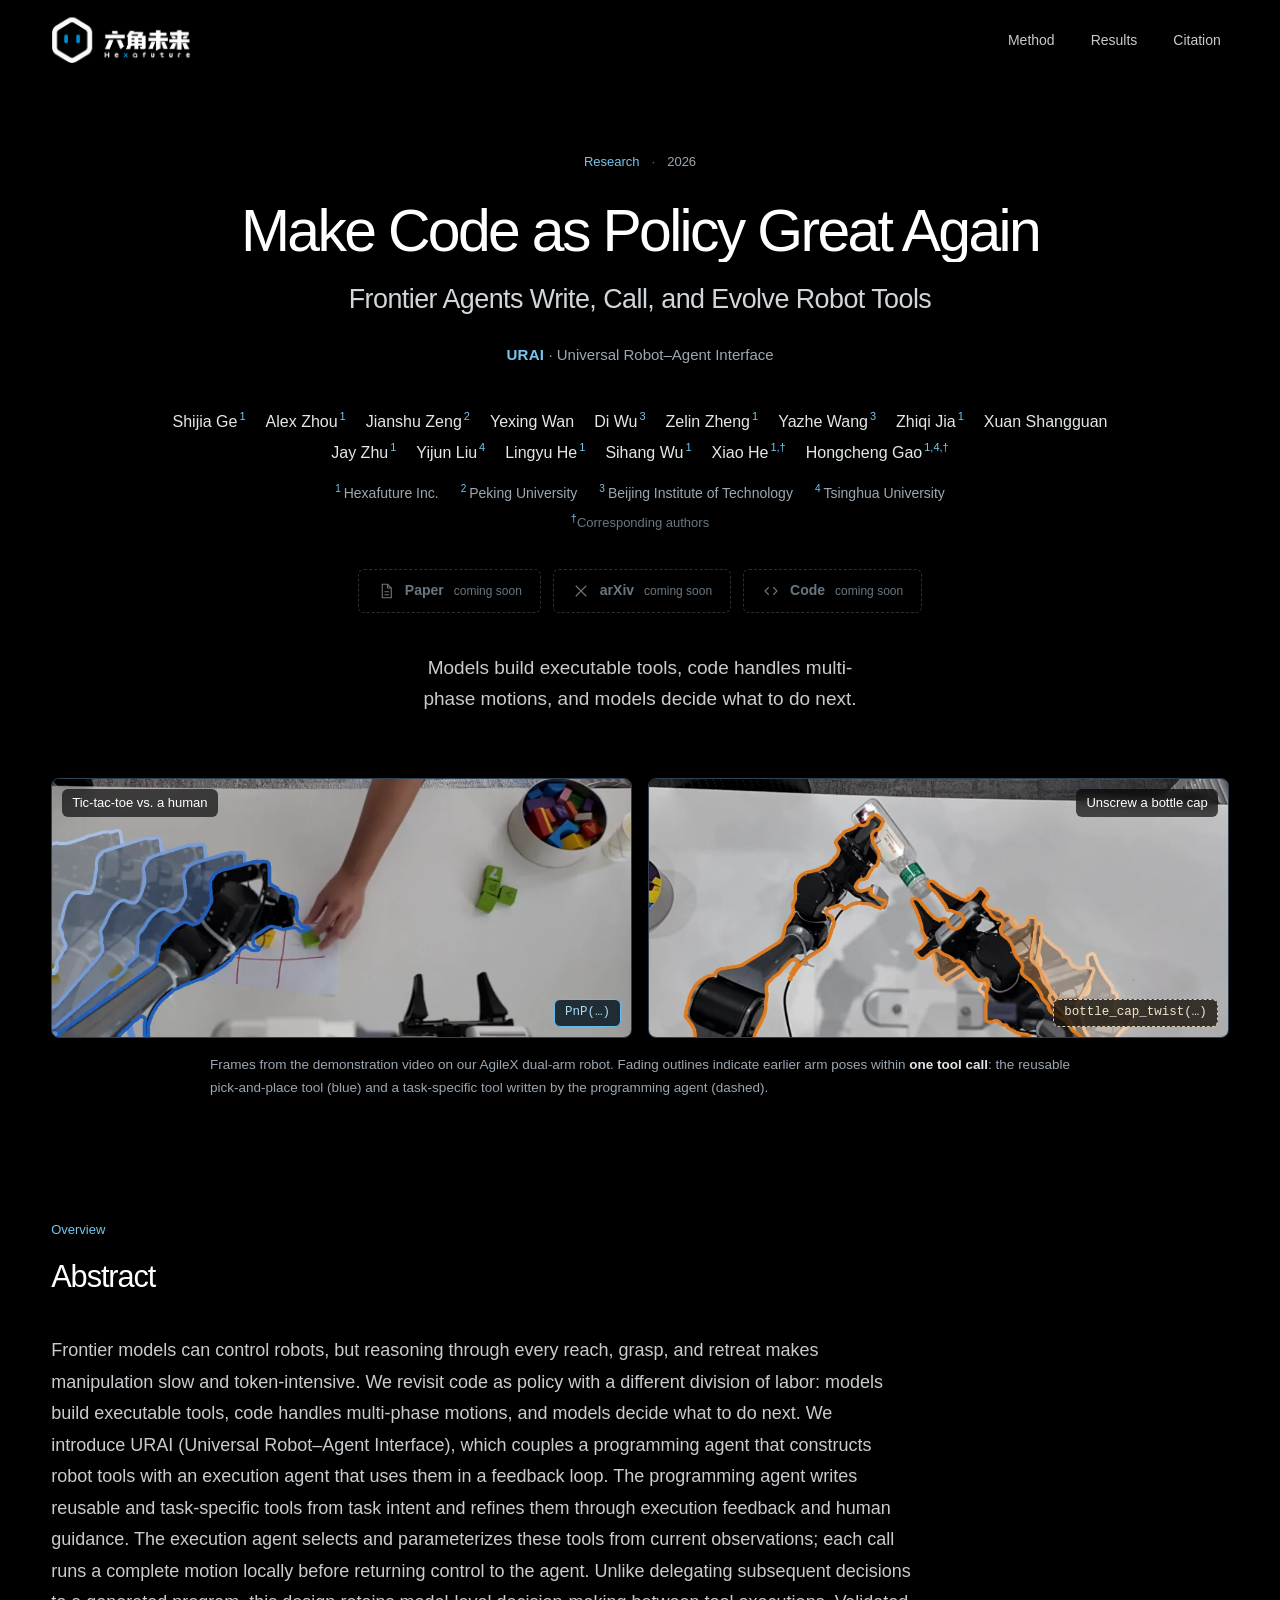
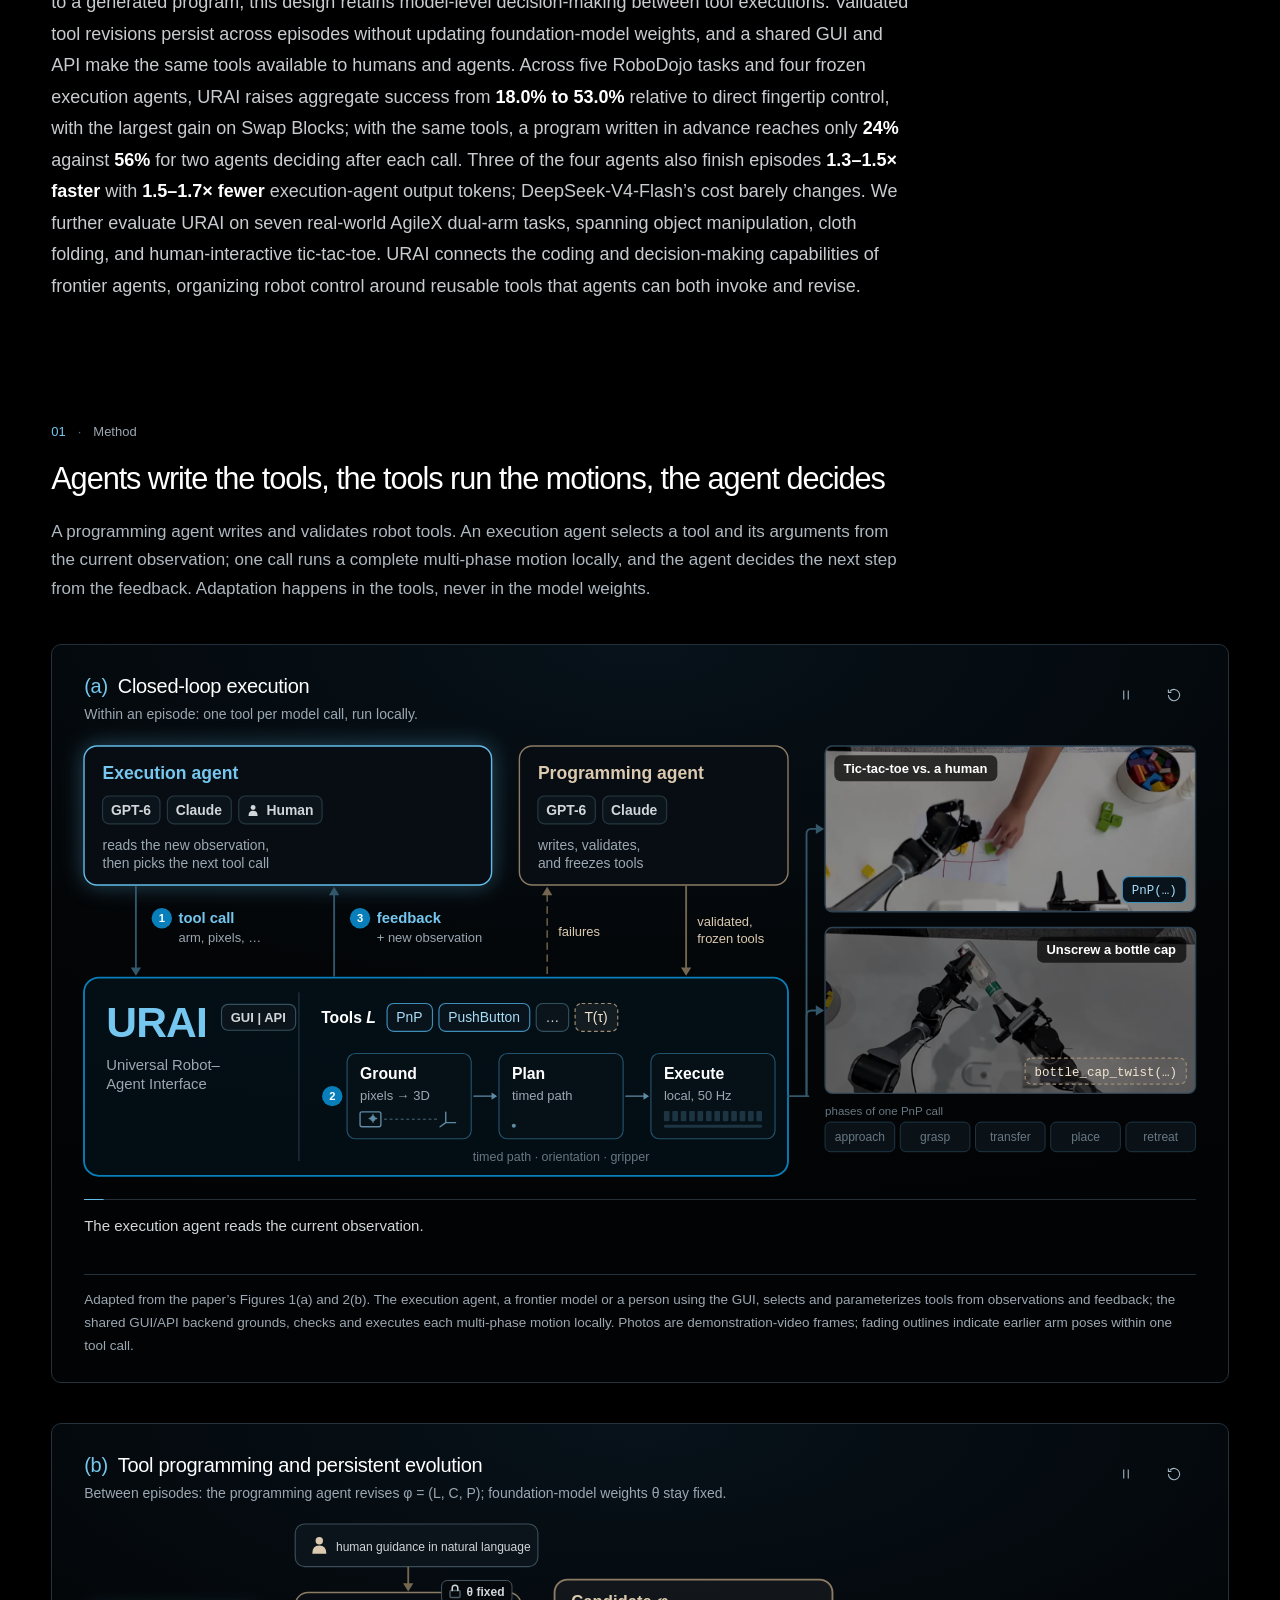
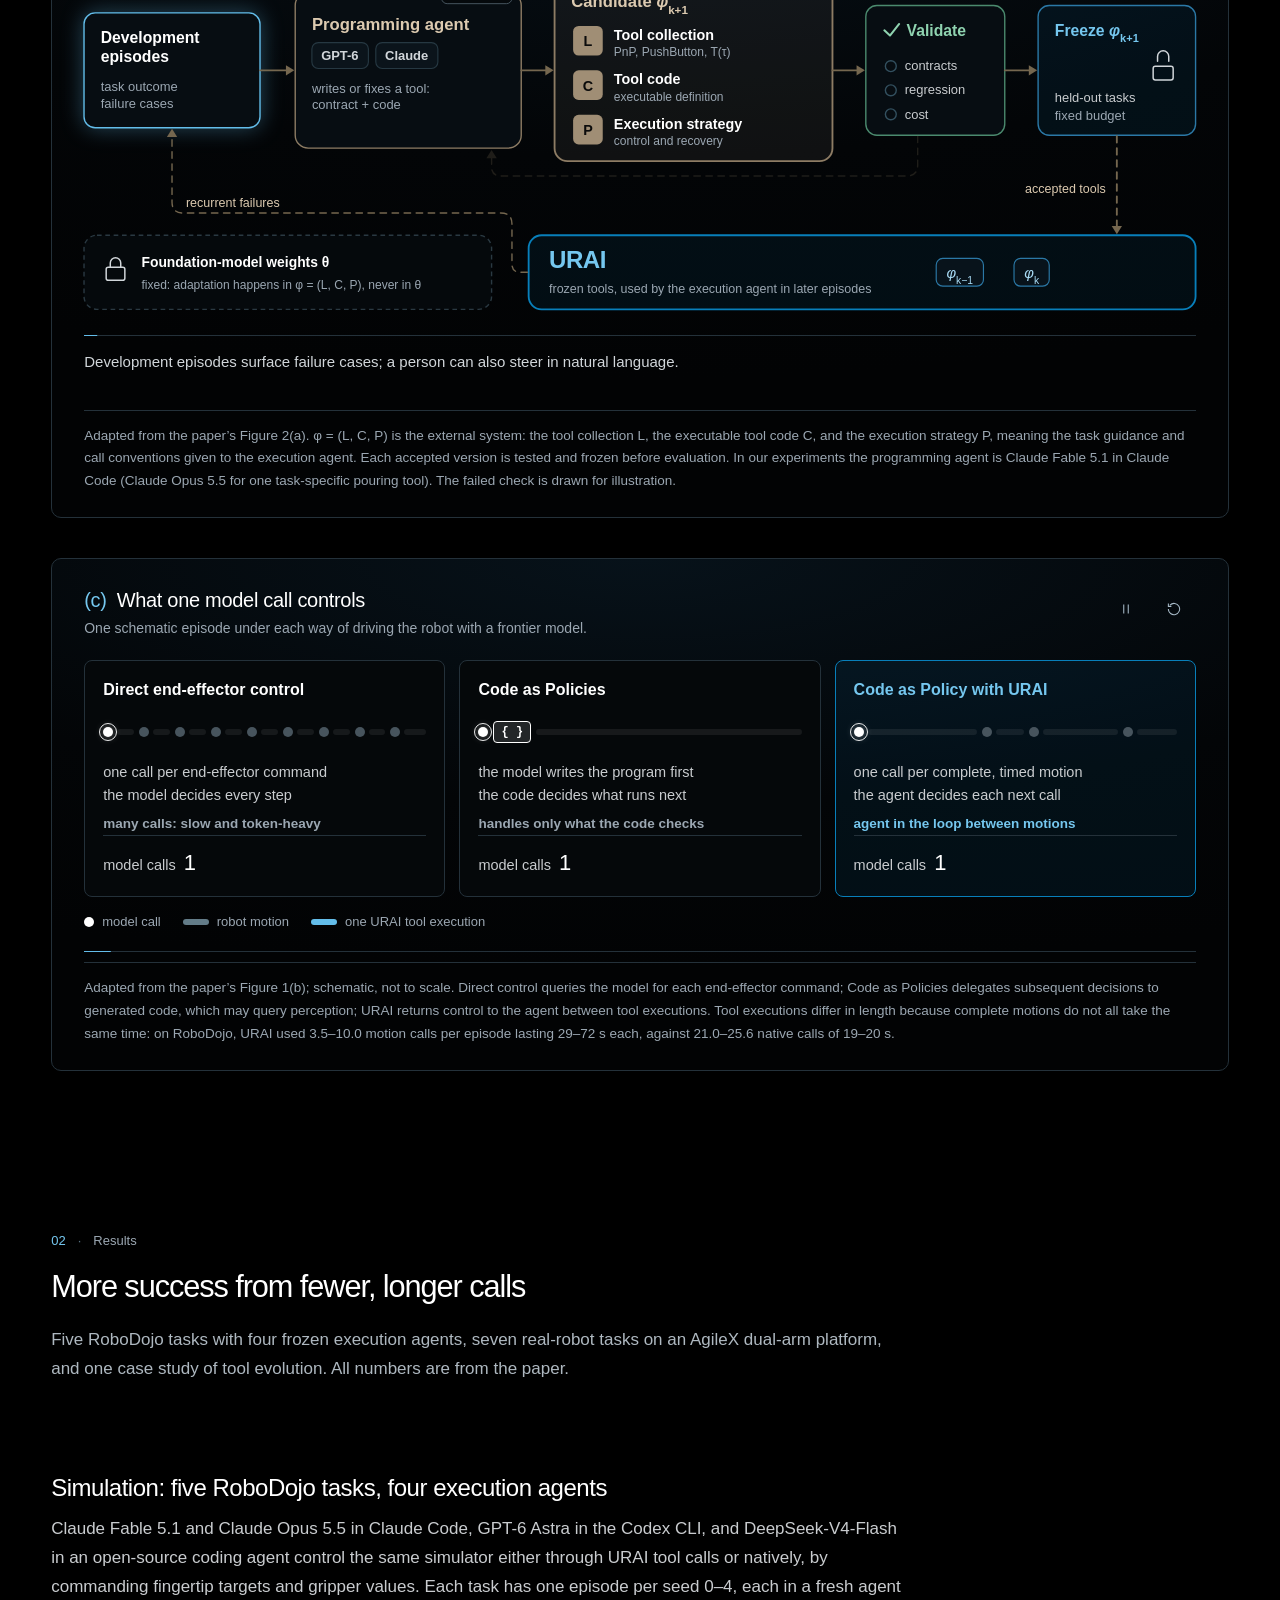
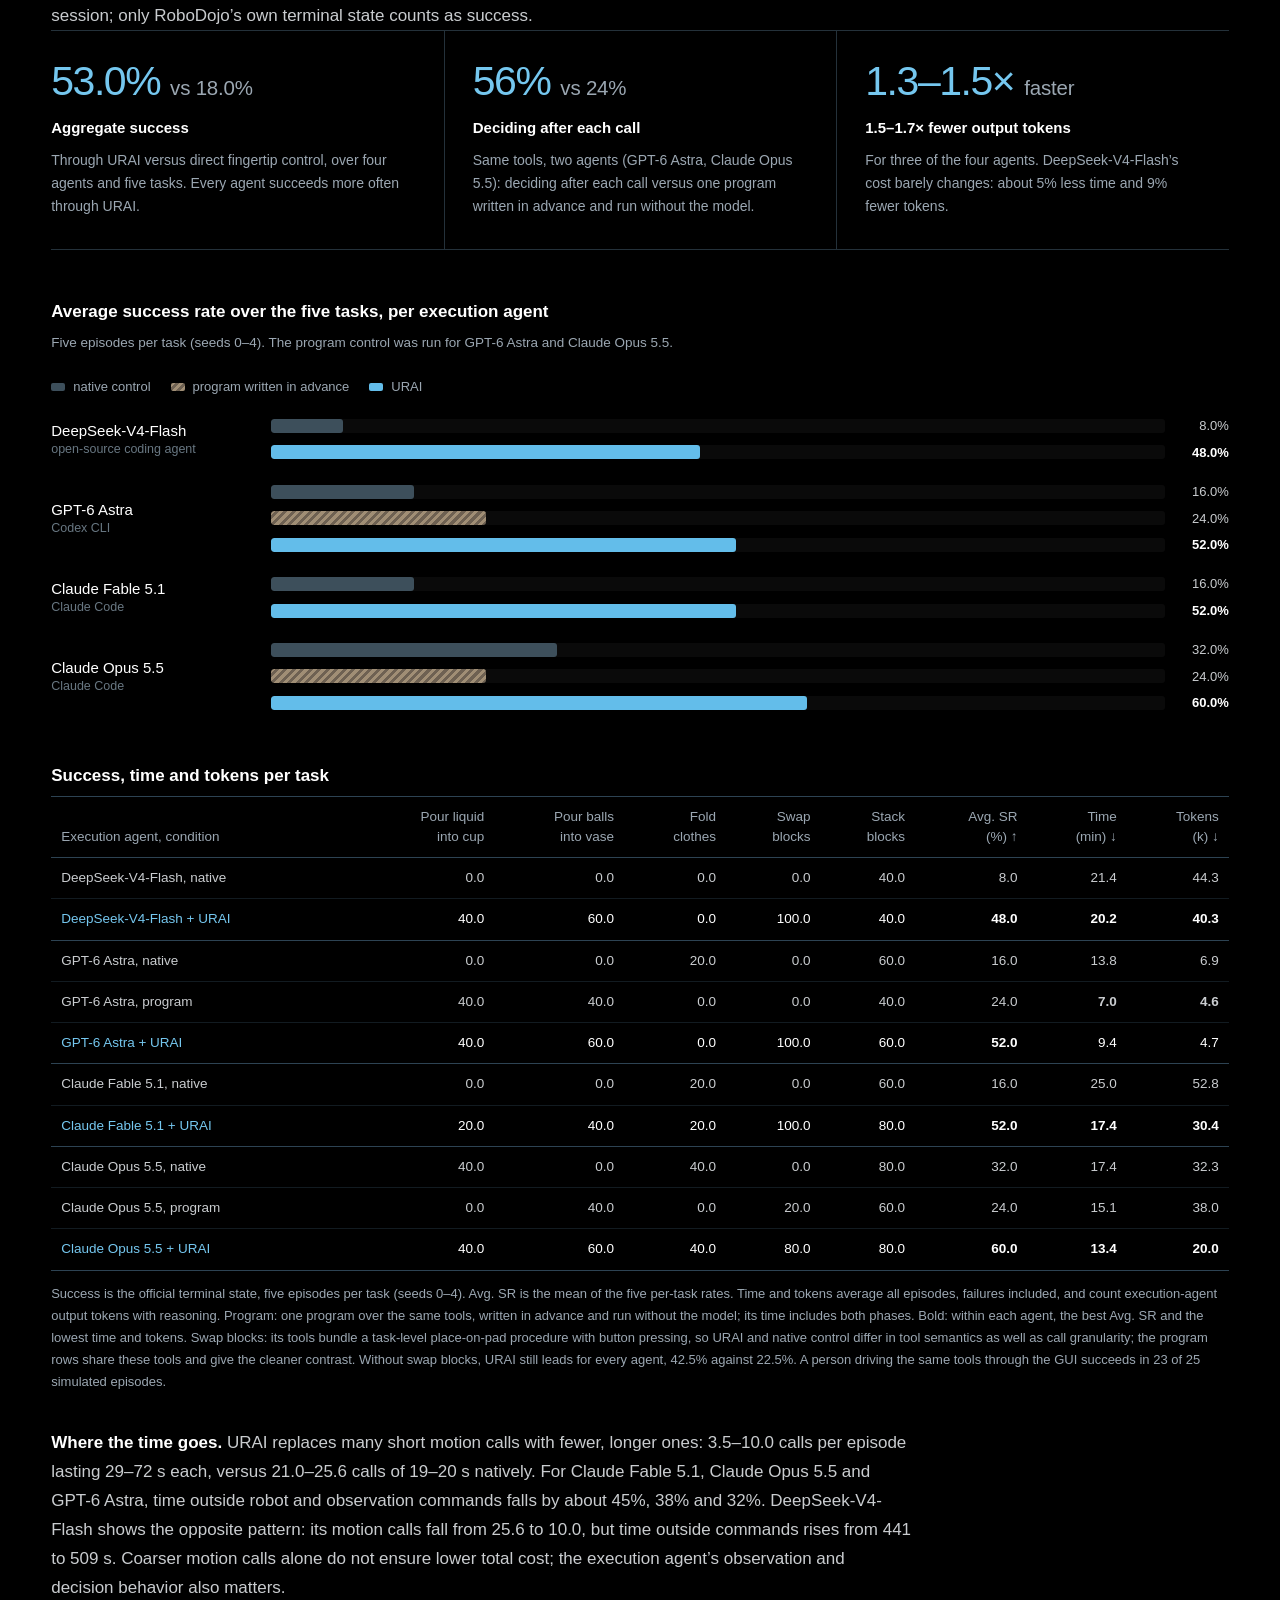
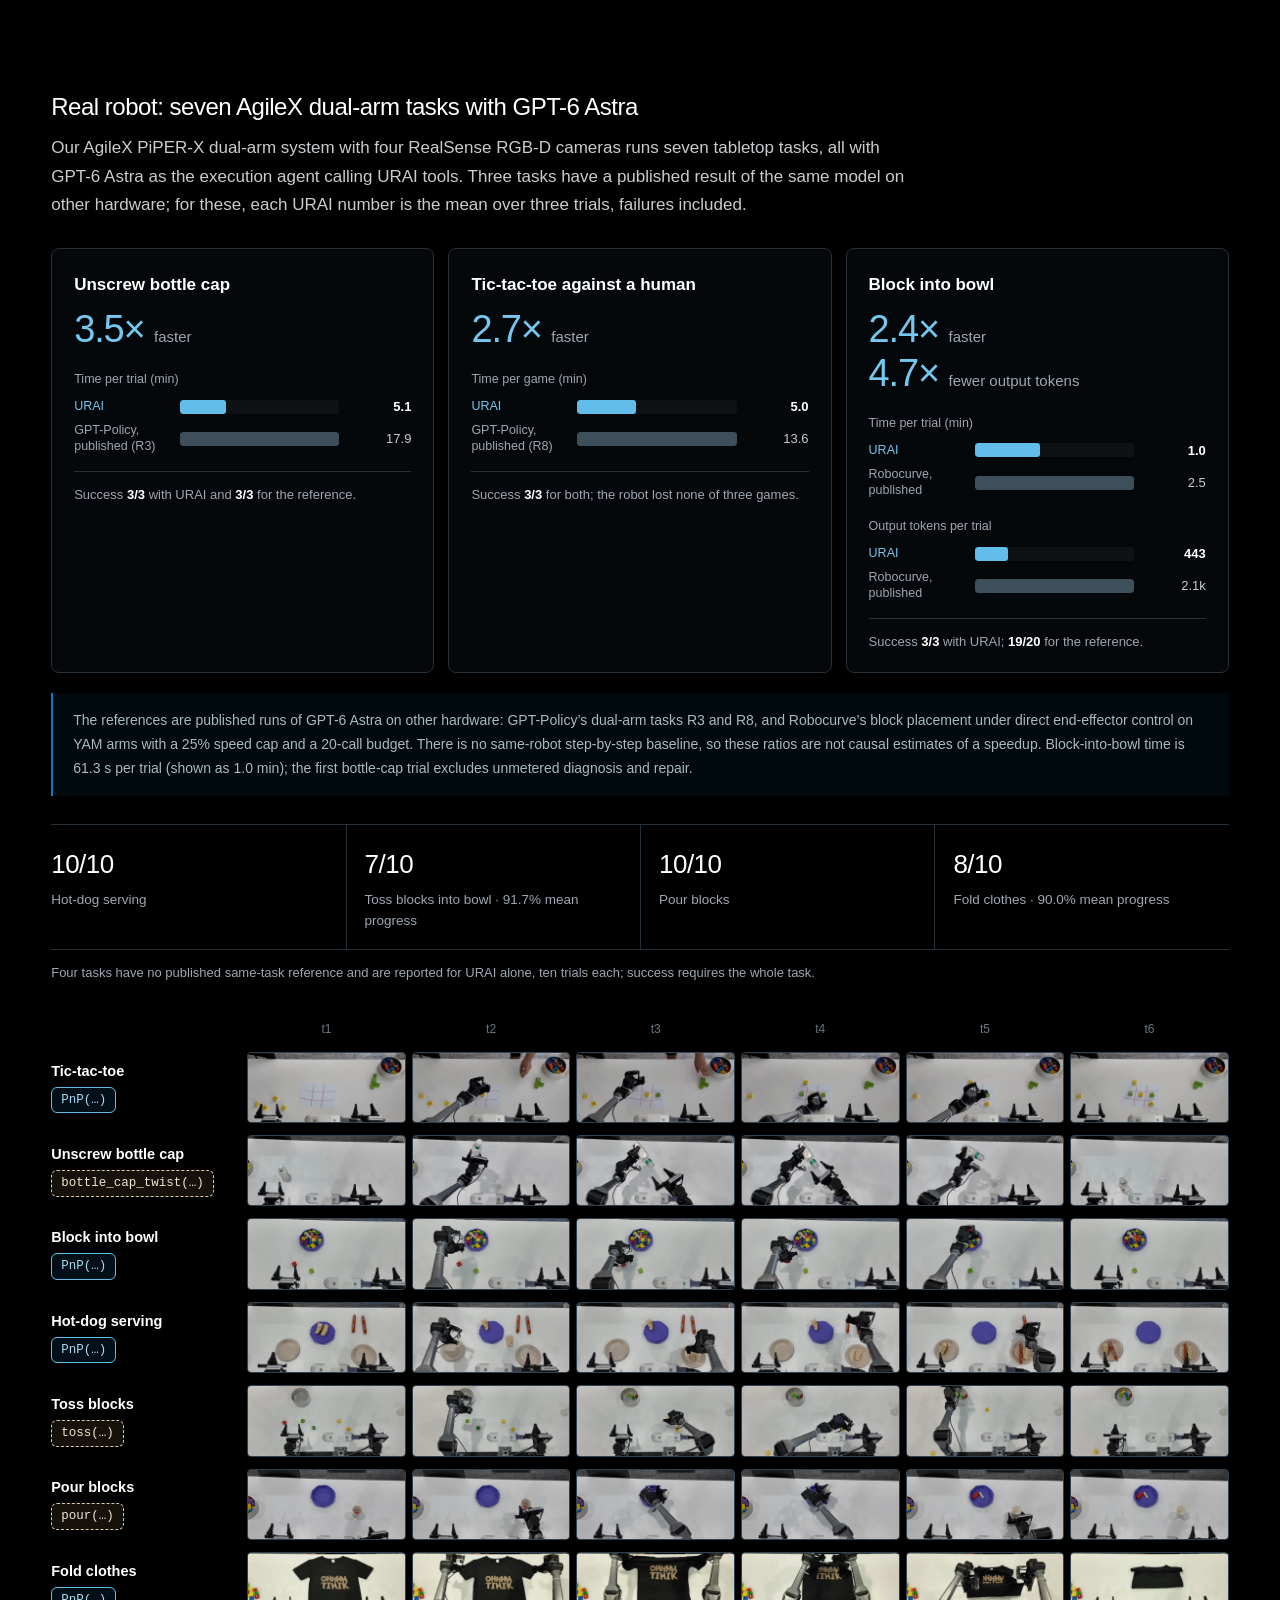
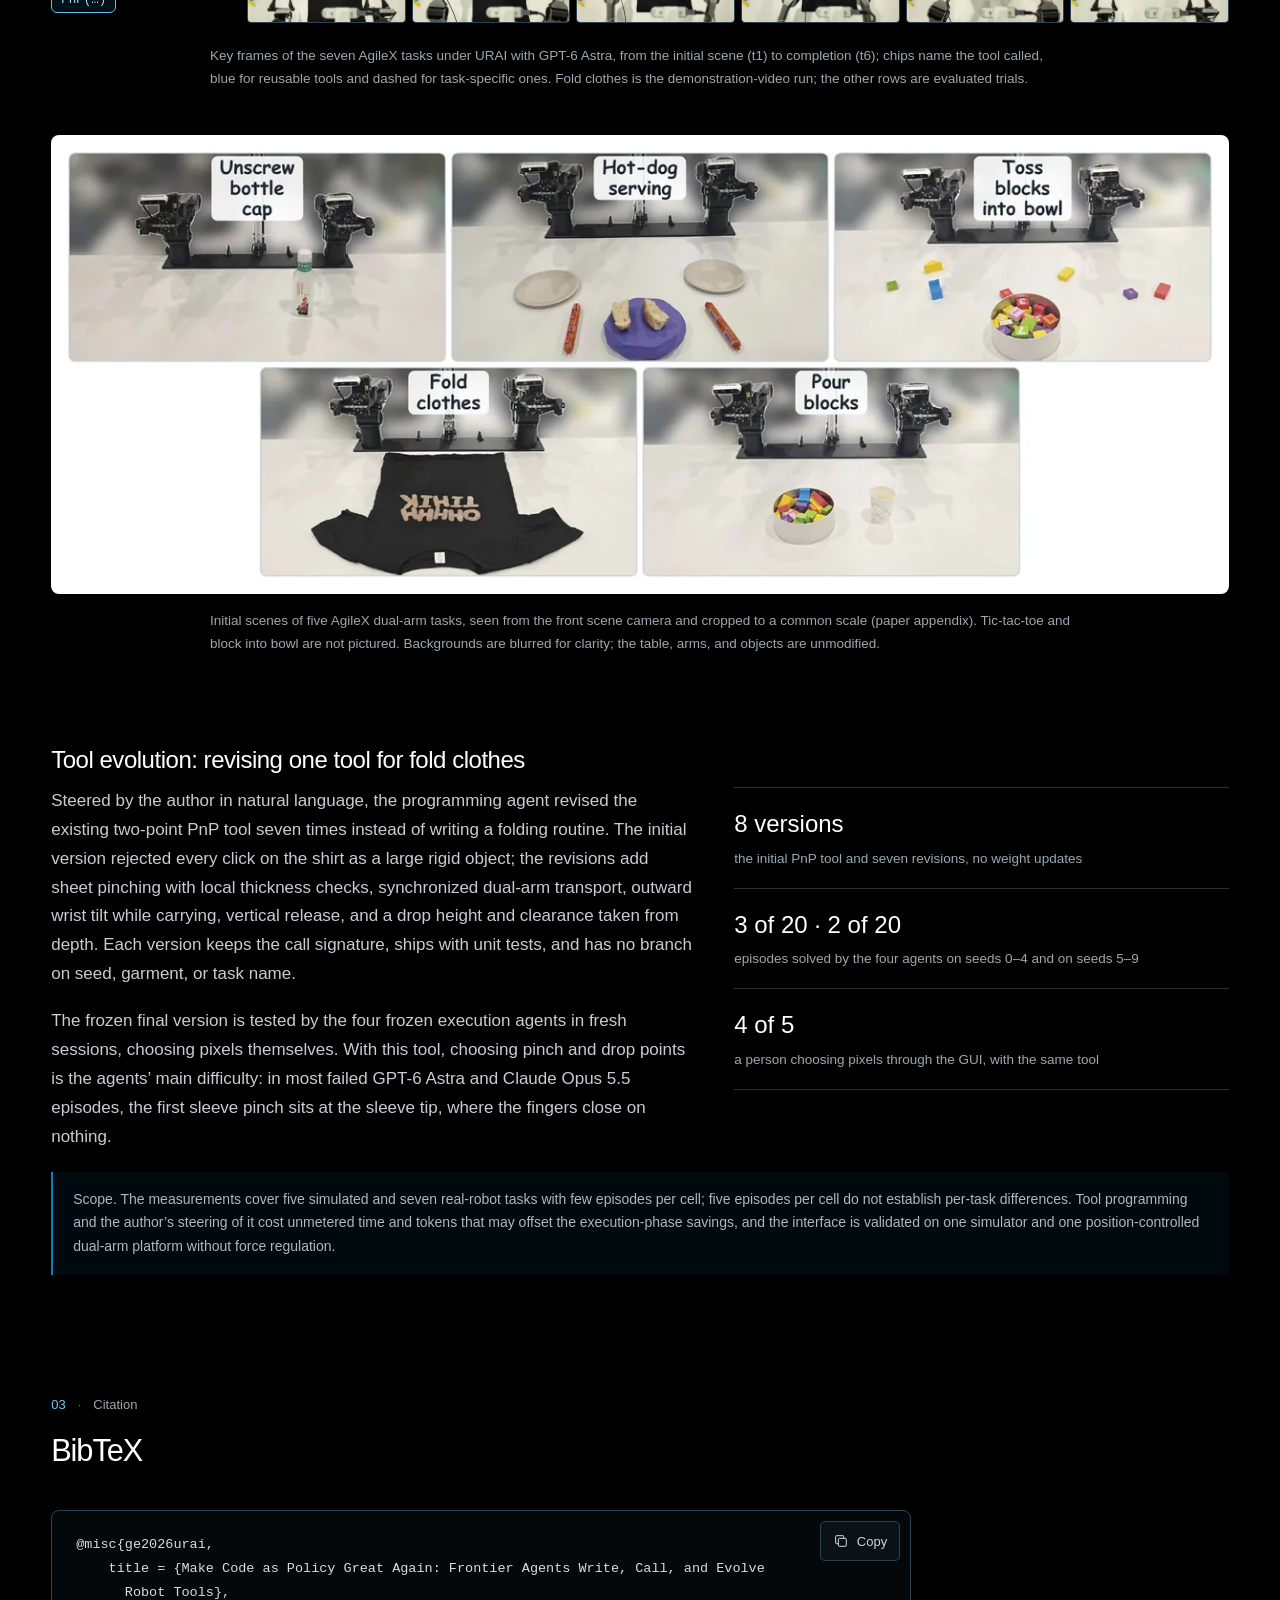
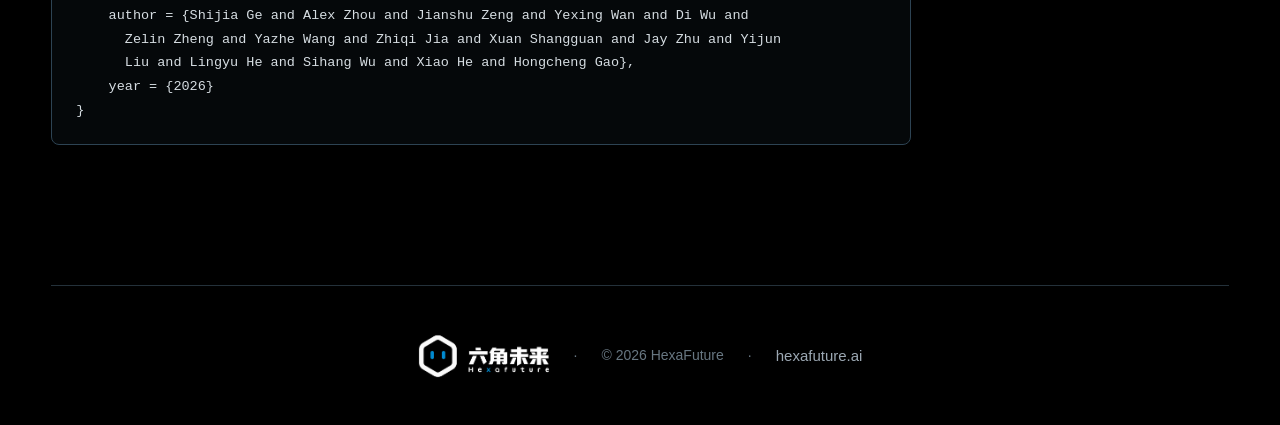
==== index.html @ f283b937 "Add the URAI project page Static page (HTML, CSS and ES modules, no build step) in the HexaFuture si" ====
<!doctype html>
<html lang="en">
<head>
  <meta charset="utf-8">
  <meta name="viewport" content="width=device-width, initial-scale=1, viewport-fit=cover">
  <meta name="theme-color" content="#000000">
  <title>URAI · Make Code as Policy Great Again</title>
  <meta name="description" content="URAI (Universal Robot–Agent Interface): frontier agents write, call, and evolve robot tools. Models build executable tools, code handles multi-phase motions, and models decide what to do next.">
  <meta property="og:type" content="website">
  <meta property="og:site_name" content="HexaFuture">
  <meta property="og:title" content="Make Code as Policy Great Again: Frontier Agents Write, Call, and Evolve Robot Tools">
  <meta property="og:description" content="URAI couples a programming agent that writes robot tools with an execution agent that calls them, one complete motion per call, and decides again from fresh observations.">
  <meta name="twitter:card" content="summary">
  <link rel="icon" type="image/svg+xml" href="favicon.svg">
  <link rel="stylesheet" href="assets/css/site.css">
  <link rel="stylesheet" href="assets/css/scenes.css">
  <script type="module" src="assets/js/main.js"></script>
</head>
<body>
  <a class="skip-link" href="#main">Skip to content</a>
  <header class="site-header">
    <div class="header-inner">
      <a class="brand" href="https://hexafuture.ai/home/" aria-label="HexaFuture home" translate="no">
        <img src="assets/img/hexa-lockup.svg" width="1192" height="402" alt="六角未来 · Hexafuture">
      </a>
      <nav class="site-nav" aria-label="Sections">
        <a href="#method"><span class="nav-label">Method</span></a>
        <a href="#results"><span class="nav-label">Results</span></a>
        <a href="#citation"><span class="nav-label">Citation</span></a>
      </nav>
    </div>
  </header>

  <main id="main" tabindex="-1">
    <section class="hero wrap" id="top" aria-labelledby="paper-title">
      <p class="eyebrow"><span>Research</span><span aria-hidden="true">·</span><span>2026</span></p>
      <h1 class="title" id="paper-title">
        <span class="title-main shine">Make Code as Policy Great Again</span>
        <span class="title-sub shine">Frontier Agents Write, Call, and Evolve Robot Tools</span>
      </h1>
      <p class="system-line"><b>URAI</b> · Universal Robot–Agent Interface</p>
      <ul class="authors" aria-label="Authors">
        <li>Shijia Ge<sup>1</sup></li>
        <li>Alex Zhou<sup>1</sup></li>
        <li>Jianshu Zeng<sup>2</sup></li>
        <li>Yexing Wan</li>
        <li>Di Wu<sup>3</sup></li>
        <li>Zelin Zheng<sup>1</sup></li>
        <li>Yazhe Wang<sup>3</sup></li>
        <li>Zhiqi Jia<sup>1</sup></li>
        <li>Xuan Shangguan</li>
        <li>Jay Zhu<sup>1</sup></li>
        <li>Yijun Liu<sup>4</sup></li>
        <li>Lingyu He<sup>1</sup></li>
        <li>Sihang Wu<sup>1</sup></li>
        <li>Xiao He<sup>1,†</sup></li>
        <li>Hongcheng Gao<sup>1,4,†</sup></li>
      </ul>
      <p class="affiliations">
        <span><sup>1</sup>Hexafuture Inc.</span>
        <span><sup>2</sup>Peking University</span>
        <span><sup>3</sup>Beijing Institute of Technology</span>
        <span><sup>4</sup>Tsinghua University</span>
      </p>
      <p class="corresponding"><sup>†</sup>Corresponding authors</p>
      <div class="actions">
        <span class="btn is-soon" role="link" aria-disabled="true">
          <svg viewBox="0 0 24 24" aria-hidden="true"><path d="M7 3h7l5 5v13H7z"/><path d="M14 3v5h5M10 13h6M10 17h6"/></svg>
          Paper <span class="soon">coming soon</span>
        </span>
        <span class="btn is-soon" role="link" aria-disabled="true">
          <svg viewBox="0 0 24 24" aria-hidden="true"><path d="M5 5l14 14M19 5L5 19"/></svg>
          arXiv <span class="soon">coming soon</span>
        </span>
        <span class="btn is-soon" role="link" aria-disabled="true">
          <svg viewBox="0 0 24 24" aria-hidden="true"><path d="M9 7l-5 5 5 5M15 7l5 5-5 5"/></svg>
          Code <span class="soon">coming soon</span>
        </span>
      </div>
      <p class="summary-line">Models build executable tools, code handles multi-phase motions, and models decide what to do next.</p>
    </section>

    <section class="teaser wrap" aria-label="Real-robot examples">
      <div class="teaser-grid">
        <figure class="photo">
          <img src="assets/img/teaser/tictactoe-ghost.webp" width="960" height="430" fetchpriority="high"
            alt="An AgileX robot arm places a block on a tic-tac-toe grid while a person places a green block; fading outlines trace the arm's earlier poses.">
          <span class="photo-label">Tic-tac-toe vs. a human</span>
          <code class="code-chip tool-reusable">PnP(…)</code>
        </figure>
        <figure class="photo">
          <img src="assets/img/teaser/bottlecap-ghost.webp" width="960" height="430"
            alt="Two AgileX robot arms: the left holds a bottle while the right grips its cap; fading outlines trace the right arm's approach.">
          <span class="photo-label right">Unscrew a bottle cap</span>
          <code class="code-chip tool-task">bottle_cap_twist(…)</code>
        </figure>
      </div>
      <p class="figure-caption">Frames from the demonstration video on our AgileX dual-arm robot. Fading outlines indicate earlier arm poses within <b>one tool call</b>: the reusable pick-and-place tool (blue) and a task-specific tool written by the programming agent (dashed).</p>
    </section>

    <section class="section wrap" id="abstract" aria-labelledby="abstract-title">
      <div class="reading">
        <div class="section-head">
          <p class="eyebrow"><span>Overview</span></p>
          <h2 class="section-title" id="abstract-title">Abstract</h2>
        </div>
        <div class="abstract">
          <p>Frontier models can control robots, but reasoning through every reach, grasp, and retreat makes manipulation slow and token-intensive. We revisit code as policy with a different division of labor: models build executable tools, code handles multi-phase motions, and models decide what to do next. We introduce URAI (Universal Robot–Agent Interface), which couples a programming agent that constructs robot tools with an execution agent that uses them in a feedback loop. The programming agent writes reusable and task-specific tools from task intent and refines them through execution feedback and human guidance. The execution agent selects and parameterizes these tools from current observations; each call runs a complete motion locally before returning control to the agent. Unlike delegating subsequent decisions to a generated program, this design retains model-level decision-making between tool executions. Validated tool revisions persist across episodes without updating foundation-model weights, and a shared GUI and API make the same tools available to humans and agents. Across five RoboDojo tasks and four frozen execution agents, URAI raises aggregate success from <strong>18.0% to 53.0%</strong> relative to direct fingertip control, with the largest gain on Swap Blocks; with the same tools, a program written in advance reaches only <strong>24%</strong> against <strong>56%</strong> for two agents deciding after each call. Three of the four agents also finish episodes <strong>1.3–1.5× faster</strong> with <strong>1.5–1.7× fewer</strong> execution-agent output tokens; DeepSeek-V4-Flash’s cost barely changes. We further evaluate URAI on seven real-world AgileX dual-arm tasks, spanning object manipulation, cloth folding, and human-interactive tic-tac-toe. URAI connects the coding and decision-making capabilities of frontier agents, organizing robot control around reusable tools that agents can both invoke and revise.</p>
        </div>
      </div>
    </section>

    <section class="section wrap" id="method" aria-labelledby="method-title">
      <div class="section-head">
        <p class="eyebrow"><span>01</span><span aria-hidden="true">·</span><span>Method</span></p>
        <h2 class="section-title" id="method-title">Agents write the tools, the tools run the motions, the agent decides</h2>
        <p class="section-lead">A programming agent writes and validates robot tools. An execution agent selects a tool and its arguments from the current observation; one call runs a complete multi-phase motion locally, and the agent decides the next step from the feedback. Adaptation happens in the tools, never in the model weights.</p>
      </div>

      <figure class="scene-figure" id="fig-loop" aria-labelledby="fig-loop-title">
        <div class="scene-head">
          <div>
            <h3 class="scene-title" id="fig-loop-title"><span class="panel">(a)</span>Closed-loop execution</h3>
            <p class="scene-sub">Within an episode: one tool per model call, run locally.</p>
          </div>
          <div class="scene-controls">
            <button class="scene-btn" type="button" data-scene-toggle aria-pressed="false" aria-label="Pause animation">
              <svg class="icon-pause" viewBox="0 0 24 24" aria-hidden="true"><path d="M9 6v12M15 6v12"/></svg>
              <svg class="icon-play" viewBox="0 0 24 24" aria-hidden="true"><path d="M8 5.5v13l10.5-6.5z"/></svg>
            </button>
            <button class="scene-btn" type="button" data-scene-replay aria-label="Replay animation">
              <svg viewBox="0 0 24 24" aria-hidden="true"><path d="M4.5 12a7.5 7.5 0 1 0 2.2-5.3"/><path d="M4.5 4.5v4h4"/></svg>
            </button>
          </div>
        </div>
        <div class="scene-stage" data-scene-stage>
          <noscript><img src="assets/img/figures/overview-1600.webp" width="1600" height="707" alt="Paper Figure 1: URAI overview."></noscript>
        </div>
        <div class="scene-progress" data-scene-progress aria-hidden="true"><span></span></div>
        <p class="scene-status" data-scene-status>Execution agent → tool call (arm, pixels, …) → URAI: Ground (pixels → 3D), Plan (timed path), Execute (local, 50 Hz) → feedback + new observation → next decision.</p>
        <figcaption class="figure-caption">Adapted from the paper’s Figures 1(a) and 2(b). The execution agent, a frontier model or a person using the GUI, selects and parameterizes tools from observations and feedback; the shared GUI/API backend grounds, checks and executes each multi-phase motion locally. Photos are demonstration-video frames; fading outlines indicate earlier arm poses within one tool call.</figcaption>
      </figure>

      <figure class="scene-figure" id="fig-evolution" aria-labelledby="fig-evolution-title">
        <div class="scene-head">
          <div>
            <h3 class="scene-title" id="fig-evolution-title"><span class="panel">(b)</span>Tool programming and persistent evolution</h3>
            <p class="scene-sub">Between episodes: the programming agent revises φ = (L, C, P); foundation-model weights θ stay fixed.</p>
          </div>
          <div class="scene-controls">
            <button class="scene-btn" type="button" data-scene-toggle aria-pressed="false" aria-label="Pause animation">
              <svg class="icon-pause" viewBox="0 0 24 24" aria-hidden="true"><path d="M9 6v12M15 6v12"/></svg>
              <svg class="icon-play" viewBox="0 0 24 24" aria-hidden="true"><path d="M8 5.5v13l10.5-6.5z"/></svg>
            </button>
            <button class="scene-btn" type="button" data-scene-replay aria-label="Replay animation">
              <svg viewBox="0 0 24 24" aria-hidden="true"><path d="M4.5 12a7.5 7.5 0 1 0 2.2-5.3"/><path d="M4.5 4.5v4h4"/></svg>
            </button>
          </div>
        </div>
        <div class="scene-stage" data-scene-stage>
          <noscript><img src="assets/img/figures/framework-1600.webp" width="1600" height="912" alt="Paper Figure 2: tool development and execution in URAI."></noscript>
        </div>
        <div class="scene-progress" data-scene-progress aria-hidden="true"><span></span></div>
        <p class="scene-status" data-scene-status>Failures and human guidance → programming agent → candidate φ = (L, C, P) → validate (contracts, regression, cost) → freeze → accepted tools in URAI for later episodes. Foundation-model weights θ stay fixed.</p>
        <figcaption class="figure-caption">Adapted from the paper’s Figure 2(a). φ = (L, C, P) is the external system: the tool collection L, the executable tool code C, and the execution strategy P, meaning the task guidance and call conventions given to the execution agent. Each accepted version is tested and frozen before evaluation. In our experiments the programming agent is Claude Fable 5.1 in Claude Code (Claude Opus 5.5 for one task-specific pouring tool). The failed check is drawn for illustration.</figcaption>
      </figure>

      <figure class="scene-figure" id="fig-modes" aria-labelledby="fig-modes-title">
        <div class="scene-head">
          <div>
            <h3 class="scene-title" id="fig-modes-title"><span class="panel">(c)</span>What one model call controls</h3>
            <p class="scene-sub">One schematic episode under each way of driving the robot with a frontier model.</p>
          </div>
          <div class="scene-controls">
            <button class="scene-btn" type="button" data-scene-toggle aria-pressed="false" aria-label="Pause animation">
              <svg class="icon-pause" viewBox="0 0 24 24" aria-hidden="true"><path d="M9 6v12M15 6v12"/></svg>
              <svg class="icon-play" viewBox="0 0 24 24" aria-hidden="true"><path d="M8 5.5v13l10.5-6.5z"/></svg>
            </button>
            <button class="scene-btn" type="button" data-scene-replay aria-label="Replay animation">
              <svg viewBox="0 0 24 24" aria-hidden="true"><path d="M4.5 12a7.5 7.5 0 1 0 2.2-5.3"/><path d="M4.5 4.5v4h4"/></svg>
            </button>
          </div>
        </div>
        <div class="modes" data-scene-stage>
          <div class="mode" data-mode="steps">
            <h4 class="mode-name">Direct end-effector control</h4>
            <div class="mode-track" data-track aria-hidden="true"></div>
            <p>one call per end-effector command<br>the model decides every step</p>
            <p class="mode-effect">many calls: slow and token-heavy</p>
            <p class="mode-count">model calls <output data-count>9</output></p>
          </div>
          <div class="mode" data-mode="program">
            <h4 class="mode-name">Code as Policies</h4>
            <div class="mode-track" data-track aria-hidden="true"></div>
            <p>the model writes the program first<br>the code decides what runs next</p>
            <p class="mode-effect">handles only what the code checks</p>
            <p class="mode-count">model calls <output data-count>1</output></p>
          </div>
          <div class="mode is-ours" data-mode="tools">
            <h4 class="mode-name">Code as Policy with URAI</h4>
            <div class="mode-track" data-track aria-hidden="true"></div>
            <p>one call per complete, timed motion<br>the agent decides each next call</p>
            <p class="mode-effect">agent in the loop between motions</p>
            <p class="mode-count">model calls <output data-count>4</output></p>
          </div>
        </div>
        <div class="modes-legend" aria-hidden="true">
          <span><i class="legend-dot"></i>model call</span>
          <span><i class="legend-bar"></i>robot motion</span>
          <span><i class="legend-bar ours"></i>one URAI tool execution</span>
        </div>
        <div class="scene-progress" data-scene-progress aria-hidden="true"><span></span></div>
        <figcaption class="figure-caption">Adapted from the paper’s Figure 1(b); schematic, not to scale. Direct control queries the model for each end-effector command; Code as Policies delegates subsequent decisions to generated code, which may query perception; URAI returns control to the agent between tool executions. Tool executions differ in length because complete motions do not all take the same time: on RoboDojo, URAI used 3.5–10.0 motion calls per episode lasting 29–72 s each, against 21.0–25.6 native calls of 19–20 s.</figcaption>
      </figure>
    </section>

    <section class="section wrap" id="results" aria-labelledby="results-title">
      <div class="section-head">
        <p class="eyebrow"><span>02</span><span aria-hidden="true">·</span><span>Results</span></p>
        <h2 class="section-title" id="results-title">More success from fewer, longer calls</h2>
        <p class="section-lead">Five RoboDojo tasks with four frozen execution agents, seven real-robot tasks on an AgileX dual-arm platform, and one case study of tool evolution. All numbers are from the paper.</p>
      </div>

      <div class="subsection" id="simulation">
        <h3 class="subsection-title">Simulation: five RoboDojo tasks, four execution agents</h3>
        <div class="prose reading">
          <p>Claude Fable 5.1 and Claude Opus 5.5 in Claude Code, GPT-6 Astra in the Codex CLI, and DeepSeek-V4-Flash in an open-source coding agent control the same simulator either through URAI tool calls or natively, by commanding fingertip targets and gripper values. Each task has one episode per seed 0–4, each in a fresh agent session; only RoboDojo’s own terminal state counts as success.</p>
        </div>
        <div class="stats">
          <div class="stat">
            <span class="stat-value"><span class="accent">53.0%</span> <small>vs 18.0%</small></span>
            <span class="stat-label">Aggregate success</span>
            <p>Through URAI versus direct fingertip control, over four agents and five tasks. Every agent succeeds more often through URAI.</p>
          </div>
          <div class="stat">
            <span class="stat-value"><span class="accent">56%</span> <small>vs 24%</small></span>
            <span class="stat-label">Deciding after each call</span>
            <p>Same tools, two agents (GPT-6 Astra, Claude Opus 5.5): deciding after each call versus one program written in advance and run without the model.</p>
          </div>
          <div class="stat">
            <span class="stat-value"><span class="accent">1.3–1.5×</span> <small>faster</small></span>
            <span class="stat-label">1.5–1.7× fewer output tokens</span>
            <p>For three of the four agents. DeepSeek-V4-Flash’s cost barely changes: about 5% less time and 9% fewer tokens.</p>
          </div>
        </div>

        <div class="chart reveal" aria-labelledby="chart-title">
          <p class="chart-title" id="chart-title">Average success rate over the five tasks, per execution agent</p>
          <p class="chart-note">Five episodes per task (seeds 0–4). The program control was run for GPT-6 Astra and Claude Opus 5.5.</p>
          <div class="chart-legend" aria-hidden="true">
            <span><i class="swatch native"></i>native control</span>
            <span><i class="swatch program"></i>program written in advance</span>
            <span><i class="swatch urai"></i>URAI</span>
          </div>
          <ul class="agent-rows">
            <li class="agent-row">
              <span class="agent-name">DeepSeek-V4-Flash<small>open-source coding agent</small></span>
              <div class="bars">
                <div class="bar-line native"><span class="bar-track"><span class="bar native" style="--v: 8%"></span></span><span class="bar-val">8.0%</span></div>
                <div class="bar-line urai"><span class="bar-track"><span class="bar urai" style="--v: 48%"></span></span><span class="bar-val">48.0%</span></div>
              </div>
            </li>
            <li class="agent-row">
              <span class="agent-name">GPT-6 Astra<small>Codex CLI</small></span>
              <div class="bars">
                <div class="bar-line native"><span class="bar-track"><span class="bar native" style="--v: 16%"></span></span><span class="bar-val">16.0%</span></div>
                <div class="bar-line program"><span class="bar-track"><span class="bar program" style="--v: 24%"></span></span><span class="bar-val">24.0%</span></div>
                <div class="bar-line urai"><span class="bar-track"><span class="bar urai" style="--v: 52%"></span></span><span class="bar-val">52.0%</span></div>
              </div>
            </li>
            <li class="agent-row">
              <span class="agent-name">Claude Fable 5.1<small>Claude Code</small></span>
              <div class="bars">
                <div class="bar-line native"><span class="bar-track"><span class="bar native" style="--v: 16%"></span></span><span class="bar-val">16.0%</span></div>
                <div class="bar-line urai"><span class="bar-track"><span class="bar urai" style="--v: 52%"></span></span><span class="bar-val">52.0%</span></div>
              </div>
            </li>
            <li class="agent-row">
              <span class="agent-name">Claude Opus 5.5<small>Claude Code</small></span>
              <div class="bars">
                <div class="bar-line native"><span class="bar-track"><span class="bar native" style="--v: 32%"></span></span><span class="bar-val">32.0%</span></div>
                <div class="bar-line program"><span class="bar-track"><span class="bar program" style="--v: 24%"></span></span><span class="bar-val">24.0%</span></div>
                <div class="bar-line urai"><span class="bar-track"><span class="bar urai" style="--v: 60%"></span></span><span class="bar-val">60.0%</span></div>
              </div>
            </li>
          </ul>
        </div>

        <div class="table-wrap">
          <p class="chart-title" id="table-title">Success, time and tokens per task</p>
          <div class="table-scroll" role="region" aria-labelledby="table-title" tabindex="0">
            <table>
              <thead>
                <tr>
                  <th scope="col">Execution agent, condition</th>
                  <th scope="col">Pour liquid<br>into cup</th>
                  <th scope="col">Pour balls<br>into vase</th>
                  <th scope="col">Fold<br>clothes</th>
                  <th scope="col">Swap<br>blocks</th>
                  <th scope="col">Stack<br>blocks</th>
                  <th scope="col">Avg. SR<br>(%) ↑</th>
                  <th scope="col">Time<br>(min) ↓</th>
                  <th scope="col">Tokens<br>(k) ↓</th>
                </tr>
              </thead>
              <tbody>
                <tr><td>DeepSeek-V4-Flash, native</td><td>0.0</td><td>0.0</td><td>0.0</td><td>0.0</td><td>40.0</td><td>8.0</td><td>21.4</td><td>44.3</td></tr>
                <tr class="is-urai group-end"><td>DeepSeek-V4-Flash + URAI</td><td>40.0</td><td>60.0</td><td>0.0</td><td>100.0</td><td>40.0</td><td class="best">48.0</td><td class="best">20.2</td><td class="best">40.3</td></tr>
                <tr><td>GPT-6 Astra, native</td><td>0.0</td><td>0.0</td><td>20.0</td><td>0.0</td><td>60.0</td><td>16.0</td><td>13.8</td><td>6.9</td></tr>
                <tr><td>GPT-6 Astra, program</td><td>40.0</td><td>40.0</td><td>0.0</td><td>0.0</td><td>40.0</td><td>24.0</td><td class="best">7.0</td><td class="best">4.6</td></tr>
                <tr class="is-urai group-end"><td>GPT-6 Astra + URAI</td><td>40.0</td><td>60.0</td><td>0.0</td><td>100.0</td><td>60.0</td><td class="best">52.0</td><td>9.4</td><td>4.7</td></tr>
                <tr><td>Claude Fable 5.1, native</td><td>0.0</td><td>0.0</td><td>20.0</td><td>0.0</td><td>60.0</td><td>16.0</td><td>25.0</td><td>52.8</td></tr>
                <tr class="is-urai group-end"><td>Claude Fable 5.1 + URAI</td><td>20.0</td><td>40.0</td><td>20.0</td><td>100.0</td><td>80.0</td><td class="best">52.0</td><td class="best">17.4</td><td class="best">30.4</td></tr>
                <tr><td>Claude Opus 5.5, native</td><td>40.0</td><td>0.0</td><td>40.0</td><td>0.0</td><td>80.0</td><td>32.0</td><td>17.4</td><td>32.3</td></tr>
                <tr><td>Claude Opus 5.5, program</td><td>0.0</td><td>40.0</td><td>0.0</td><td>20.0</td><td>60.0</td><td>24.0</td><td>15.1</td><td>38.0</td></tr>
                <tr class="is-urai"><td>Claude Opus 5.5 + URAI</td><td>40.0</td><td>60.0</td><td>40.0</td><td>80.0</td><td>80.0</td><td class="best">60.0</td><td class="best">13.4</td><td class="best">20.0</td></tr>
              </tbody>
            </table>
          </div>
          <p class="scroll-hint" aria-hidden="true">Scroll the table sideways to see every column.</p>
          <p class="table-note">Success is the official terminal state, five episodes per task (seeds 0–4). Avg. SR is the mean of the five per-task rates. Time and tokens average all episodes, failures included, and count execution-agent output tokens with reasoning. Program: one program over the same tools, written in advance and run without the model; its time includes both phases. Bold: within each agent, the best Avg. SR and the lowest time and tokens. Swap blocks: its tools bundle a task-level place-on-pad procedure with button pressing, so URAI and native control differ in tool semantics as well as call granularity; the program rows share these tools and give the cleaner contrast. Without swap blocks, URAI still leads for every agent, 42.5% against 22.5%. A person driving the same tools through the GUI succeeds in 23 of 25 simulated episodes.</p>
        </div>

        <div class="prose reading" style="margin-top: 36px">
          <p><strong>Where the time goes.</strong> URAI replaces many short motion calls with fewer, longer ones: 3.5–10.0 calls per episode lasting 29–72 s each, versus 21.0–25.6 calls of 19–20 s natively. For Claude Fable 5.1, Claude Opus 5.5 and GPT-6 Astra, time outside robot and observation commands falls by about 45%, 38% and 32%. DeepSeek-V4-Flash shows the opposite pattern: its motion calls fall from 25.6 to 10.0, but time outside commands rises from 441 to 509 s. Coarser motion calls alone do not ensure lower total cost; the execution agent’s observation and decision behavior also matters.</p>
        </div>
      </div>

      <div class="subsection" id="real-robot">
        <h3 class="subsection-title">Real robot: seven AgileX dual-arm tasks with GPT-6 Astra</h3>
        <div class="prose reading">
          <p>Our AgileX PiPER-X dual-arm system with four RealSense RGB-D cameras runs seven tabletop tasks, all with GPT-6 Astra as the execution agent calling URAI tools. Three tasks have a published result of the same model on other hardware; for these, each URAI number is the mean over three trials, failures included.</p>
        </div>
        <div class="compare">
          <article class="compare-card reveal">
            <h4>Unscrew bottle cap</h4>
            <p class="compare-ratio">3.5× <small>faster</small></p>
            <div class="compare-metric">
              <span>Time per trial (min)</span>
              <div class="compare-bars">
                <div class="bar-line urai"><span class="who">URAI</span><span class="bar-track"><span class="bar urai" style="--v: 28.5%"></span></span><span class="bar-val">5.1</span></div>
                <div class="bar-line native"><span class="who">GPT-Policy, published (R3)</span><span class="bar-track"><span class="bar native" style="--v: 100%"></span></span><span class="bar-val">17.9</span></div>
              </div>
            </div>
            <p class="compare-success">Success <b>3/3</b> with URAI and <b>3/3</b> for the reference.</p>
          </article>
          <article class="compare-card reveal">
            <h4>Tic-tac-toe against a human</h4>
            <p class="compare-ratio">2.7× <small>faster</small></p>
            <div class="compare-metric">
              <span>Time per game (min)</span>
              <div class="compare-bars">
                <div class="bar-line urai"><span class="who">URAI</span><span class="bar-track"><span class="bar urai" style="--v: 36.8%"></span></span><span class="bar-val">5.0</span></div>
                <div class="bar-line native"><span class="who">GPT-Policy, published (R8)</span><span class="bar-track"><span class="bar native" style="--v: 100%"></span></span><span class="bar-val">13.6</span></div>
              </div>
            </div>
            <p class="compare-success">Success <b>3/3</b> for both; the robot lost none of three games.</p>
          </article>
          <article class="compare-card reveal">
            <h4>Block into bowl</h4>
            <p class="compare-ratio">2.4× <small>faster</small></p>
            <p class="compare-ratio">4.7× <small>fewer output tokens</small></p>
            <div class="compare-metric">
              <span>Time per trial (min)</span>
              <div class="compare-bars">
                <div class="bar-line urai"><span class="who">URAI</span><span class="bar-track"><span class="bar urai" style="--v: 40.9%"></span></span><span class="bar-val">1.0</span></div>
                <div class="bar-line native"><span class="who">Robocurve, published</span><span class="bar-track"><span class="bar native" style="--v: 100%"></span></span><span class="bar-val">2.5</span></div>
              </div>
            </div>
            <div class="compare-metric">
              <span>Output tokens per trial</span>
              <div class="compare-bars">
                <div class="bar-line urai"><span class="who">URAI</span><span class="bar-track"><span class="bar urai" style="--v: 21.1%"></span></span><span class="bar-val">443</span></div>
                <div class="bar-line native"><span class="who">Robocurve, published</span><span class="bar-track"><span class="bar native" style="--v: 100%"></span></span><span class="bar-val">2.1k</span></div>
              </div>
            </div>
            <p class="compare-success">Success <b>3/3</b> with URAI; <b>19/20</b> for the reference.</p>
          </article>
        </div>
        <p class="callout">The references are published runs of GPT-6 Astra on other hardware: GPT-Policy’s dual-arm tasks R3 and R8, and Robocurve’s block placement under direct end-effector control on YAM arms with a 25% speed cap and a 20-call budget. There is no same-robot step-by-step baseline, so these ratios are not causal estimates of a speedup. Block-into-bowl time is 61.3 s per trial (shown as 1.0 min); the first bottle-cap trial excludes unmetered diagnosis and repair.</p>

        <div class="solo" aria-label="Tasks without a published reference, ten trials each">
          <div><b>10/10</b><span>Hot-dog serving</span></div>
          <div><b>7/10</b><span>Toss blocks into bowl · 91.7% mean progress</span></div>
          <div><b>10/10</b><span>Pour blocks</span></div>
          <div><b>8/10</b><span>Fold clothes · 90.0% mean progress</span></div>
        </div>
        <p class="table-note">Four tasks have no published same-task reference and are reported for URAI alone, ten trials each; success requires the whole task.</p>

        <figure class="strips" aria-labelledby="strips-caption">
          <div class="strip-head" aria-hidden="true"><span></span><span>t1</span><span>t2</span><span>t3</span><span>t4</span><span>t5</span><span>t6</span></div>
          <div class="strip-row">
            <div class="strip-label"><b>Tic-tac-toe</b><code class="code tool-reusable">PnP(…)</code></div>
            <div class="strip-frames">
              <img src="assets/img/strips/tictactoe/t1.webp" width="640" height="288" loading="lazy" decoding="async" alt="Tic-tac-toe, key frame 1 of 6">
              <img src="assets/img/strips/tictactoe/t2.webp" width="640" height="288" loading="lazy" decoding="async" alt="Tic-tac-toe, key frame 2 of 6">
              <img src="assets/img/strips/tictactoe/t3.webp" width="640" height="288" loading="lazy" decoding="async" alt="Tic-tac-toe, key frame 3 of 6">
              <img src="assets/img/strips/tictactoe/t4.webp" width="640" height="288" loading="lazy" decoding="async" alt="Tic-tac-toe, key frame 4 of 6">
              <img src="assets/img/strips/tictactoe/t5.webp" width="640" height="288" loading="lazy" decoding="async" alt="Tic-tac-toe, key frame 5 of 6">
              <img src="assets/img/strips/tictactoe/t6.webp" width="640" height="288" loading="lazy" decoding="async" alt="Tic-tac-toe, key frame 6 of 6">
            </div>
          </div>
          <div class="strip-row">
            <div class="strip-label"><b>Unscrew bottle cap</b><code class="code tool-task">bottle_cap_twist(…)</code></div>
            <div class="strip-frames">
              <img src="assets/img/strips/bottle_cap/t1.webp" width="640" height="288" loading="lazy" decoding="async" alt="Unscrew bottle cap, key frame 1 of 6">
              <img src="assets/img/strips/bottle_cap/t2.webp" width="640" height="288" loading="lazy" decoding="async" alt="Unscrew bottle cap, key frame 2 of 6">
              <img src="assets/img/strips/bottle_cap/t3.webp" width="640" height="288" loading="lazy" decoding="async" alt="Unscrew bottle cap, key frame 3 of 6">
              <img src="assets/img/strips/bottle_cap/t4.webp" width="640" height="288" loading="lazy" decoding="async" alt="Unscrew bottle cap, key frame 4 of 6">
              <img src="assets/img/strips/bottle_cap/t5.webp" width="640" height="288" loading="lazy" decoding="async" alt="Unscrew bottle cap, key frame 5 of 6">
              <img src="assets/img/strips/bottle_cap/t6.webp" width="640" height="288" loading="lazy" decoding="async" alt="Unscrew bottle cap, key frame 6 of 6">
            </div>
          </div>
          <div class="strip-row">
            <div class="strip-label"><b>Block into bowl</b><code class="code tool-reusable">PnP(…)</code></div>
            <div class="strip-frames">
              <img src="assets/img/strips/block_into_bowl/t1.webp" width="640" height="288" loading="lazy" decoding="async" alt="Block into bowl, key frame 1 of 6">
              <img src="assets/img/strips/block_into_bowl/t2.webp" width="640" height="288" loading="lazy" decoding="async" alt="Block into bowl, key frame 2 of 6">
              <img src="assets/img/strips/block_into_bowl/t3.webp" width="640" height="288" loading="lazy" decoding="async" alt="Block into bowl, key frame 3 of 6">
              <img src="assets/img/strips/block_into_bowl/t4.webp" width="640" height="288" loading="lazy" decoding="async" alt="Block into bowl, key frame 4 of 6">
              <img src="assets/img/strips/block_into_bowl/t5.webp" width="640" height="288" loading="lazy" decoding="async" alt="Block into bowl, key frame 5 of 6">
              <img src="assets/img/strips/block_into_bowl/t6.webp" width="640" height="288" loading="lazy" decoding="async" alt="Block into bowl, key frame 6 of 6">
            </div>
          </div>
          <div class="strip-row">
            <div class="strip-label"><b>Hot-dog serving</b><code class="code tool-reusable">PnP(…)</code></div>
            <div class="strip-frames">
              <img src="assets/img/strips/hotdog/t1.webp" width="640" height="288" loading="lazy" decoding="async" alt="Hot-dog serving, key frame 1 of 6">
              <img src="assets/img/strips/hotdog/t2.webp" width="640" height="288" loading="lazy" decoding="async" alt="Hot-dog serving, key frame 2 of 6">
              <img src="assets/img/strips/hotdog/t3.webp" width="640" height="288" loading="lazy" decoding="async" alt="Hot-dog serving, key frame 3 of 6">
              <img src="assets/img/strips/hotdog/t4.webp" width="640" height="288" loading="lazy" decoding="async" alt="Hot-dog serving, key frame 4 of 6">
              <img src="assets/img/strips/hotdog/t5.webp" width="640" height="288" loading="lazy" decoding="async" alt="Hot-dog serving, key frame 5 of 6">
              <img src="assets/img/strips/hotdog/t6.webp" width="640" height="288" loading="lazy" decoding="async" alt="Hot-dog serving, key frame 6 of 6">
            </div>
          </div>
          <div class="strip-row">
            <div class="strip-label"><b>Toss blocks</b><code class="code tool-task">toss(…)</code></div>
            <div class="strip-frames">
              <img src="assets/img/strips/toss_blocks/t1.webp" width="640" height="288" loading="lazy" decoding="async" alt="Toss blocks, key frame 1 of 6">
              <img src="assets/img/strips/toss_blocks/t2.webp" width="640" height="288" loading="lazy" decoding="async" alt="Toss blocks, key frame 2 of 6">
              <img src="assets/img/strips/toss_blocks/t3.webp" width="640" height="288" loading="lazy" decoding="async" alt="Toss blocks, key frame 3 of 6">
              <img src="assets/img/strips/toss_blocks/t4.webp" width="640" height="288" loading="lazy" decoding="async" alt="Toss blocks, key frame 4 of 6">
              <img src="assets/img/strips/toss_blocks/t5.webp" width="640" height="288" loading="lazy" decoding="async" alt="Toss blocks, key frame 5 of 6">
              <img src="assets/img/strips/toss_blocks/t6.webp" width="640" height="288" loading="lazy" decoding="async" alt="Toss blocks, key frame 6 of 6">
            </div>
          </div>
          <div class="strip-row">
            <div class="strip-label"><b>Pour blocks</b><code class="code tool-task">pour(…)</code></div>
            <div class="strip-frames">
              <img src="assets/img/strips/pour_blocks/t1.webp" width="640" height="288" loading="lazy" decoding="async" alt="Pour blocks, key frame 1 of 6">
              <img src="assets/img/strips/pour_blocks/t2.webp" width="640" height="288" loading="lazy" decoding="async" alt="Pour blocks, key frame 2 of 6">
              <img src="assets/img/strips/pour_blocks/t3.webp" width="640" height="288" loading="lazy" decoding="async" alt="Pour blocks, key frame 3 of 6">
              <img src="assets/img/strips/pour_blocks/t4.webp" width="640" height="288" loading="lazy" decoding="async" alt="Pour blocks, key frame 4 of 6">
              <img src="assets/img/strips/pour_blocks/t5.webp" width="640" height="288" loading="lazy" decoding="async" alt="Pour blocks, key frame 5 of 6">
              <img src="assets/img/strips/pour_blocks/t6.webp" width="640" height="288" loading="lazy" decoding="async" alt="Pour blocks, key frame 6 of 6">
            </div>
          </div>
          <div class="strip-row">
            <div class="strip-label"><b>Fold clothes</b><code class="code tool-reusable">PnP(…)</code></div>
            <div class="strip-frames">
              <img src="assets/img/strips/fold_clothes/t1.webp" width="640" height="288" loading="lazy" decoding="async" alt="Fold clothes, key frame 1 of 6">
              <img src="assets/img/strips/fold_clothes/t2.webp" width="640" height="288" loading="lazy" decoding="async" alt="Fold clothes, key frame 2 of 6">
              <img src="assets/img/strips/fold_clothes/t3.webp" width="640" height="288" loading="lazy" decoding="async" alt="Fold clothes, key frame 3 of 6">
              <img src="assets/img/strips/fold_clothes/t4.webp" width="640" height="288" loading="lazy" decoding="async" alt="Fold clothes, key frame 4 of 6">
              <img src="assets/img/strips/fold_clothes/t5.webp" width="640" height="288" loading="lazy" decoding="async" alt="Fold clothes, key frame 5 of 6">
              <img src="assets/img/strips/fold_clothes/t6.webp" width="640" height="288" loading="lazy" decoding="async" alt="Fold clothes, key frame 6 of 6">
            </div>
          </div>
          <figcaption class="figure-caption" id="strips-caption">Key frames of the seven AgileX tasks under URAI with GPT-6 Astra, from the initial scene (t1) to completion (t6); chips name the tool called, blue for reusable tools and dashed for task-specific ones. Fold clothes is the demonstration-video run; the other rows are evaluated trials.</figcaption>
        </figure>

        <figure class="paper-figure">
          <a class="figure-card" href="assets/img/figures/real-tasks-2400.webp" aria-label="Open the full-resolution figure of the initial scenes">
            <img src="assets/img/figures/real-tasks-1200.webp" srcset="assets/img/figures/real-tasks-1200.webp 1200w, assets/img/figures/real-tasks-2400.webp 2400w"
              sizes="(max-width: 1260px) calc(100vw - 80px), 1168px" width="2400" height="895" loading="lazy" decoding="async"
              alt="Initial scenes of five AgileX dual-arm tasks seen from the front camera: unscrew bottle cap, hot-dog serving, toss blocks into bowl, fold clothes, and pour blocks.">
          </a>
          <figcaption class="figure-caption">Initial scenes of five AgileX dual-arm tasks, seen from the front scene camera and cropped to a common scale (paper appendix). Tic-tac-toe and block into bowl are not pictured. Backgrounds are blurred for clarity; the table, arms, and objects are unmodified.</figcaption>
        </figure>
      </div>

      <div class="subsection" id="tool-evolution">
        <h3 class="subsection-title">Tool evolution: revising one tool for fold clothes</h3>
        <div class="evolution-case">
          <div class="prose">
            <p>Steered by the author in natural language, the programming agent revised the existing two-point PnP tool seven times instead of writing a folding routine. The initial version rejected every click on the shirt as a large rigid object; the revisions add sheet pinching with local thickness checks, synchronized dual-arm transport, outward wrist tilt while carrying, vertical release, and a drop height and clearance taken from depth. Each version keeps the call signature, ships with unit tests, and has no branch on seed, garment, or task name.</p>
            <p>The frozen final version is tested by the four frozen execution agents in fresh sessions, choosing pixels themselves. With this tool, choosing pinch and drop points is the agents’ main difficulty: in most failed GPT-6 Astra and Claude Opus 5.5 episodes, the first sleeve pinch sits at the sleeve tip, where the fingers close on nothing.</p>
          </div>
          <div class="case-numbers">
            <div><b>8 versions</b><span>the initial PnP tool and seven revisions, no weight updates</span></div>
            <div><b>3 of 20 · 2 of 20</b><span>episodes solved by the four agents on seeds 0–4 and on seeds 5–9</span></div>
            <div><b>4 of 5</b><span>a person choosing pixels through the GUI, with the same tool</span></div>
          </div>
        </div>
        <p class="callout">Scope. The measurements cover five simulated and seven real-robot tasks with few episodes per cell; five episodes per cell do not establish per-task differences. Tool programming and the author’s steering of it cost unmetered time and tokens that may offset the execution-phase savings, and the interface is validated on one simulator and one position-controlled dual-arm platform without force regulation.</p>
      </div>
    </section>

    <section class="section wrap" id="citation" aria-labelledby="citation-title">
      <div class="reading">
        <div class="section-head">
          <p class="eyebrow"><span>03</span><span aria-hidden="true">·</span><span>Citation</span></p>
          <h2 class="section-title" id="citation-title">BibTeX</h2>
        </div>
        <div class="bibtex">
          <button class="copy-btn" type="button" data-copy="bibtex-text" aria-label="Copy BibTeX">
            <svg viewBox="0 0 24 24" aria-hidden="true"><rect x="8" y="8" width="12" height="12" rx="2"/><path d="M16 8V5a1 1 0 0 0-1-1H5a1 1 0 0 0-1 1v10a1 1 0 0 0 1 1h3"/></svg>
            <span data-copy-label aria-live="polite">Copy</span>
          </button>
<pre id="bibtex-text"><span class="bib-line">@misc{ge2026urai,</span><span class="bib-line field">  title = {Make Code as Policy Great Again: Frontier Agents Write, Call, and Evolve Robot Tools},</span><span class="bib-line field">  author = {Shijia Ge and Alex Zhou and Jianshu Zeng and Yexing Wan and Di Wu and Zelin Zheng and Yazhe Wang and Zhiqi Jia and Xuan Shangguan and Jay Zhu and Yijun Liu and Lingyu He and Sihang Wu and Xiao He and Hongcheng Gao},</span><span class="bib-line field">  year = {2026}</span><span class="bib-line">}</span></pre>
        </div>
      </div>
    </section>
  </main>

  <footer class="site-footer">
    <div class="footer-inner">
      <a class="footer-brand" href="https://hexafuture.ai/home/" aria-label="HexaFuture home" translate="no">
        <img src="assets/img/hexa-lockup.svg" width="1192" height="402" alt="六角未来 · Hexafuture">
      </a>
      <span class="footer-sep" aria-hidden="true">·</span>
      <span class="footer-copy">© 2026 HexaFuture</span>
      <span class="footer-sep" aria-hidden="true">·</span>
      <a class="footer-link" href="https://hexafuture.ai/home/">hexafuture.ai</a>
    </div>
  </footer>
</body>
</html>
---- assets/css/site.css ----
/* URAI project page.
   Design variables follow the HexaFuture site (hexafuture.ai/home): black stage, system UI type,
   brand blues, 1440 px frame with a fluid gutter, a translucent fixed bar and a ruled footer. */
:root {
  color-scheme: dark;
  --black: #000;
  --white: #fff;
  --blue: #087fba;
  --blue-light: #63bdea;
  --blue-accent: #75c7ef;
  --blue-focus: #91d4fc;
  --blue-brand: #008ed6;
  --text-body: #c9cccf;
  --text-soft: #aeb8c0;
  --text-sub: #d1d6da;
  --text-muted: #9ba7b2;
  --text-dim: #687782;
  --line: #24313a;
  --line-strong: #2d4353;
  --line-hover: #4b7690;
  --surface: #05080a;
  --surface-2: #0a1117;
  --warm: #dccab0;
  --warm-light: #f1e4cf;
  --warm-shade: #a08e75;
  --steel: #637c88;
  --good: #8fd3b0;
  --bad: #e58a7a;
  --ease: cubic-bezier(.22, 1, .36, 1);
  --site-font: -apple-system, BlinkMacSystemFont, 'Segoe UI', Arial, sans-serif;
  --mono: ui-monospace, SFMono-Regular, Menlo, Consolas, 'Liberation Mono', monospace;
  --site-width: 1440px;
  --content-width: 1200px;
  --reading-width: 860px;
  --site-gutter: clamp(24px, 4vw, 80px);
  --site-header-height: 80px;
  --anchor-offset: 104px;
}

* { box-sizing: border-box; }
html { scroll-padding-top: var(--anchor-offset); -webkit-text-size-adjust: 100%; }
html, body { margin: 0; background: var(--black); color: var(--text-body); }
body {
  font: 400 17px/1.65 var(--site-font);
  -webkit-font-smoothing: antialiased;
  overflow-x: hidden;
}
img, svg { display: block; max-width: 100%; }
a { color: inherit; text-decoration: none; }
button { font: inherit; color: inherit; cursor: pointer; }
button, a { -webkit-tap-highlight-color: #087fba33; touch-action: manipulation; }
:focus-visible { outline: 2px solid var(--blue-focus); outline-offset: 4px; }
::selection { background: var(--blue); color: var(--white); }
strong { color: var(--white); font-weight: 600; }
sup { line-height: 0; }
[hidden] { display: none !important; }

.skip-link { position: fixed; left: 20px; top: -100px; z-index: 110; padding: 14px 20px; background: var(--white); color: var(--black); }
.skip-link:focus { top: 16px; }
.wrap { width: calc(100% - 2 * var(--site-gutter)); max-width: var(--content-width); margin-inline: auto; }
.reading { max-width: var(--reading-width); }

/* ---------------------------------------------------------------- header */
.site-header {
  position: fixed;
  z-index: 100;
  inset: 0 0 auto;
  height: calc(var(--site-header-height) + env(safe-area-inset-top, 0px));
  padding: env(safe-area-inset-top, 0px) env(safe-area-inset-right, 0px) 0 env(safe-area-inset-left, 0px);
  background: #050607;
  isolation: isolate;
}
.site-header::after {
  content: "";
  position: absolute;
  inset: auto 0 0;
  height: 1px;
  background: rgb(255 255 255 / 12%);
  opacity: 0;
  transition: opacity 220ms ease;
}
.site-header.is-scrolled::after { opacity: 1; }
@supports ((backdrop-filter: blur(22px)) or (-webkit-backdrop-filter: blur(22px))) {
  .site-header { background: transparent; }
  .site-header::before {
    content: "";
    position: absolute;
    z-index: -1;
    inset: 0 0 -20px;
    pointer-events: none;
    background: linear-gradient(180deg, rgb(0 0 0 / 88%), rgb(0 0 0 / 68%) 74%, rgb(0 0 0 / 28%));
    -webkit-backdrop-filter: blur(22px);
    backdrop-filter: blur(22px);
    -webkit-mask-image: linear-gradient(#000 0 72%, transparent 100%);
    mask-image: linear-gradient(#000 0 72%, transparent 100%);
    opacity: .72;
    transition: opacity 220ms ease;
  }
  .site-header.is-scrolled::before { opacity: 1; }
}
.header-inner {
  display: flex;
  align-items: center;
  justify-content: space-between;
  gap: 24px;
  width: calc(100% - 2 * var(--site-gutter));
  max-width: var(--site-width);
  height: 100%;
  margin: 0 auto;
}
.brand { display: flex; align-items: center; flex: none; width: 140px; min-height: 44px; }
.brand img { width: 100%; height: auto; aspect-ratio: 1192 / 402; }
.site-nav { display: flex; align-items: center; gap: 20px; }
.site-nav a {
  position: relative;
  display: inline-flex;
  align-items: center;
  justify-content: center;
  min-width: 44px;
  min-height: 44px;
  padding: 12px 8px;
  color: #c8cacc;
  font: 400 14px/20px var(--site-font);
  white-space: nowrap;
  transition: color 180ms ease;
}
.site-nav a::after {
  content: "";
  position: absolute;
  inset: auto 8px 6px;
  height: 1px;
  background: var(--blue-accent);
  opacity: .8;
  transform: scaleX(0);
  transform-origin: left center;
  transition: transform 260ms var(--ease);
}
.site-nav a[aria-current="true"] { color: var(--white); }
.site-nav a[aria-current="true"]::after { transform: scaleX(1); }
.nav-window { display: block; height: 20px; overflow: hidden; }
.nav-label { position: relative; display: block; transition: transform 320ms var(--ease); }
.nav-label::after { content: attr(data-label) / ""; position: absolute; inset: 100% 0 auto; color: var(--white); }
.site-nav a:focus-visible { color: var(--white); }
.site-nav a:focus-visible .nav-label { transform: translateY(-100%); }
.site-nav a:focus-visible::after { transform: scaleX(1); }
@media (hover: hover) and (pointer: fine) {
  .site-nav a:hover { color: var(--white); }
  .site-nav a:hover .nav-label { transform: translateY(-100%); }
  .site-nav a:hover::after { transform: scaleX(1); }
}

/* ---------------------------------------------------------------- hero */
.hero { padding-top: 152px; text-align: center; }
.eyebrow {
  display: flex;
  flex-wrap: wrap;
  justify-content: center;
  align-items: center;
  gap: 12px;
  margin: 0 0 28px;
  color: var(--text-muted);
  font-size: 13px;
  line-height: 1.5;
}
.eyebrow > span:first-child { color: var(--blue-accent); }
.eyebrow > span[aria-hidden] { color: #587180; }
.title { margin: 0 auto; max-width: 1120px; color: var(--white); font-weight: 450; text-wrap: balance; }
.title-main {
  display: block;
  font-size: clamp(44px, 4.6vw, 72px);
  line-height: 1.06;
  letter-spacing: -.045em;
}
.title-sub {
  display: block;
  margin-top: 20px;
  color: var(--text-sub);
  font-size: clamp(22px, 2.1vw, 32px);
  font-weight: 400;
  line-height: 1.3;
  letter-spacing: -.02em;
}
.system-line { margin: 26px auto 0; color: var(--text-muted); font-size: 15px; }
.system-line b { color: var(--blue-accent); font-weight: 600; letter-spacing: .02em; }
.authors {
  display: flex;
  flex-wrap: wrap;
  justify-content: center;
  gap: 4px 20px;
  max-width: 940px;
  margin: 40px auto 0;
  padding: 0;
  list-style: none;
  color: #e3e7ea;
  font-size: 16px;
  line-height: 1.7;
}
.authors li { white-space: nowrap; }
.authors sup { margin-left: 2px; color: var(--blue-accent); font-size: 11px; }
.affiliations {
  display: flex;
  flex-wrap: wrap;
  justify-content: center;
  gap: 2px 22px;
  margin: 16px auto 0;
  max-width: 900px;
  color: var(--text-muted);
  font-size: 14px;
  line-height: 1.7;
}
.affiliations sup { margin-right: 3px; color: var(--blue-accent); font-size: 10px; }
.corresponding { margin: 6px 0 0; color: var(--text-dim); font-size: 13px; }
.corresponding sup { color: var(--blue-accent); }
.actions { display: flex; flex-wrap: wrap; justify-content: center; gap: 12px; margin: 36px 0 0; }
.btn {
  display: inline-flex;
  align-items: center;
  gap: 10px;
  min-height: 44px;
  padding: 10px 18px;
  border: 1px solid var(--line-strong);
  border-radius: 6px;
  background: rgb(255 255 255 / 3%);
  color: var(--white);
  font: 600 14px/1.4 var(--site-font);
  transition: border-color 200ms var(--ease), background-color 200ms var(--ease);
}
.btn svg { width: 18px; height: 18px; flex: none; stroke: currentColor; stroke-width: 1.5; fill: none; }
.btn .btn-arrow { color: var(--blue-accent); transition: transform 200ms var(--ease); }
a.btn:hover, a.btn:focus-visible { border-color: var(--line-hover); background: var(--surface-2); }
a.btn:hover .btn-arrow, a.btn:focus-visible .btn-arrow { transform: translate(3px, -3px); }
.btn.is-soon { border-style: dashed; border-color: var(--line); background: none; color: var(--text-dim); cursor: not-allowed; }
.btn .soon { color: var(--text-dim); font-size: 12px; font-weight: 400; }
.summary-line {
  max-width: 820px;
  margin: 40px auto 0;
  color: var(--text-body);
  font-size: 19px;
  line-height: 1.6;
  text-wrap: balance;
}

/* A single light pass over the title, in the manner of the HexaFuture landing copy. */
@media (prefers-reduced-motion: no-preference) {
  @supports (background-clip: text) or (-webkit-background-clip: text) {
    .shine {
      --ink: var(--white);
      background-image: linear-gradient(110deg, var(--ink) 35%, #80cdf3 44%, #effaff 50%, #80cdf3 56%, var(--ink) 65%);
      background-repeat: no-repeat;
      background-size: 300% 100%;
      background-position: 100% 0;
      -webkit-background-clip: text;
      background-clip: text;
      -webkit-text-fill-color: transparent;
      animation: shine-pass 2600ms cubic-bezier(.25, .6, .35, 1) 120ms both;
    }
    .title-sub.shine { --ink: var(--text-sub); animation-delay: 320ms; }
    @keyframes shine-pass { from { background-position: 100% 0; } to { background-position: 0 0; } }
  }
}

/* ---------------------------------------------------------------- teaser */
.teaser { margin: 64px auto 0; }
.teaser-grid { display: grid; grid-template-columns: 1fr 1fr; gap: 16px; }
.photo {
  position: relative;
  margin: 0;
  overflow: hidden;
  border: 1px solid var(--line-strong);
  border-radius: 8px;
  background: var(--surface);
  aspect-ratio: 960 / 430;
}
.photo img { width: 100%; height: 100%; object-fit: cover; }
.photo-label, .code-chip {
  position: absolute;
  display: inline-flex;
  align-items: center;
  min-height: 28px;
  padding: 3px 10px;
  border-radius: 6px;
  font-size: 13px;
  line-height: 1.4;
}
.photo-label { top: 10px; left: 10px; background: rgb(0 0 0 / 66%); color: var(--white); -webkit-backdrop-filter: blur(6px); backdrop-filter: blur(6px); }
.photo-label.right { left: auto; right: 10px; }
.code-chip { right: 10px; bottom: 10px; }
.code, .code-chip { font-family: var(--mono); font-size: 12.5px; }
.code {
  display: inline-flex;
  align-items: center;
  min-height: 26px;
  padding: 2px 9px;
  border-radius: 6px;
  white-space: nowrap;
}
.tool-reusable { border: 1px solid var(--blue-light); background: rgb(5 20 30 / 82%); color: #a9dcf6; }
.tool-task { border: 1px dashed var(--warm); background: rgb(28 22 14 / 82%); color: var(--warm-light); }
.figure-caption { max-width: var(--reading-width); margin: 16px auto 0; color: var(--text-muted); font-size: 13.5px; line-height: 1.7; text-align: left; }
.figure-caption b { color: #dfe4e8; font-weight: 600; }

/* ---------------------------------------------------------------- sections */
.section { padding: 120px 0 0; }
.section-head { margin-bottom: 40px; }
.section-head .eyebrow { justify-content: flex-start; margin-bottom: 18px; }
.section-title {
  margin: 0;
  color: var(--white);
  font-size: clamp(28px, 2.4vw, 36px);
  font-weight: 450;
  line-height: 1.23;
  letter-spacing: -.035em;
  text-wrap: balance;
}
.section-lead { max-width: var(--reading-width); margin: 20px 0 0; color: var(--text-soft); font-size: 17px; line-height: 1.7; }
.subsection { margin-top: 88px; }
.subsection-title { margin: 0 0 12px; color: var(--white); font-size: 24px; font-weight: 450; line-height: 1.3; letter-spacing: -.02em; }
.abstract p { margin: 0; color: var(--text-body); font-size: 18px; line-height: 1.75; }
.prose p { margin: 0 0 18px; color: var(--text-body); font-size: 17px; line-height: 1.7; }
.prose p:last-child { margin-bottom: 0; }

/* ---------------------------------------------------------------- method figures */
.scene-figure {
  margin: 0 0 40px;
  padding: 28px 32px 24px;
  border: 1px solid var(--line);
  border-radius: 10px;
  background: radial-gradient(120% 80% at 50% 0%, #07121a 0%, #030507 60%, #020304 100%);
}
.scene-head { display: flex; align-items: flex-start; justify-content: space-between; gap: 16px; margin-bottom: 20px; }
.scene-title { margin: 0; color: var(--white); font-size: 20px; font-weight: 500; line-height: 1.35; letter-spacing: -.015em; }
.scene-title .panel { margin-right: 10px; color: var(--blue-accent); font-weight: 400; }
.scene-sub { margin: 4px 0 0; color: var(--text-muted); font-size: 14px; line-height: 1.55; }
.scene-controls { display: flex; flex: none; gap: 4px; }
.scene-btn {
  display: inline-flex;
  align-items: center;
  justify-content: center;
  gap: 8px;
  min-width: 44px;
  min-height: 44px;
  padding: 8px 10px;
  border: 1px solid transparent;
  border-radius: 4px;
  background: none;
  color: #a7bac8;
  font-size: 12px;
  transition: border-color 180ms ease, color 180ms ease;
}
.scene-btn:hover, .scene-btn:focus-visible { border-color: #354956; color: var(--white); }
.scene-btn svg { width: 18px; height: 18px; stroke: currentColor; stroke-width: 1.4; fill: none; }
.scene-btn .icon-play { display: none; }
.scene-btn[aria-pressed="true"] .icon-pause { display: none; }
.scene-btn[aria-pressed="true"] .icon-play { display: block; }
.scene-stage { position: relative; width: 100%; margin-inline: auto; }
.scene-figure[data-layout="tall"] .scene-stage { max-width: 460px; }
.scene-progress { height: 1px; margin-top: 18px; background: var(--line); overflow: hidden; }
.scene-progress span { display: block; height: 100%; background: var(--blue-light); transform: scaleX(0); transform-origin: left center; }
.scene-status { min-height: 3.3em; margin: 14px 0 0; color: var(--text-sub); font-size: 15px; line-height: 1.6; }
.scene-figure .figure-caption { max-width: none; margin-top: 10px; padding-top: 14px; border-top: 1px solid var(--line); }
.scene-figure.is-static .scene-controls, .scene-figure.is-static .scene-progress { display: none; }

/* (c) what one model call controls: HTML rows, SVG timelines */
.modes { display: grid; grid-template-columns: repeat(3, minmax(0, 1fr)); gap: 14px; }
.mode { min-width: 0; padding: 18px 18px 16px; border: 1px solid var(--line); border-radius: 8px; background: var(--surface); }
.mode.is-ours { border-color: var(--blue); background: rgb(8 127 186 / 9%); }
.mode-name { margin: 0; color: var(--white); font-size: 16px; font-weight: 600; line-height: 1.4; }
.mode.is-ours .mode-name { color: var(--blue-accent); }
.mode-track { position: relative; height: 34px; margin: 14px 0 12px; }
.mode p { margin: 0; color: var(--text-body); font-size: 14.5px; line-height: 1.55; }
.mode .mode-effect { margin-top: 8px; color: var(--text-muted); font-weight: 600; font-size: 13.5px; }
.mode.is-ours .mode-effect { color: var(--blue-accent); }
.mode-count { display: flex; align-items: baseline; gap: 8px; margin-top: 12px; padding-top: 10px; border-top: 1px solid var(--line); color: var(--text-muted); font-size: 13px; }
.mode-count output { color: var(--white); font-size: 22px; font-weight: 500; font-variant-numeric: tabular-nums; min-width: 1.4em; }
.tl-seg { position: absolute; top: 0; bottom: 0; }
.tl-dot { position: absolute; left: 0; top: 50%; width: 10px; height: 10px; margin-top: -5px; border-radius: 50%; background: #47545d; transition: background-color 200ms ease, box-shadow 200ms ease; }
.tl-dot.is-on { background: var(--white); box-shadow: 0 0 8px rgb(255 255 255 / 45%); }
.tl-ring { position: absolute; left: -4px; top: 50%; width: 18px; height: 18px; margin-top: -9px; border: 1.5px solid var(--white); border-radius: 50%; opacity: 0; }
.tl-code {
  position: absolute; left: 15px; top: 50%; display: flex; align-items: center; justify-content: center;
  width: 38px; height: 22px; margin-top: -11px; border: 1px solid #5f6f79; border-radius: 4px;
  background: #0b141b; color: var(--text-sub); font: 700 12px/1 var(--mono); transition: border-color 200ms ease, background-color 200ms ease;
}
.tl-code.is-on { border-color: var(--white); background: rgb(255 255 255 / 12%); color: var(--white); }
.tl-bar { position: absolute; top: 50%; height: 6px; margin-top: -3px; border-radius: 3px; background: rgb(255 255 255 / 7%); overflow: hidden; }
.tl-fill { position: absolute; inset: 0; border-radius: 3px; background: var(--steel); transform: scaleX(0); transform-origin: left center; }
.tl-bar.ours .tl-fill { background: var(--blue-light); }
.tl-head { position: absolute; top: -5px; bottom: -5px; width: 1px; background: rgb(255 255 255 / 55%); }
.modes-legend { display: flex; flex-wrap: wrap; gap: 6px 22px; margin-top: 14px; color: var(--text-muted); font-size: 13px; }
.modes-legend span { display: inline-flex; align-items: center; gap: 8px; }
.legend-dot { width: 10px; height: 10px; border-radius: 50%; background: var(--white); }
.legend-bar { width: 26px; height: 6px; border-radius: 3px; background: var(--steel); }
.legend-bar.ours { background: var(--blue-light); }

/* ---------------------------------------------------------------- results */
.stats { display: grid; grid-template-columns: repeat(3, minmax(0, 1fr)); gap: 0; border-block: 1px solid var(--line); }
.stat { padding: 28px 28px 30px 0; }
.stat + .stat { padding-left: 28px; border-left: 1px solid var(--line); }
.stat-value { display: block; color: var(--white); font-size: clamp(34px, 3.2vw, 46px); font-weight: 450; line-height: 1.1; letter-spacing: -.035em; font-variant-numeric: tabular-nums; }
.stat-value small { color: var(--text-muted); font-size: .5em; letter-spacing: -.01em; }
.stat-value .accent { color: var(--blue-accent); }
.stat-label { display: block; margin-top: 12px; color: var(--white); font-size: 15px; font-weight: 600; }
.stat p { margin: 8px 0 0; color: var(--text-muted); font-size: 14px; line-height: 1.65; }

.chart { margin-top: 48px; }
.chart-title { margin: 0 0 6px; color: var(--white); font-size: 17px; font-weight: 600; }
.chart-note { margin: 0 0 22px; color: var(--text-muted); font-size: 13.5px; }
.chart-legend { display: flex; flex-wrap: wrap; gap: 6px 20px; margin: 0 0 18px; color: var(--text-muted); font-size: 13px; }
.chart-legend span { display: inline-flex; align-items: center; gap: 8px; }
.swatch { width: 14px; height: 8px; border-radius: 2px; }
.swatch.native, .bar.native { background: #3d4f5b; }
.swatch.program, .bar.program { background: repeating-linear-gradient(135deg, var(--warm-shade) 0 3px, #6e6152 3px 6px); }
.swatch.urai, .bar.urai { background: var(--blue-light); }
.agent-rows { display: grid; gap: 18px; margin: 0; padding: 0; list-style: none; }
.agent-row { display: grid; grid-template-columns: 200px minmax(0, 1fr); gap: 20px; align-items: center; }
.agent-name { color: var(--white); font-size: 15px; line-height: 1.35; }
.agent-name small { display: block; color: var(--text-dim); font-size: 12.5px; }
.bars { display: grid; gap: 5px; }
.bar-line { display: grid; grid-template-columns: minmax(0, 1fr) 54px; gap: 10px; align-items: center; }
.bar-track { height: 14px; border-radius: 3px; background: rgb(255 255 255 / 4%); overflow: hidden; }
.bar { display: block; width: var(--v); height: 100%; border-radius: 3px; transform-origin: left center; }
.bar-val { color: var(--text-body); font-size: 13px; font-variant-numeric: tabular-nums; text-align: right; }
.bar-line.urai .bar-val { color: var(--white); font-weight: 600; }
.reveal .bar { transform: scaleX(0); transition: transform 1100ms var(--ease); }
.reveal.is-visible .bar { transform: scaleX(1); }
.reveal.is-visible .bar-line:nth-child(2) .bar { transition-delay: 120ms; }
.reveal.is-visible .bar-line:nth-child(3) .bar { transition-delay: 240ms; }

.table-wrap { margin-top: 48px; }
.table-scroll { max-width: 100%; overflow-x: auto; border-block: 1px solid var(--line-strong); -webkit-overflow-scrolling: touch; }
table { width: 100%; border-collapse: collapse; font-size: 13.5px; line-height: 1.5; font-variant-numeric: tabular-nums; }
th, td { padding: 10px 10px; text-align: right; white-space: nowrap; }
th:first-child, td:first-child { text-align: left; }
thead th { color: var(--text-muted); font-weight: 500; vertical-align: bottom; border-bottom: 1px solid var(--line-strong); }
tbody td { color: var(--text-body); border-bottom: 1px solid #121b21; }
tbody tr.group-end td { border-bottom-color: var(--line-strong); }
tbody tr:last-child td { border-bottom: 0; }
tbody tr.is-urai td { color: var(--white); }
tbody tr.is-urai td:first-child { color: var(--blue-accent); }
td.best { font-weight: 700; }
.table-note { margin: 12px 0 0; color: var(--text-muted); font-size: 13px; line-height: 1.7; }
.scroll-hint { display: none; margin: 8px 0 0; color: var(--text-dim); font-size: 12px; }

.compare { display: grid; grid-template-columns: repeat(3, minmax(0, 1fr)); gap: 14px; margin-top: 28px; }
.compare-card { min-width: 0; padding: 22px 22px 20px; border: 1px solid var(--line); border-radius: 8px; background: var(--surface); }
.compare-card h4 { margin: 0; color: var(--white); font-size: 17px; font-weight: 600; }
.compare-ratio { margin: 10px 0 2px; color: var(--blue-accent); font-size: 38px; font-weight: 450; line-height: 1.1; letter-spacing: -.03em; }
.compare-ratio small { color: var(--text-muted); font-size: 15px; letter-spacing: 0; }
.compare-ratio + .compare-ratio { margin-top: 2px; }
.compare-metric { margin-top: 18px; }
.compare-metric > span { display: block; margin-bottom: 6px; color: var(--text-muted); font-size: 12.5px; }
.compare-bars { display: grid; gap: 6px; }
.compare-bars .bar-line { grid-template-columns: 96px minmax(0, 1fr) 62px; }
.compare-bars .who { color: var(--text-muted); font-size: 12.5px; line-height: 1.25; }
.compare-bars .bar-line.urai .who { color: var(--blue-accent); }
.compare-success { margin: 16px 0 0; padding-top: 12px; border-top: 1px solid var(--line); color: var(--text-muted); font-size: 13px; }
.compare-success b { color: var(--white); font-weight: 600; }
.callout { margin: 20px 0 0; padding: 16px 20px; border-left: 2px solid var(--blue); background: rgb(8 127 186 / 7%); color: var(--text-soft); font-size: 14px; line-height: 1.7; }

.solo { display: grid; grid-template-columns: repeat(4, minmax(0, 1fr)); gap: 0; margin-top: 28px; border-block: 1px solid var(--line); }
.solo div { padding: 18px 18px 18px 0; }
.solo div + div { padding-left: 18px; border-left: 1px solid var(--line); }
.solo b { display: block; color: var(--white); font-size: 26px; font-weight: 450; letter-spacing: -.02em; font-variant-numeric: tabular-nums; }
.solo span { display: block; margin-top: 4px; color: var(--text-muted); font-size: 13.5px; line-height: 1.5; }

.strips { margin: 36px 0 0; }
.strip-head { display: grid; grid-template-columns: 190px repeat(6, minmax(0, 1fr)); gap: 6px; margin-bottom: 6px; color: var(--text-dim); font-size: 12px; text-align: center; }
.strip-row { display: grid; grid-template-columns: 190px minmax(0, 1fr); gap: 6px; align-items: center; padding: 6px 0; }
.strip-label { display: grid; justify-items: start; gap: 6px; padding-right: 10px; }
.strip-label b { color: var(--white); font-size: 14.5px; font-weight: 600; line-height: 1.3; }
.strip-frames { display: grid; grid-template-columns: repeat(6, minmax(0, 1fr)); gap: 6px; }
.strip-frames img { width: 100%; height: auto; aspect-ratio: 640 / 288; border: 1px solid var(--line-strong); border-radius: 4px; background: var(--surface-2); }
.paper-figure { margin: 44px 0 0; }
.paper-figure .figure-card { display: block; padding: 16px; border-radius: 8px; background: #fff; cursor: zoom-in; }
.paper-figure img { width: 100%; height: auto; }

.evolution-case { display: grid; grid-template-columns: minmax(0, 1.3fr) minmax(0, 1fr); gap: 40px; align-items: start; }
.case-numbers { display: grid; gap: 0; border-block: 1px solid var(--line); }
.case-numbers div { padding: 16px 0; }
.case-numbers div + div { border-top: 1px solid var(--line); }
.case-numbers b { display: block; color: var(--white); font-size: 24px; font-weight: 450; font-variant-numeric: tabular-nums; }
.case-numbers span { color: var(--text-muted); font-size: 13.5px; }

/* ---------------------------------------------------------------- citation */
.bibtex { position: relative; margin: 0; border: 1px solid var(--line-strong); border-radius: 8px; background: var(--surface); }
.bibtex pre { margin: 0; padding: 22px 120px 22px 24px; color: #d6dde2; font: 13.5px/1.75 var(--mono); white-space: pre-wrap; overflow-wrap: anywhere; }
.bib-line { display: block; }
.bib-line.field { padding-left: 6ch; text-indent: -4ch; }
.copy-btn {
  position: absolute;
  top: 10px;
  right: 10px;
  display: inline-flex;
  align-items: center;
  gap: 8px;
  min-height: 40px;
  padding: 8px 12px;
  border: 1px solid var(--line-strong);
  border-radius: 5px;
  background: var(--surface-2);
  color: var(--text-sub);
  font-size: 13px;
  transition: border-color 180ms ease, color 180ms ease;
}
.copy-btn:hover, .copy-btn:focus-visible { border-color: var(--line-hover); color: var(--white); }
.copy-btn svg { width: 16px; height: 16px; stroke: currentColor; stroke-width: 1.5; fill: none; }
.copy-btn[data-state="done"] { border-color: var(--blue); color: var(--blue-accent); }

/* ---------------------------------------------------------------- footer */
.site-footer { margin-top: 140px; background: var(--black); color: var(--white); font: 400 14px/1.5 var(--site-font); }
.footer-inner {
  display: flex;
  align-items: center;
  justify-content: center;
  flex-wrap: wrap;
  gap: 14px 24px;
  width: calc(100% - 2 * var(--site-gutter));
  max-width: var(--site-width);
  min-height: 140px;
  margin: 0 auto;
  padding: 36px 0 max(36px, env(safe-area-inset-bottom, 0px));
  border-top: 1px solid var(--line);
}
.footer-brand { display: flex; align-items: center; width: 132px; min-height: 44px; }
.footer-brand img { width: 100%; height: auto; }
.footer-sep { color: var(--text-dim); }
.footer-link { display: inline-flex; align-items: center; min-height: 44px; color: var(--text-muted); font-size: 15px; transition: color 180ms ease; }
.footer-link:hover, .footer-link:focus-visible { color: var(--white); }
.footer-copy { color: var(--text-dim); font-size: 14px; }

/* ---------------------------------------------------------------- hexagon cursor (fine pointers only) */
.hex-cursor, .hex-ripple { display: none; }
@media (any-hover: hover) and (any-pointer: fine) and (forced-colors: none) {
  .hex-cursor, .hex-ripple {
    position: fixed;
    top: 0;
    left: 0;
    z-index: 2147483647;
    display: block;
    width: 40px;
    height: 40px;
    margin: -20px 0 0 -20px;
    pointer-events: none;
    will-change: transform;
  }
  .hex-cursor[hidden], .hex-ripple[hidden] { display: none; }
  html.hex-cursor-on, html.hex-cursor-on * { cursor: none !important; }
  html.hex-cursor-on :is(input, textarea, pre, pre *) { cursor: text !important; }
  .hex-cursor svg, .hex-ripple svg { width: 100%; height: 100%; overflow: visible; }
  .hex-cursor .shell { fill: #030c16d9; stroke: #e4e8dd; stroke-width: 2.3; stroke-linejoin: round; transition: stroke 180ms ease; }
  .hex-cursor .halo { fill: none; stroke: #31b7f2; stroke-width: 4; opacity: .38; filter: blur(4px); }
  .hex-cursor .eyes { fill: #31b7f2; }
  .hex-cursor .body { transform-origin: 24px 24px; transition: transform 180ms cubic-bezier(.2, .7, .3, 1); }
  .hex-cursor[data-state="hover"] .body { transform: scale(1.1); }
  .hex-cursor[data-state="hover"] .shell { stroke: #e9f7ff; }
  .hex-cursor[data-state="press"] .body { transform: scale(.94); }
  .hex-ripple path { fill: none; stroke: #31b7f2; stroke-width: 1.1; stroke-linejoin: round; opacity: 0; transform-origin: 24px 24px; }
}

/* ---------------------------------------------------------------- responsive */
@media (max-width: 1100px) {
  .modes, .compare { grid-template-columns: minmax(0, 1fr); }
  .compare { max-width: 640px; }
  .evolution-case { grid-template-columns: minmax(0, 1fr); gap: 28px; }
  .strip-head, .strip-row { grid-template-columns: 150px minmax(0, 1fr); }
  .strip-head { grid-template-columns: 150px repeat(6, minmax(0, 1fr)); }
}
@media (max-width: 820px) {
  .hero { padding-top: 140px; }
  .stats { grid-template-columns: minmax(0, 1fr); }
  .stat, .stat + .stat { padding: 22px 0; border-left: 0; }
  .stat + .stat { border-top: 1px solid var(--line); }
  .solo { grid-template-columns: repeat(2, minmax(0, 1fr)); }
  .solo div:nth-child(3) { padding-left: 0; border-left: 0; }
  .solo div:nth-child(n + 3) { border-top: 1px solid var(--line); }
  .agent-row { grid-template-columns: minmax(0, 1fr); gap: 8px; }
  .strip-head { display: none; }
  .strip-row { grid-template-columns: minmax(0, 1fr); padding: 14px 0; border-top: 1px solid var(--line); }
  .strip-label { grid-auto-flow: column; justify-content: start; align-items: center; gap: 10px; }
  .strip-frames { grid-template-columns: repeat(3, minmax(0, 1fr)); }
  .strip-frames { counter-reset: frame; }
  .scroll-hint { display: block; }
}
@media (max-width: 600px) {
  :root { --site-header-height: 72px; --anchor-offset: 88px; --site-gutter: 24px; }
  body { font-size: 16px; }
  .header-inner { gap: 12px; }
  .brand { width: 106px; }
  .site-nav { gap: 4px; }
  .site-nav a { padding-inline: 6px; }
  .site-nav a::after { right: 6px; left: 6px; }
  .hero { padding-top: 116px; }
  .eyebrow { margin-bottom: 22px; font-size: 12px; gap: 10px; }
  .title-main { font-size: clamp(32px, 8.8vw, 40px); line-height: 1.08; }
  .title-sub { margin-top: 14px; font-size: 20px; }
  .system-line { font-size: 14px; }
  .authors { gap: 0 14px; margin-top: 30px; font-size: 15px; }
  .affiliations { flex-direction: column; gap: 0; font-size: 13.5px; }
  .actions { gap: 8px; margin-top: 28px; }
  .btn { padding: 9px 14px; }
  .summary-line { margin-top: 30px; font-size: 17px; }
  .teaser { margin-top: 44px; }
  .teaser-grid { grid-template-columns: minmax(0, 1fr); gap: 12px; }
  .photo-label { font-size: 12px; }
  .section { padding-top: 80px; }
  .section-head { margin-bottom: 28px; }
  .subsection { margin-top: 64px; }
  .subsection-title { font-size: 21px; }
  .abstract p { font-size: 16.5px; line-height: 1.72; }
  .scene-figure { margin-bottom: 28px; padding: 18px 14px 16px; border-radius: 8px; }
  .scene-head { flex-direction: column; gap: 8px; margin-bottom: 14px; }
  .scene-controls { align-self: flex-end; margin-top: -6px; }
  .scene-title { font-size: 18px; }
  .scene-status { font-size: 14.5px; }
  .mode { padding: 16px 14px 14px; }
  .compare-card { padding: 18px 16px; }
  .compare-ratio { font-size: 32px; }
  .compare-bars .bar-line { grid-template-columns: 84px minmax(0, 1fr) 58px; gap: 8px; }
  .solo b { font-size: 22px; }
  .bibtex pre { padding: 56px 16px 18px; font-size: 12.5px; }
  .site-footer { margin-top: 96px; }
  .footer-inner { flex-direction: column; gap: 6px; min-height: 132px; padding-block: 28px max(28px, env(safe-area-inset-bottom, 0px)); }
  .footer-sep { display: none; }
}
@media (max-width: 360px) {
  :root { --site-gutter: 14px; }
  .site-nav a { padding-inline: 4px; font-size: 13px; }
}
@media (prefers-reduced-motion: reduce) {
  *, *::before, *::after { animation: none !important; transition: none !important; scroll-behavior: auto !important; }
  .reveal .bar { transform: none; }
  .hex-ripple { display: none !important; }
}
@media (forced-colors: active) {
  .shine { background: none; -webkit-text-fill-color: currentColor; }
}
@media print {
  .site-header, .scene-controls, .scene-progress, .copy-btn, .hex-cursor, .hex-ripple { display: none !important; }
  .site-footer { margin-top: 40px; }
}
---- assets/css/scenes.css ----
/* SVG vocabulary of the animated method figures. Blue: execution agent, URAI and robot control;
   warm cream (the HexaFuture factory palette): programming agent and tool evolution; green: validation. */
.scene-svg { width: 100%; height: auto; overflow: visible; font-family: var(--site-font); }
.scene-svg text { dominant-baseline: alphabetic; }
.scene-svg * { transition: fill 260ms ease, stroke 260ms ease, opacity 260ms ease; }
.scene-svg .no-fade, .scene-svg .no-fade * { transition: none; }

.s-card { fill: #070d12; stroke: var(--line-strong); stroke-width: 1.5; }
.s-card.exec { stroke: #2b78a6; }
.s-card.prog { stroke: #8d7c64; }
.s-card.cand { fill: rgb(220 202 176 / 6%); stroke: #8d7c64; stroke-width: 2; }
.s-card.valid { stroke: #4b8a6e; }
.s-card.freeze { fill: rgb(8 127 186 / 9%); stroke: #2b78a6; }
.s-card.urai { fill: rgb(8 127 186 / 8%); stroke: var(--blue); stroke-width: 2; }
.s-card.weights { fill: #05090c; stroke: #2a3942; stroke-dasharray: 5 4; }
.s-card.is-active { stroke: var(--blue-light); filter: drop-shadow(0 0 12px rgb(99 189 234 / 35%)); }
.s-card.prog.is-active, .s-card.cand.is-active { stroke: var(--warm); filter: drop-shadow(0 0 12px rgb(220 202 176 / 28%)); }
.s-card.valid.is-active { stroke: var(--good); filter: drop-shadow(0 0 12px rgb(143 211 176 / 25%)); }
.s-card.valid.is-rejected { stroke: var(--bad); filter: drop-shadow(0 0 12px rgb(229 138 122 / 25%)); }
.s-divider { stroke: var(--line-strong); stroke-width: 1; }

.t-title { fill: var(--white); font-weight: 600; }
.t-blue { fill: var(--blue-accent); }
.t-warm { fill: var(--warm); }
.t-good { fill: var(--good); }
.t-bad { fill: var(--bad); }
.t-body { fill: var(--text-body); }
.t-sub { fill: var(--text-sub); }
.t-muted { fill: var(--text-muted); }
.t-dim { fill: var(--text-dim); }
.t-bold { font-weight: 600; }
.t-mark { font-weight: 700; letter-spacing: -.02em; }
.t-mono { font-family: var(--mono); }
.t-italic { font-style: italic; }

.s-chip rect { fill: #08131b; stroke: #3f8db9; stroke-width: 1.25; }
.s-chip text { fill: #a9dcf6; }
.s-chip.task rect { fill: rgb(220 202 176 / 7%); stroke: var(--warm-shade); stroke-dasharray: 4 3; }
.s-chip.task text { fill: var(--warm-light); }
.s-chip.neutral rect { fill: #0b141b; stroke: #33505f; }
.s-chip.neutral text { fill: var(--text-sub); }
.s-chip.member rect { fill: #0b141b; stroke: #263842; }
.s-chip.member text { fill: var(--text-sub); }
.s-chip.version rect { fill: #08131b; stroke: #2b78a6; }
.s-chip.version text { fill: #a9dcf6; }
.s-chip.is-active rect { fill: rgb(99 189 234 / 26%); stroke: var(--blue-light); }
.s-chip.is-active text { fill: var(--white); }
.s-chip.task.is-active rect { fill: rgb(220 202 176 / 26%); stroke: var(--warm); }
.s-chip.task.is-active text { fill: var(--white); }

.s-arrow path { fill: none; stroke: #33576b; stroke-width: 2; stroke-linecap: round; stroke-linejoin: round; }
.s-arrow polygon { fill: #33576b; }
.s-arrow.warm path { stroke: #75674f; }
.s-arrow.warm polygon { fill: #75674f; }
.s-arrow.dashed path { stroke-dasharray: 7 6; }
.s-arrow.thin path { stroke-width: 1.5; }
.s-arrow.is-active path { stroke: var(--blue-light); }
.s-arrow.is-active polygon { fill: var(--blue-light); }
.s-arrow.warm.is-active path { stroke: var(--warm); }
.s-arrow.warm.is-active polygon { fill: var(--warm); }
.s-arrow.bad.is-active path { stroke: var(--bad); }
.s-arrow.bad.is-active polygon { fill: var(--bad); }

.s-packet { fill: var(--blue-light); filter: drop-shadow(0 0 6px rgb(99 189 234 / 90%)); transition: none; }
.s-packet.warm { fill: var(--warm); filter: drop-shadow(0 0 6px rgb(220 202 176 / 80%)); }
.s-packet.bad { fill: var(--bad); filter: drop-shadow(0 0 6px rgb(229 138 122 / 80%)); }

.s-num circle { fill: var(--blue); }
.s-num text { fill: var(--white); font-weight: 700; }

.s-stage { fill: #061017; stroke: #24526d; stroke-width: 1.25; }
.s-stage.is-active { fill: rgb(8 127 186 / 22%); stroke: var(--blue-light); filter: drop-shadow(0 0 10px rgb(99 189 234 / 35%)); }
.s-glyph { fill: none; stroke: #5f8aa3; stroke-width: 1.5; stroke-linecap: round; stroke-linejoin: round; }
.s-glyph.fill { fill: #5f8aa3; stroke: none; }
.s-stage-group.is-active .s-glyph { stroke: var(--blue-light); }
.s-stage-group.is-active .s-glyph.fill { fill: var(--blue-light); stroke: none; }

.s-photo-frame { fill: none; stroke: var(--line-strong); stroke-width: 1.5; }
.s-photo-frame.is-active { stroke: var(--blue-light); }
.s-photo-label rect { fill: rgb(0 0 0 / 68%); stroke: none; }
.s-photo-label text { fill: var(--white); }

.s-phase rect { fill: #0a1218; stroke: #20394a; stroke-width: 1; }
.s-phase text { fill: var(--text-dim); }
.s-phase.is-on rect { fill: rgb(99 189 234 / 20%); stroke: var(--blue-light); }
.s-phase.is-on text { fill: var(--white); }
.s-phase.task.is-on rect { fill: rgb(220 202 176 / 20%); stroke: var(--warm); }

.s-tick { fill: #1d3442; }
.s-tick.is-on { fill: var(--blue-light); }
.s-codeline { fill: #4b4236; }
.s-codeline.add { fill: #6f8f5d; }
.s-letter rect { fill: var(--warm-shade); }
.s-letter text { fill: #0b0b0b; font-weight: 700; }
.s-letter.is-active rect { fill: var(--warm); }
.s-row-hl { fill: rgb(220 202 176 / 0%); }
.s-row-hl.is-active { fill: rgb(220 202 176 / 13%); }
.s-badge rect { fill: #05090c; stroke: #4a5964; }
.s-badge text { fill: var(--text-sub); font-weight: 600; }
.s-icon { fill: none; stroke: currentColor; stroke-width: 1.6; stroke-linecap: round; stroke-linejoin: round; }
.s-check path { fill: none; stroke-width: 2.2; stroke-linecap: round; stroke-linejoin: round; }
.s-check.ok path { stroke: var(--good); }
.s-check.no path { stroke: var(--bad); }
.s-pending { fill: none; stroke: #33505f; stroke-width: 1.5; }
.s-bubble { fill: #0b141b; stroke: #3a4d58; stroke-width: 1.25; }
.s-bubble.is-active { stroke: var(--warm); }
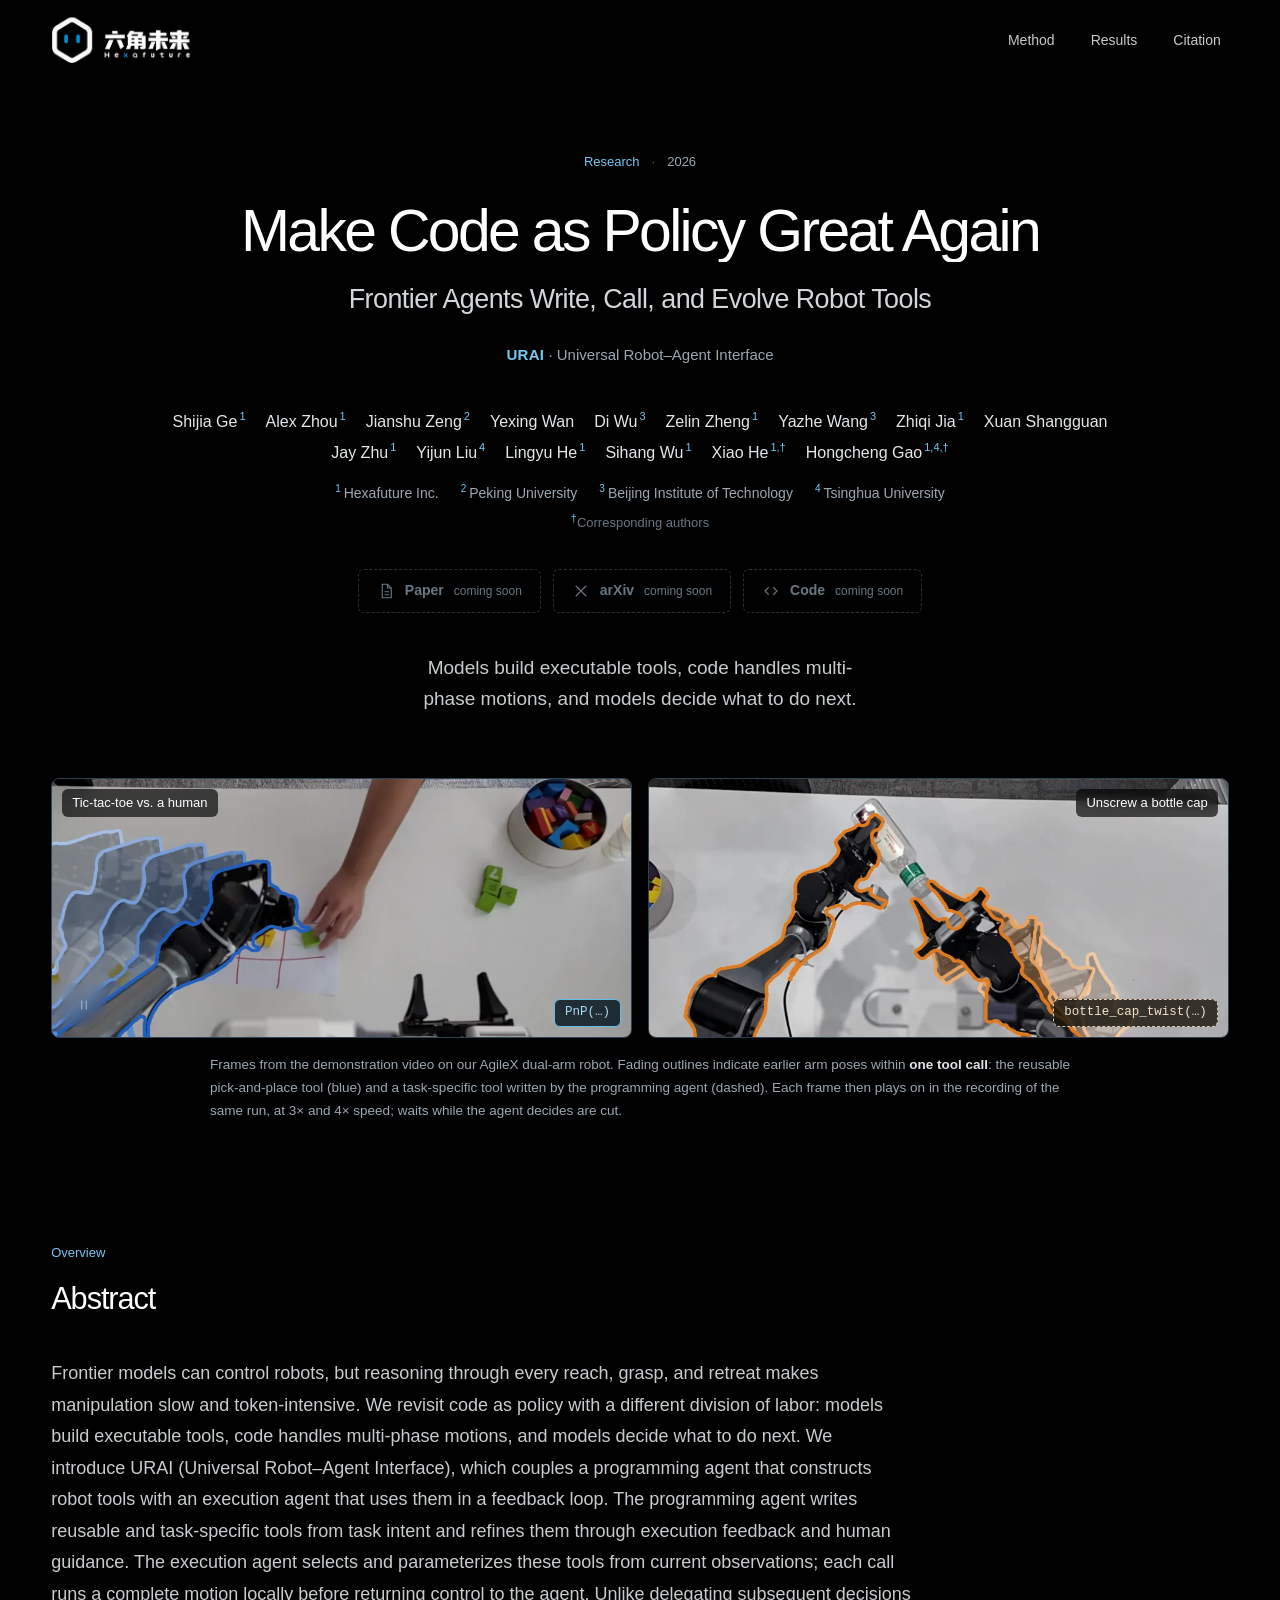
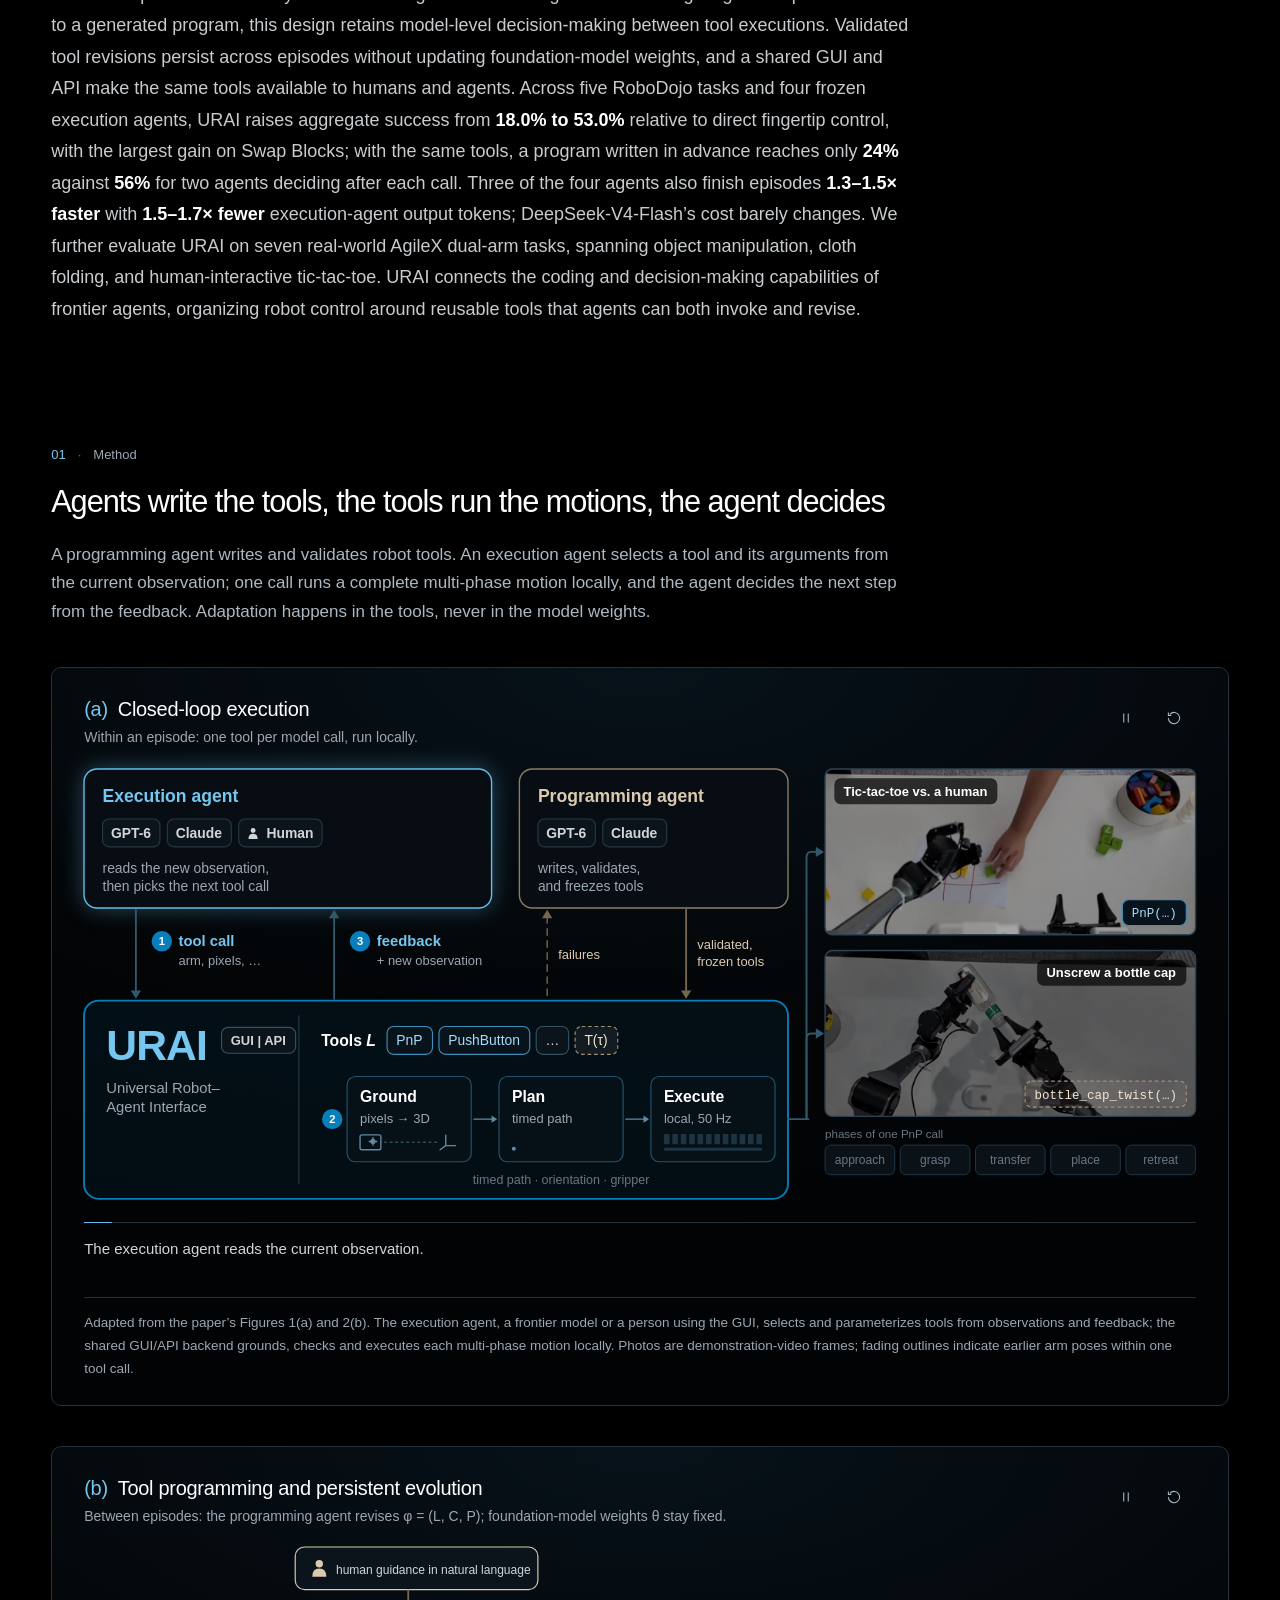
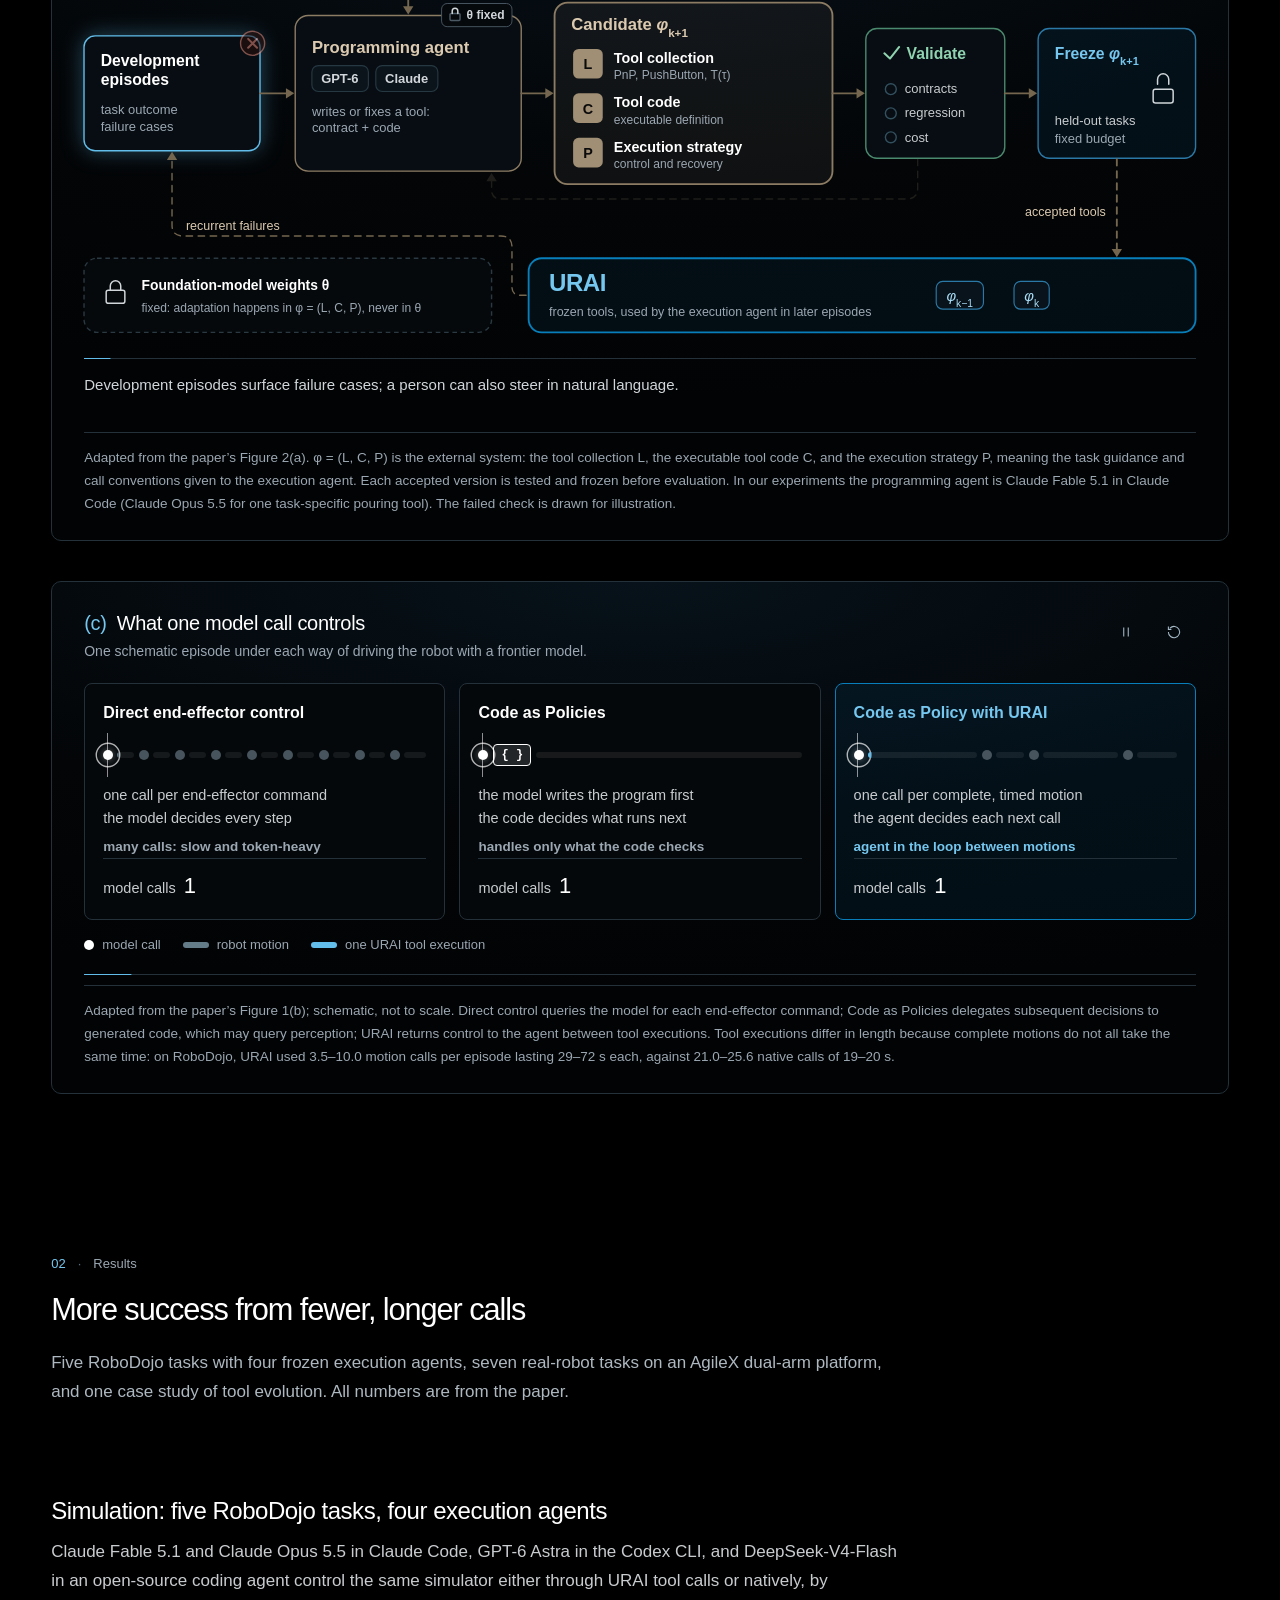
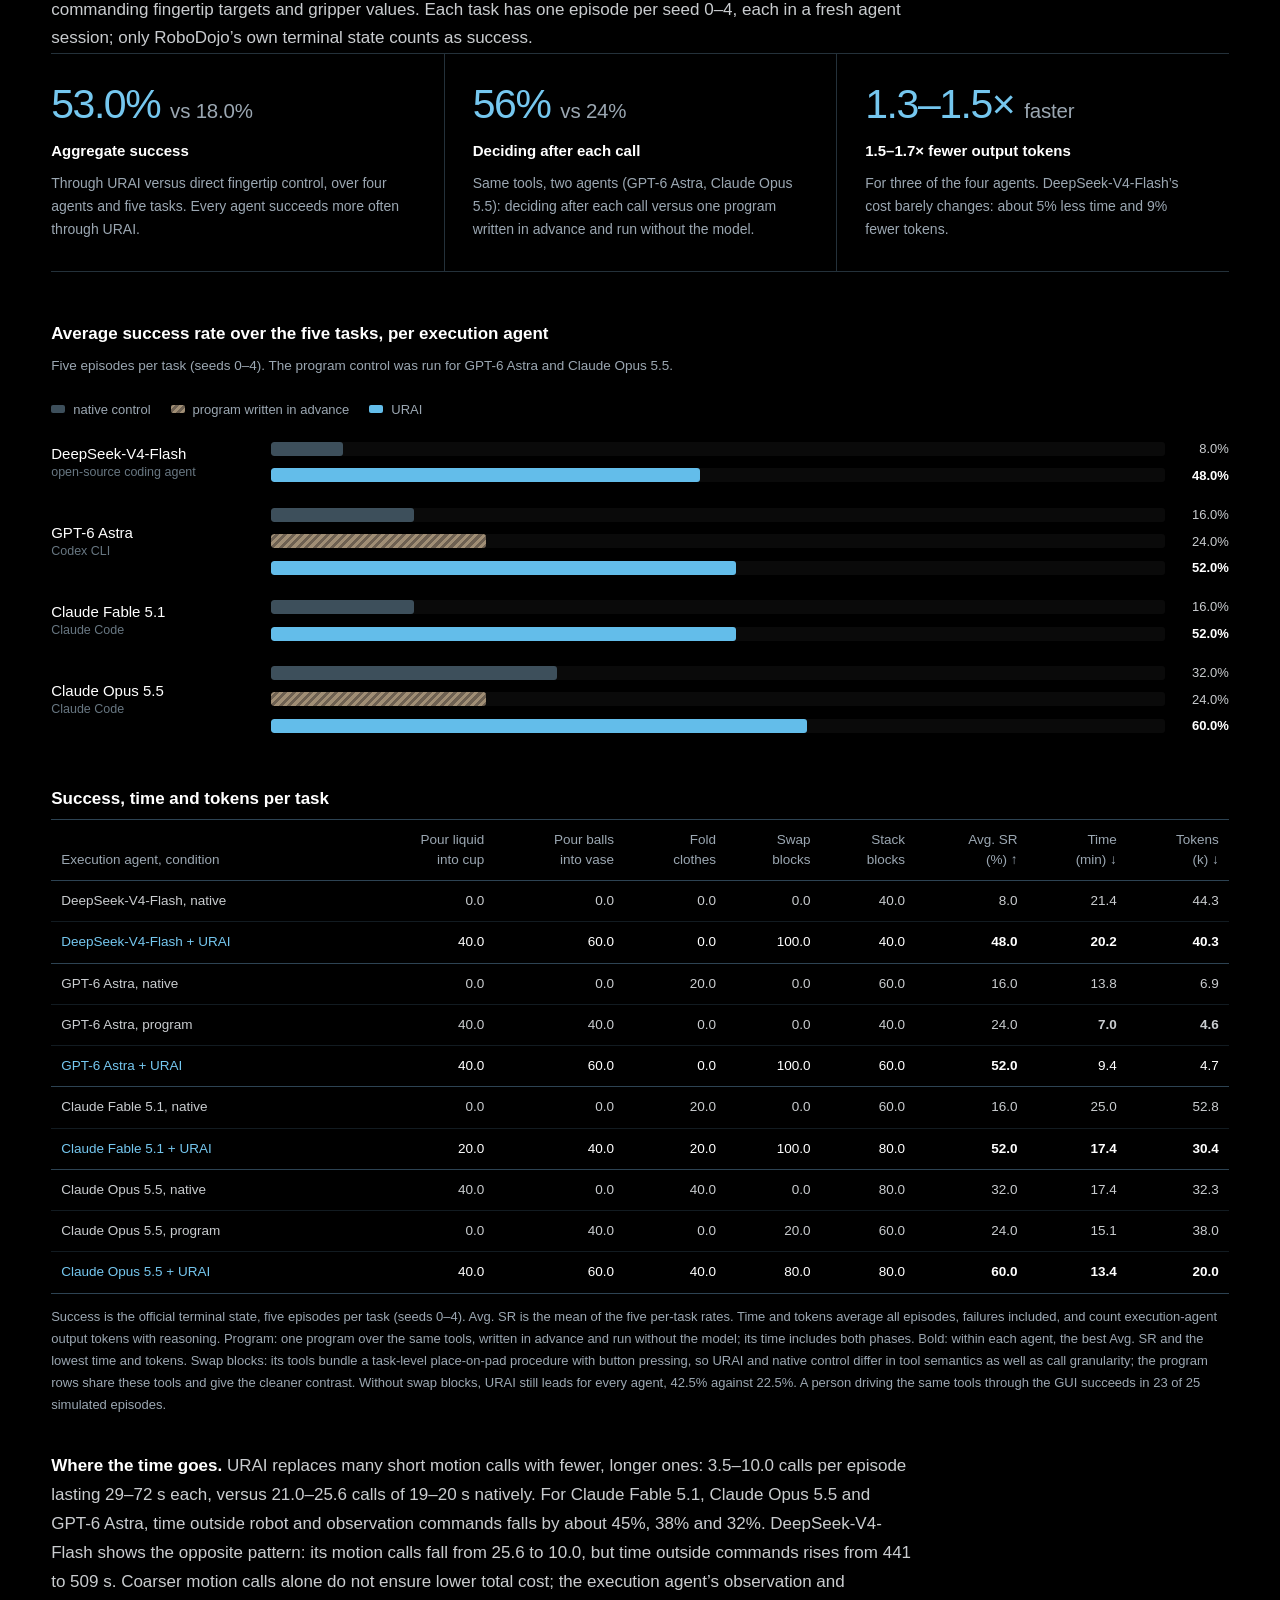
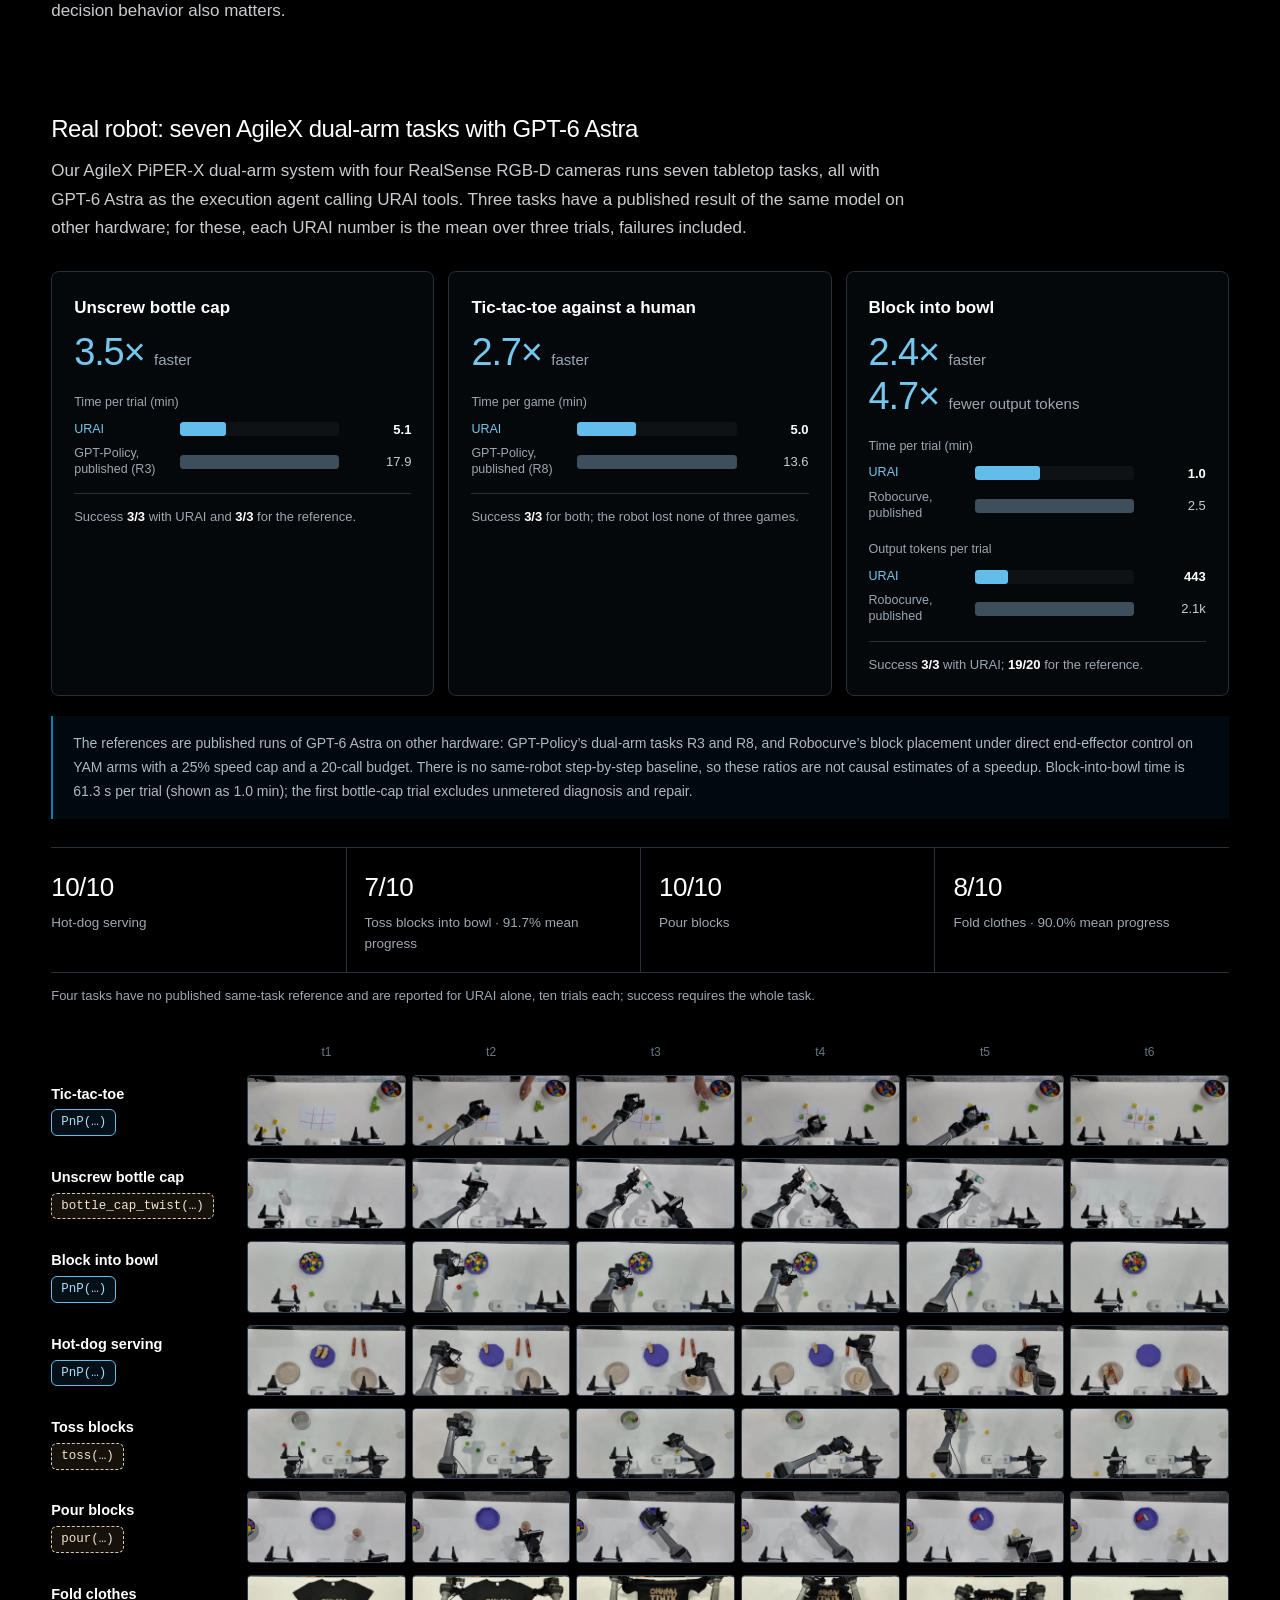
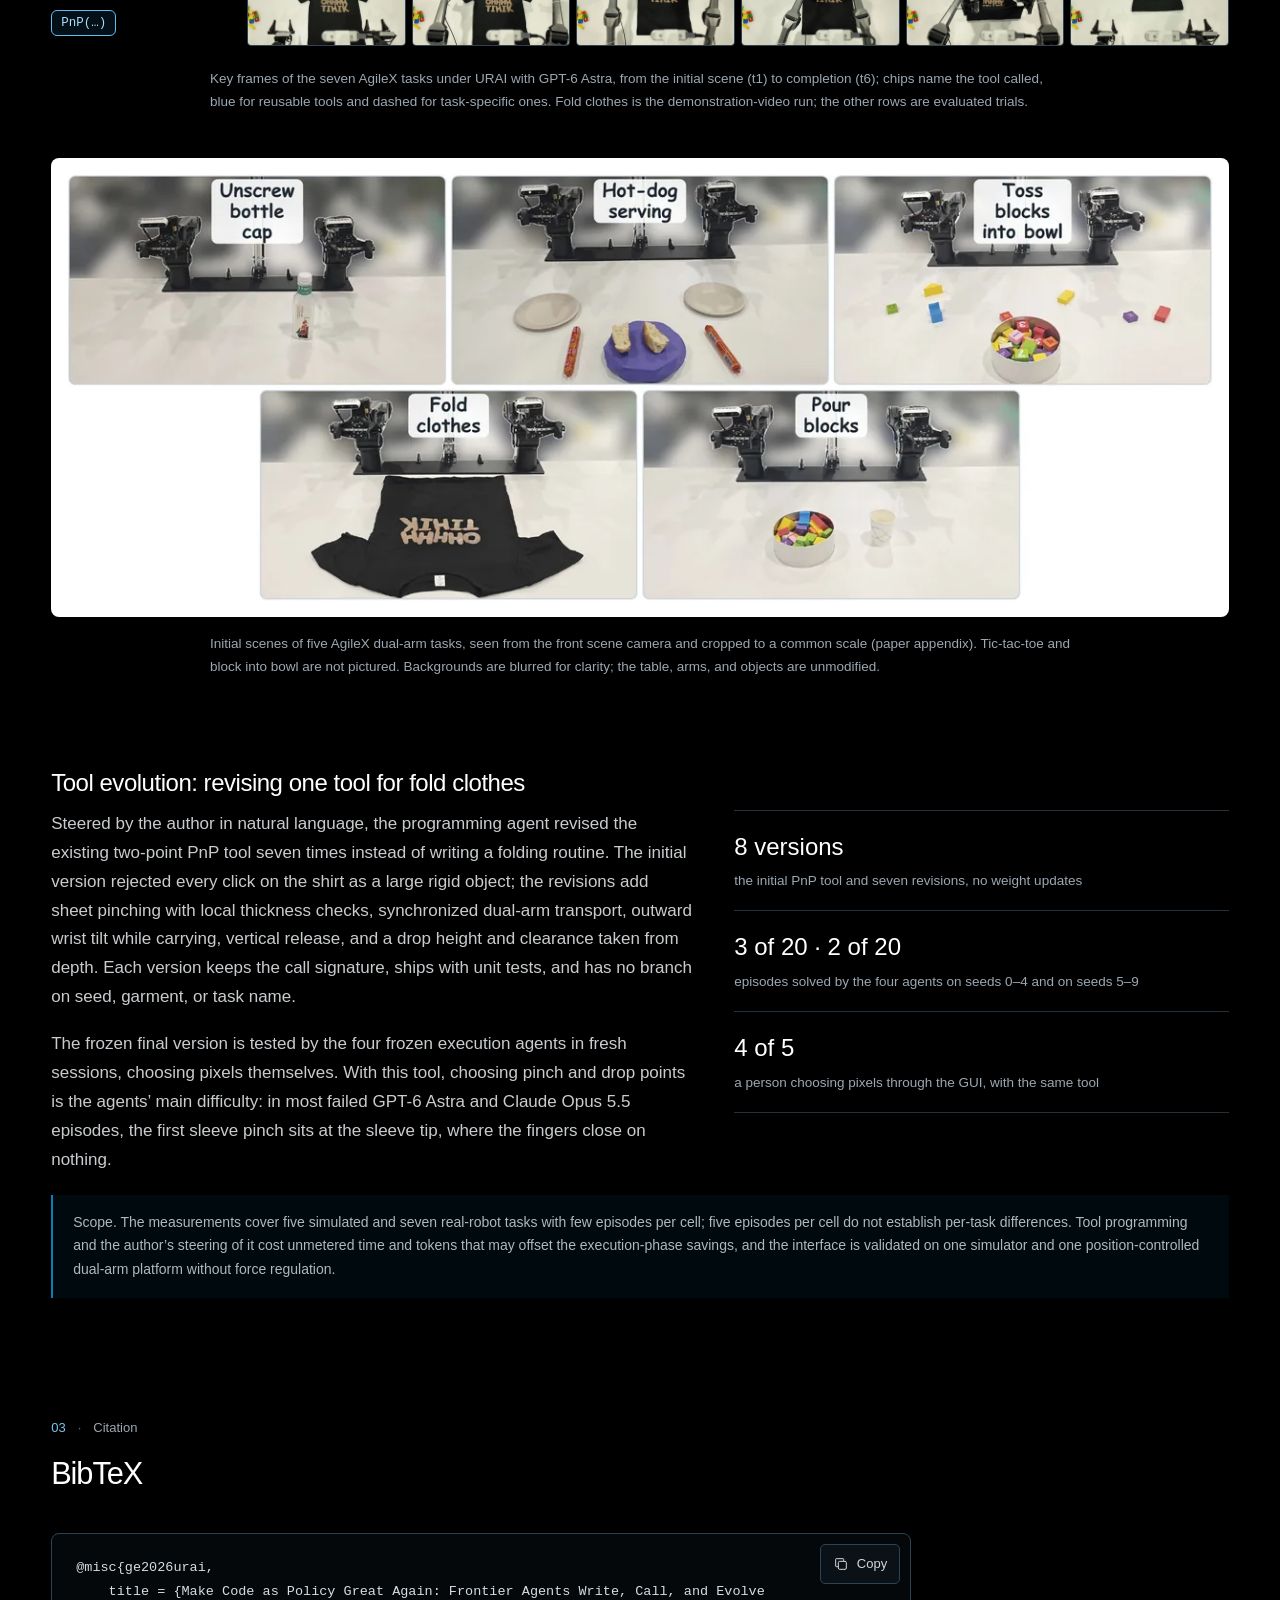
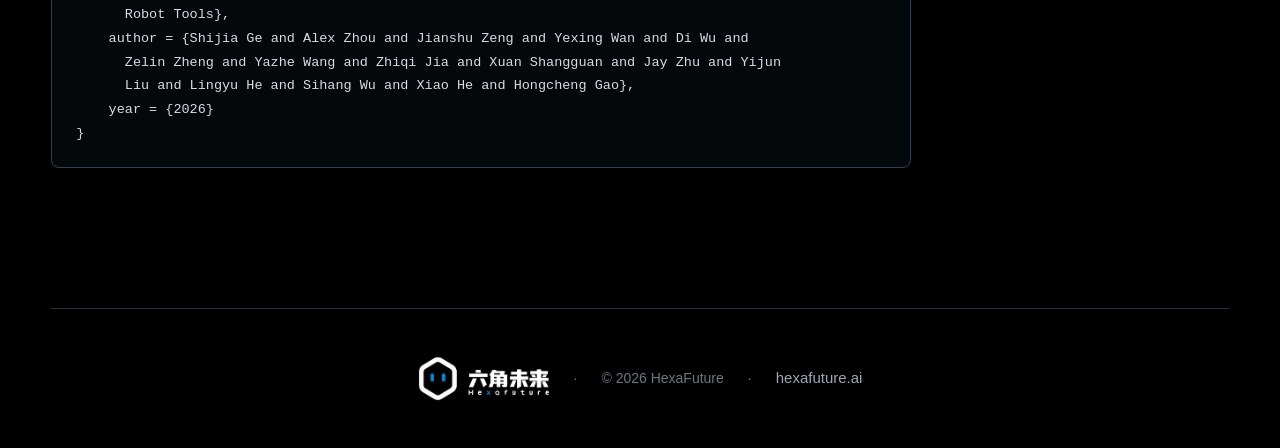
==== commit b557223d: "Play the teaser recordings on from their stills Each teaser still is a frame of the v21 demo video. " ====
--- a/index.html
+++ b/index.html
@@ -85,17 +85,27 @@
         <figure class="photo">
           <img src="assets/img/teaser/tictactoe-ghost.webp" width="960" height="430" fetchpriority="high"
             alt="An AgileX robot arm places a block on a tic-tac-toe grid while a person places a green block; fading outlines trace the arm's earlier poses.">
+          <video class="photo-video" src="assets/video/teaser/tictactoe.mp4" poster="assets/img/teaser/tictactoe.webp"
+            width="960" height="430" muted playsinline preload="none" aria-hidden="true"></video>
           <span class="photo-label">Tic-tac-toe vs. a human</span>
+          <span class="photo-speed" aria-hidden="true">3×</span>
           <code class="code-chip tool-reusable">PnP(…)</code>
+          <button class="scene-btn teaser-toggle" type="button" data-teaser-toggle aria-pressed="false" aria-label="Pause videos" hidden>
+            <svg class="icon-pause" viewBox="0 0 24 24" aria-hidden="true"><path d="M9 6v12M15 6v12"/></svg>
+            <svg class="icon-play" viewBox="0 0 24 24" aria-hidden="true"><path d="M8 5.5v13l10.5-6.5z"/></svg>
+          </button>
         </figure>
         <figure class="photo">
           <img src="assets/img/teaser/bottlecap-ghost.webp" width="960" height="430"
             alt="Two AgileX robot arms: the left holds a bottle while the right grips its cap; fading outlines trace the right arm's approach.">
+          <video class="photo-video" src="assets/video/teaser/bottlecap.mp4" poster="assets/img/teaser/bottlecap.webp"
+            width="960" height="430" muted playsinline preload="none" aria-hidden="true"></video>
           <span class="photo-label right">Unscrew a bottle cap</span>
+          <span class="photo-speed" aria-hidden="true">4×</span>
           <code class="code-chip tool-task">bottle_cap_twist(…)</code>
         </figure>
       </div>
-      <p class="figure-caption">Frames from the demonstration video on our AgileX dual-arm robot. Fading outlines indicate earlier arm poses within <b>one tool call</b>: the reusable pick-and-place tool (blue) and a task-specific tool written by the programming agent (dashed).</p>
+      <p class="figure-caption">Frames from the demonstration video on our AgileX dual-arm robot. Fading outlines indicate earlier arm poses within <b>one tool call</b>: the reusable pick-and-place tool (blue) and a task-specific tool written by the programming agent (dashed). Each frame then plays on in the recording of the same run, at 3× and 4× speed; waits while the agent decides are cut.</p>
     </section>
 
     <section class="section wrap" id="abstract" aria-labelledby="abstract-title">
--- a/assets/css/site.css
+++ b/assets/css/site.css
@@ -271,8 +271,13 @@
   background: var(--surface);
   aspect-ratio: 960 / 430;
 }
-.photo img { width: 100%; height: 100%; object-fit: cover; }
-.photo-label, .code-chip {
+/* The still sits under its video; the clip starts on the still's frame, so fading the video in and out is the
+   whole transition (assets/js/teaser.js). */
+.photo img, .photo-video { position: absolute; inset: 0; width: 100%; height: 100%; object-fit: cover; }
+.photo-video, .photo-speed { opacity: 0; transition: opacity 700ms var(--ease); }
+.photo.is-video .photo-video, .photo.is-video .photo-speed { opacity: 1; }
+.teaser.is-static .photo-video, .teaser.is-static .photo-speed { display: none; }
+.photo-label, .code-chip, .photo-speed {
   position: absolute;
   display: inline-flex;
   align-items: center;
@@ -284,6 +289,32 @@
 }
 .photo-label { top: 10px; left: 10px; background: rgb(0 0 0 / 66%); color: var(--white); -webkit-backdrop-filter: blur(6px); backdrop-filter: blur(6px); }
 .photo-label.right { left: auto; right: 10px; }
+.photo-speed {
+  top: 10px;
+  right: 10px;
+  background: rgb(0 0 0 / 66%);
+  color: var(--text-sub);
+  font-family: var(--mono);
+  font-size: 12.5px;
+  -webkit-backdrop-filter: blur(6px);
+  backdrop-filter: blur(6px);
+}
+.photo-label.right ~ .photo-speed { right: auto; left: 10px; }
+.teaser-toggle {
+  position: absolute;
+  bottom: 10px;
+  left: 10px;
+  min-width: 36px;
+  min-height: 36px;
+  padding: 0;
+  border-color: rgb(255 255 255 / 16%);
+  border-radius: 6px;
+  background: rgb(0 0 0 / 55%);
+  color: var(--white);
+  -webkit-backdrop-filter: blur(6px);
+  backdrop-filter: blur(6px);
+}
+.teaser-toggle:hover, .teaser-toggle:focus-visible { border-color: var(--line-hover); }
 .code-chip { right: 10px; bottom: 10px; }
 .code, .code-chip { font-family: var(--mono); font-size: 12.5px; }
 .code {
@@ -636,5 +667,6 @@
 }
 @media print {
   .site-header, .scene-controls, .scene-progress, .copy-btn, .hex-cursor, .hex-ripple { display: none !important; }
+  .photo-video, .photo-speed, .teaser-toggle { display: none !important; }
   .site-footer { margin-top: 40px; }
 }
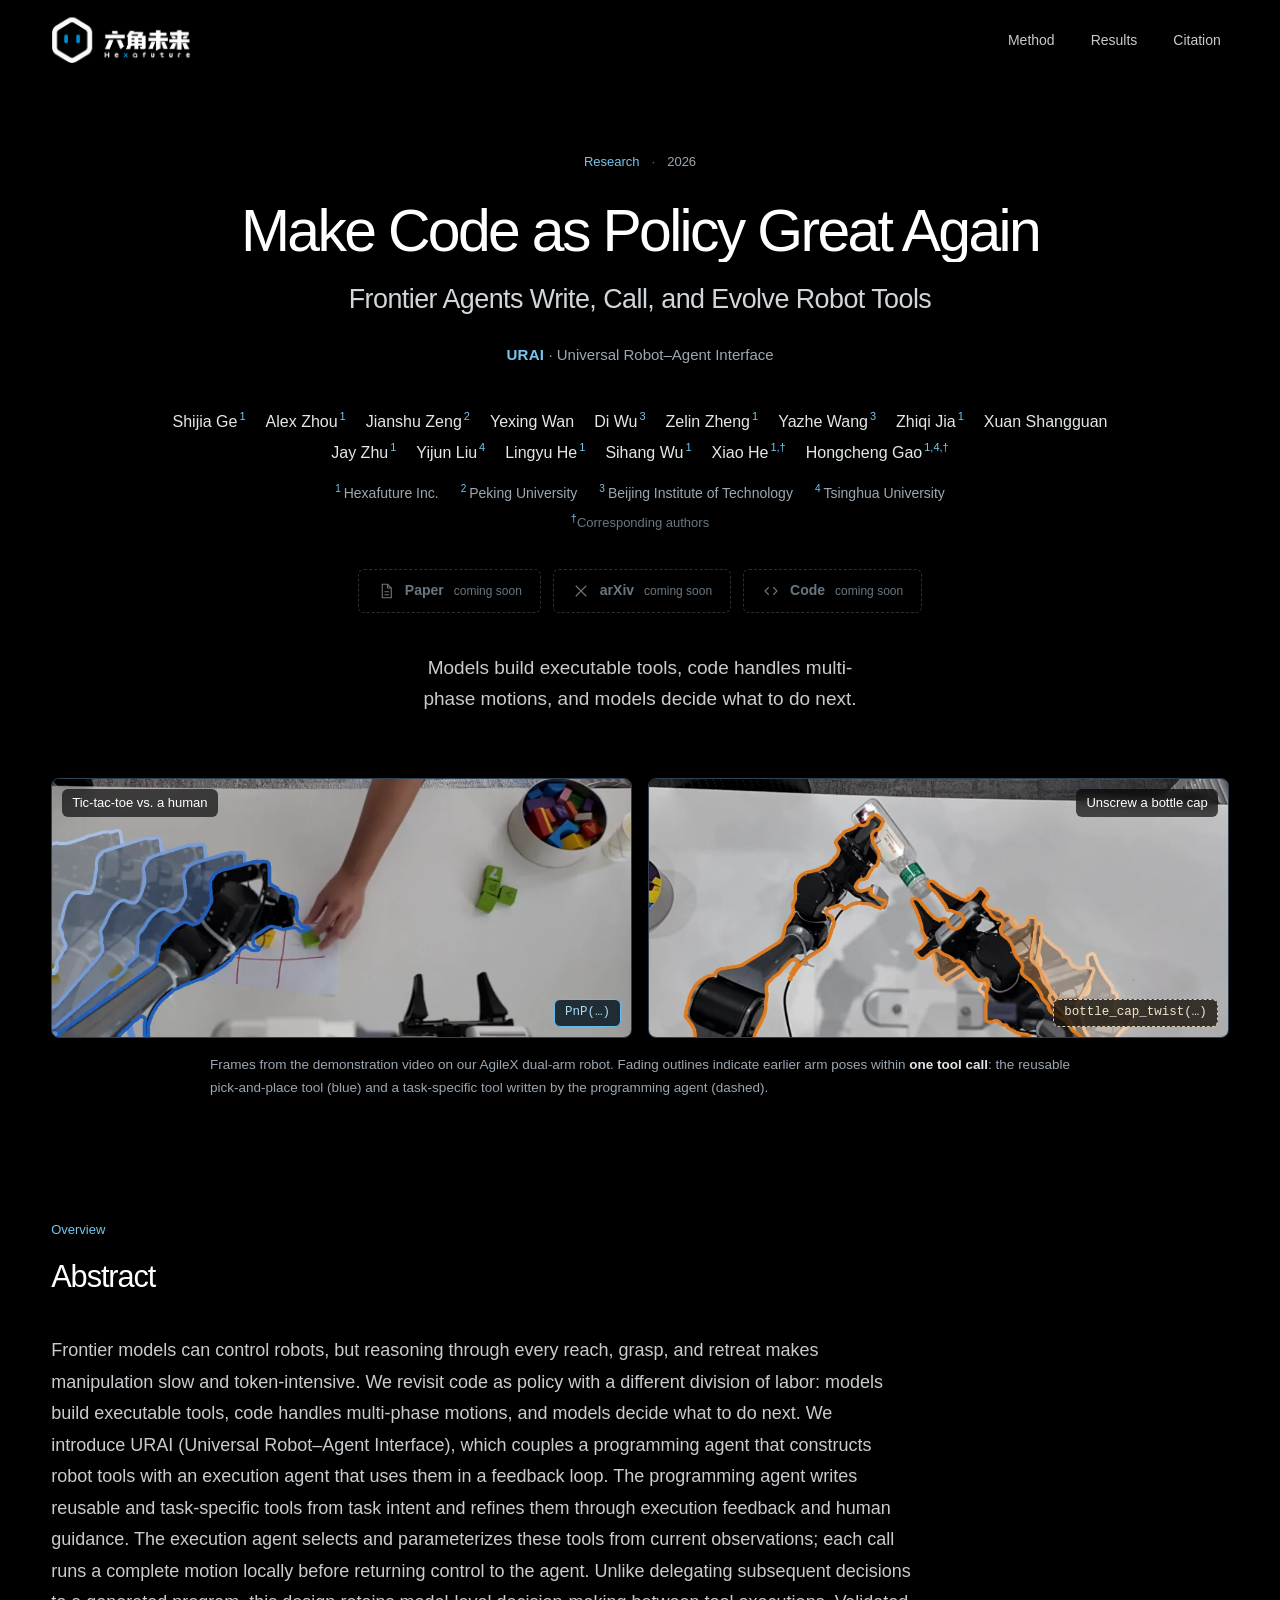
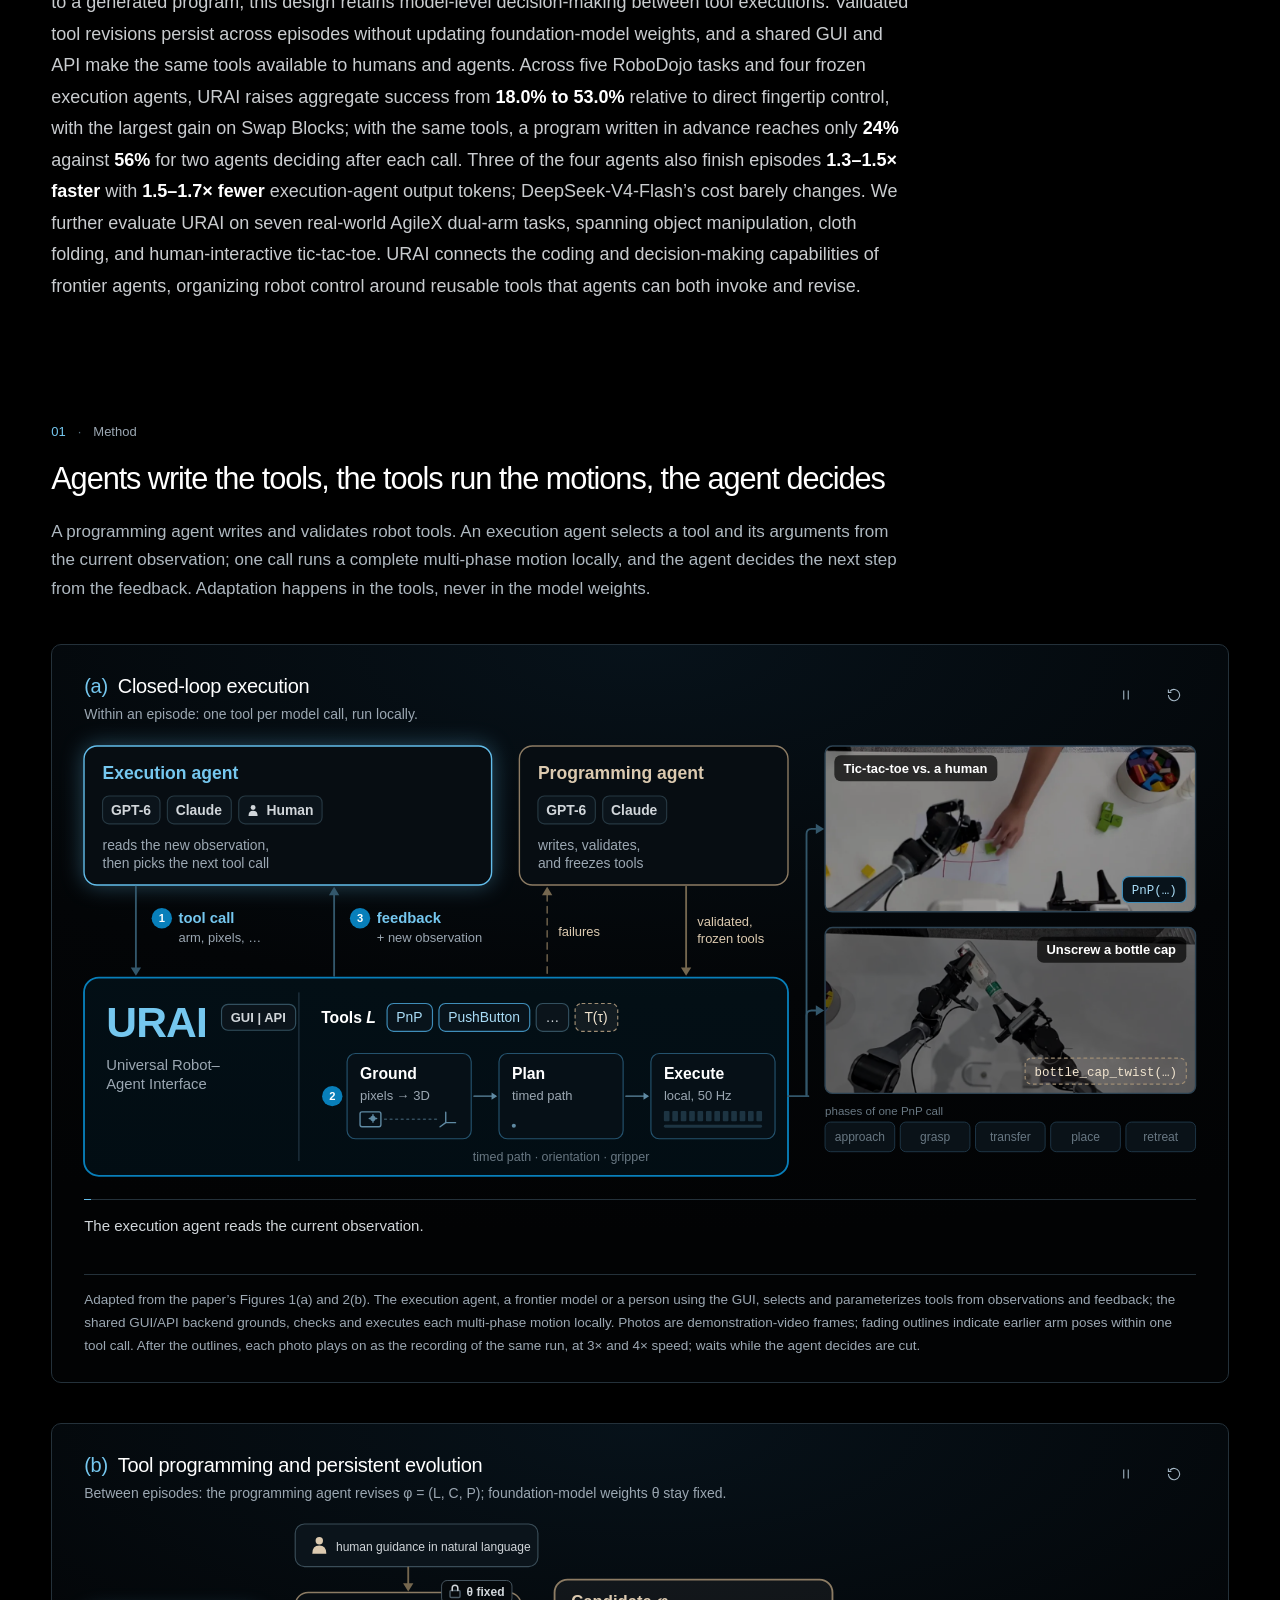
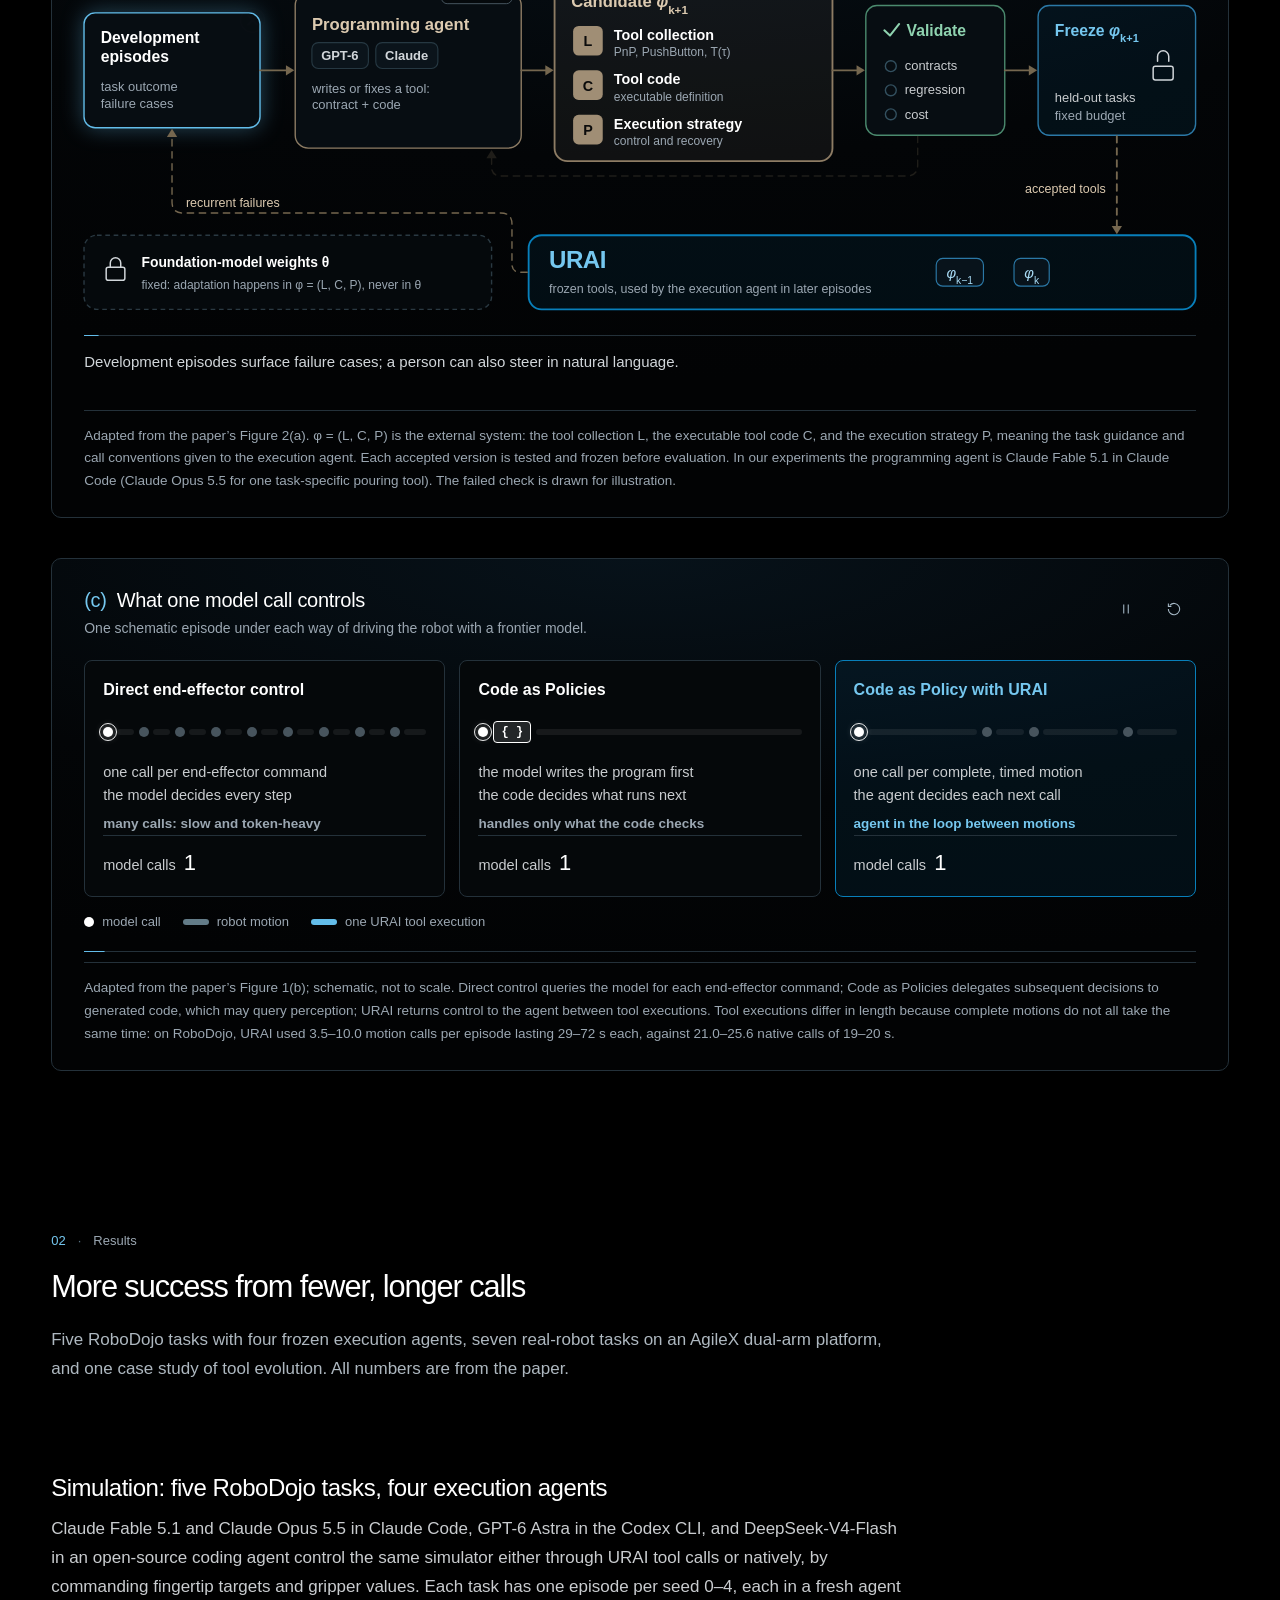
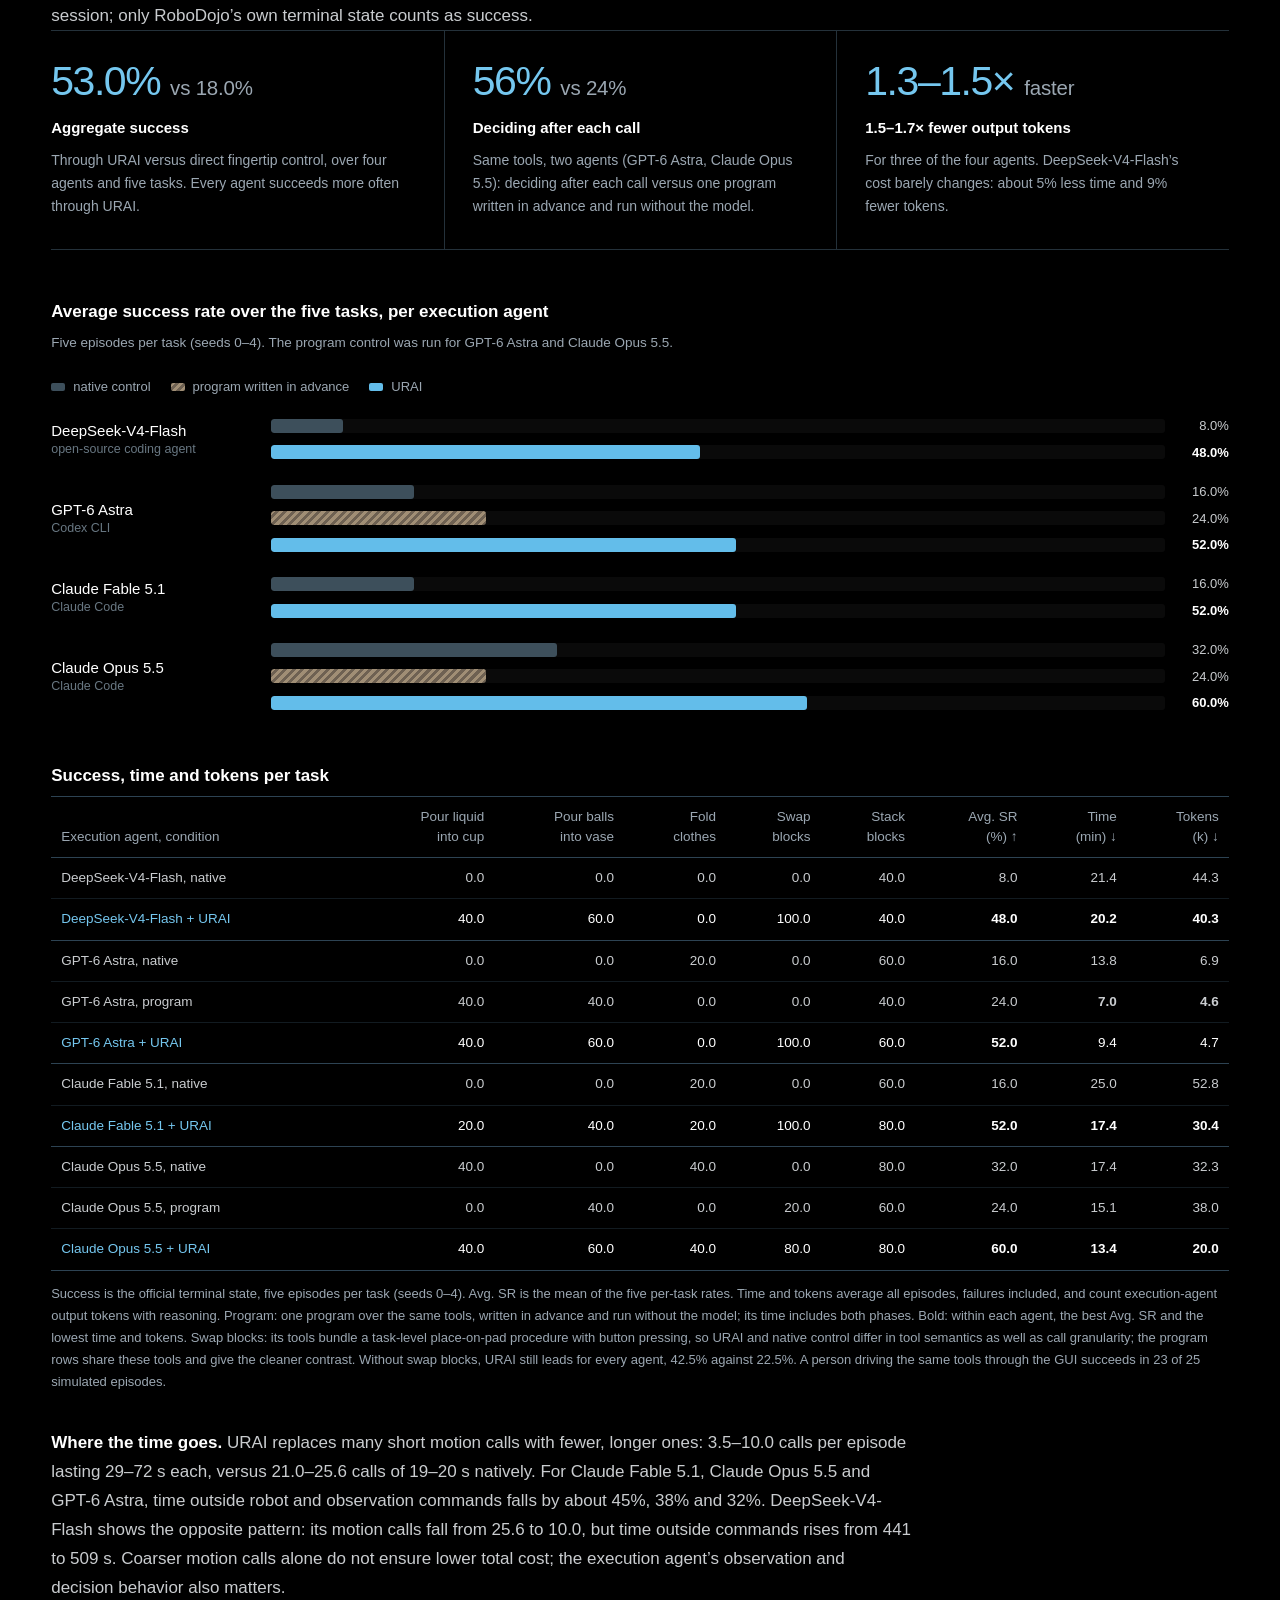
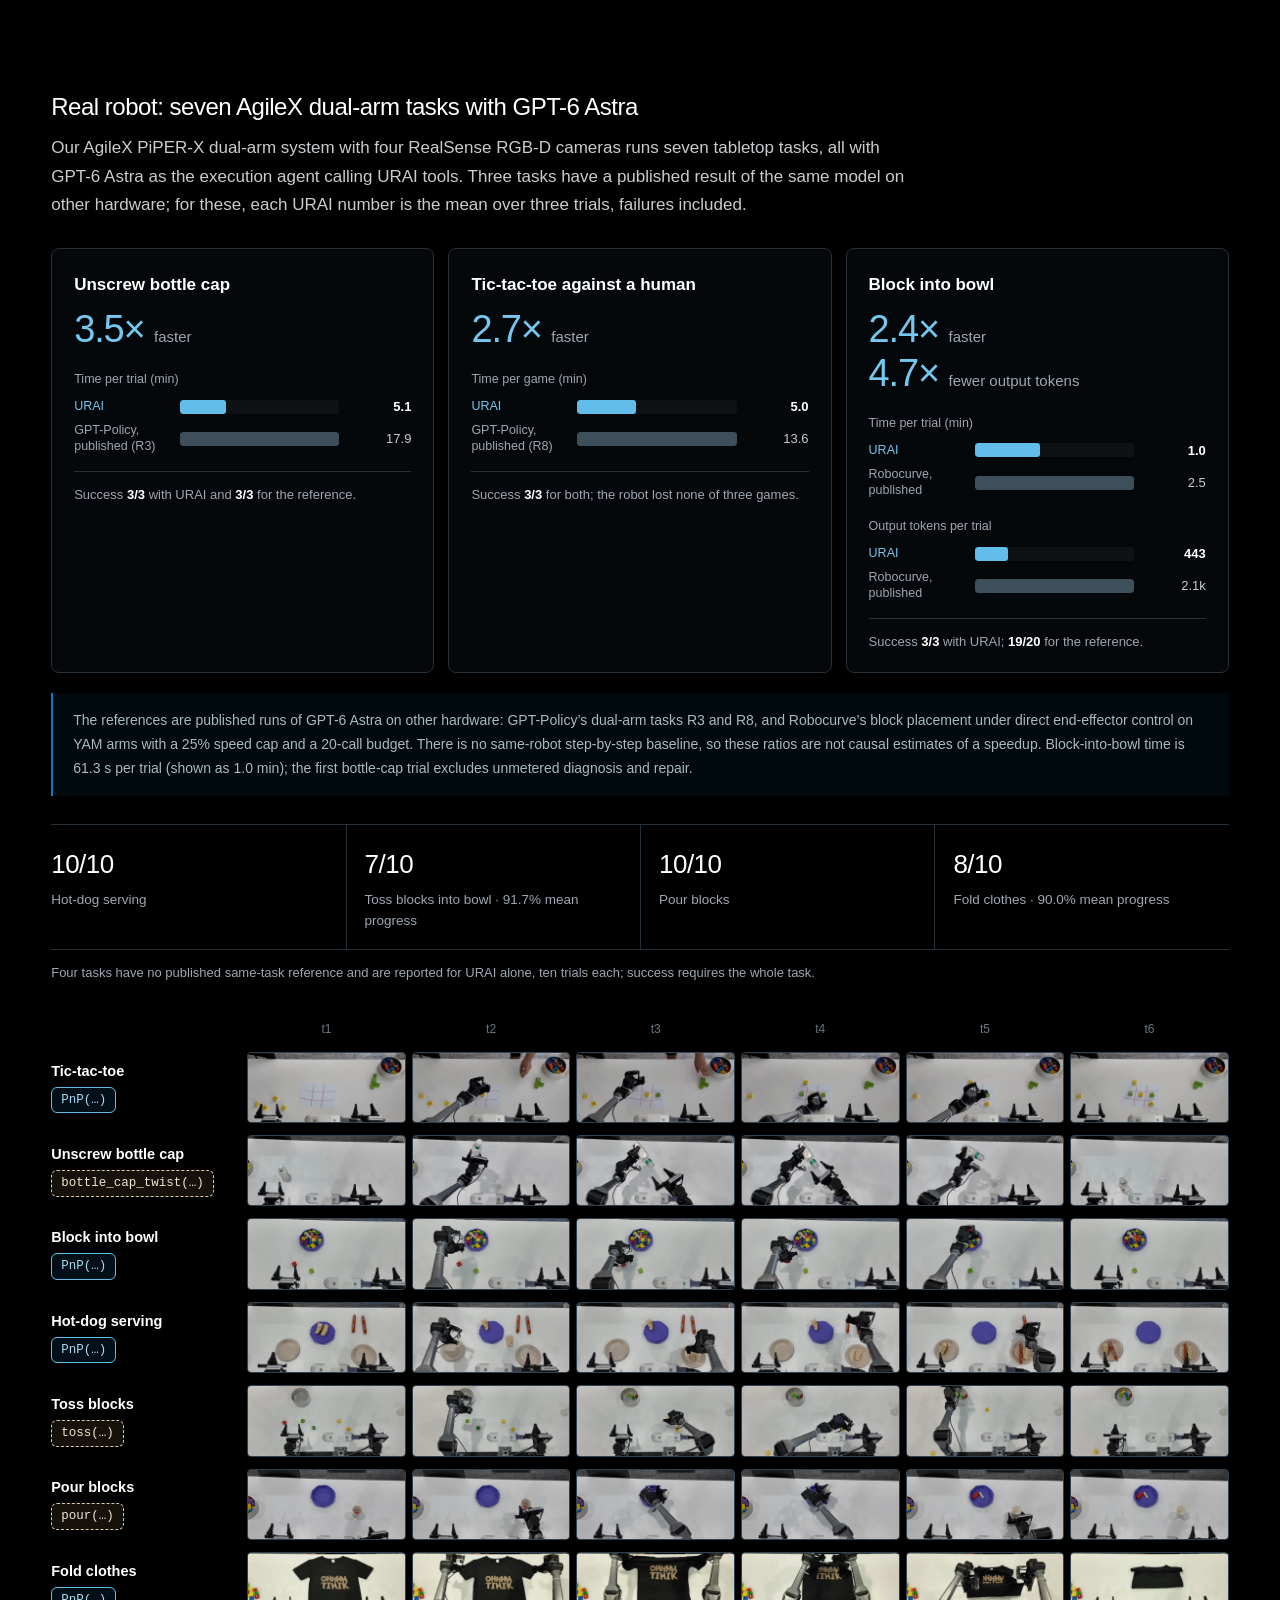
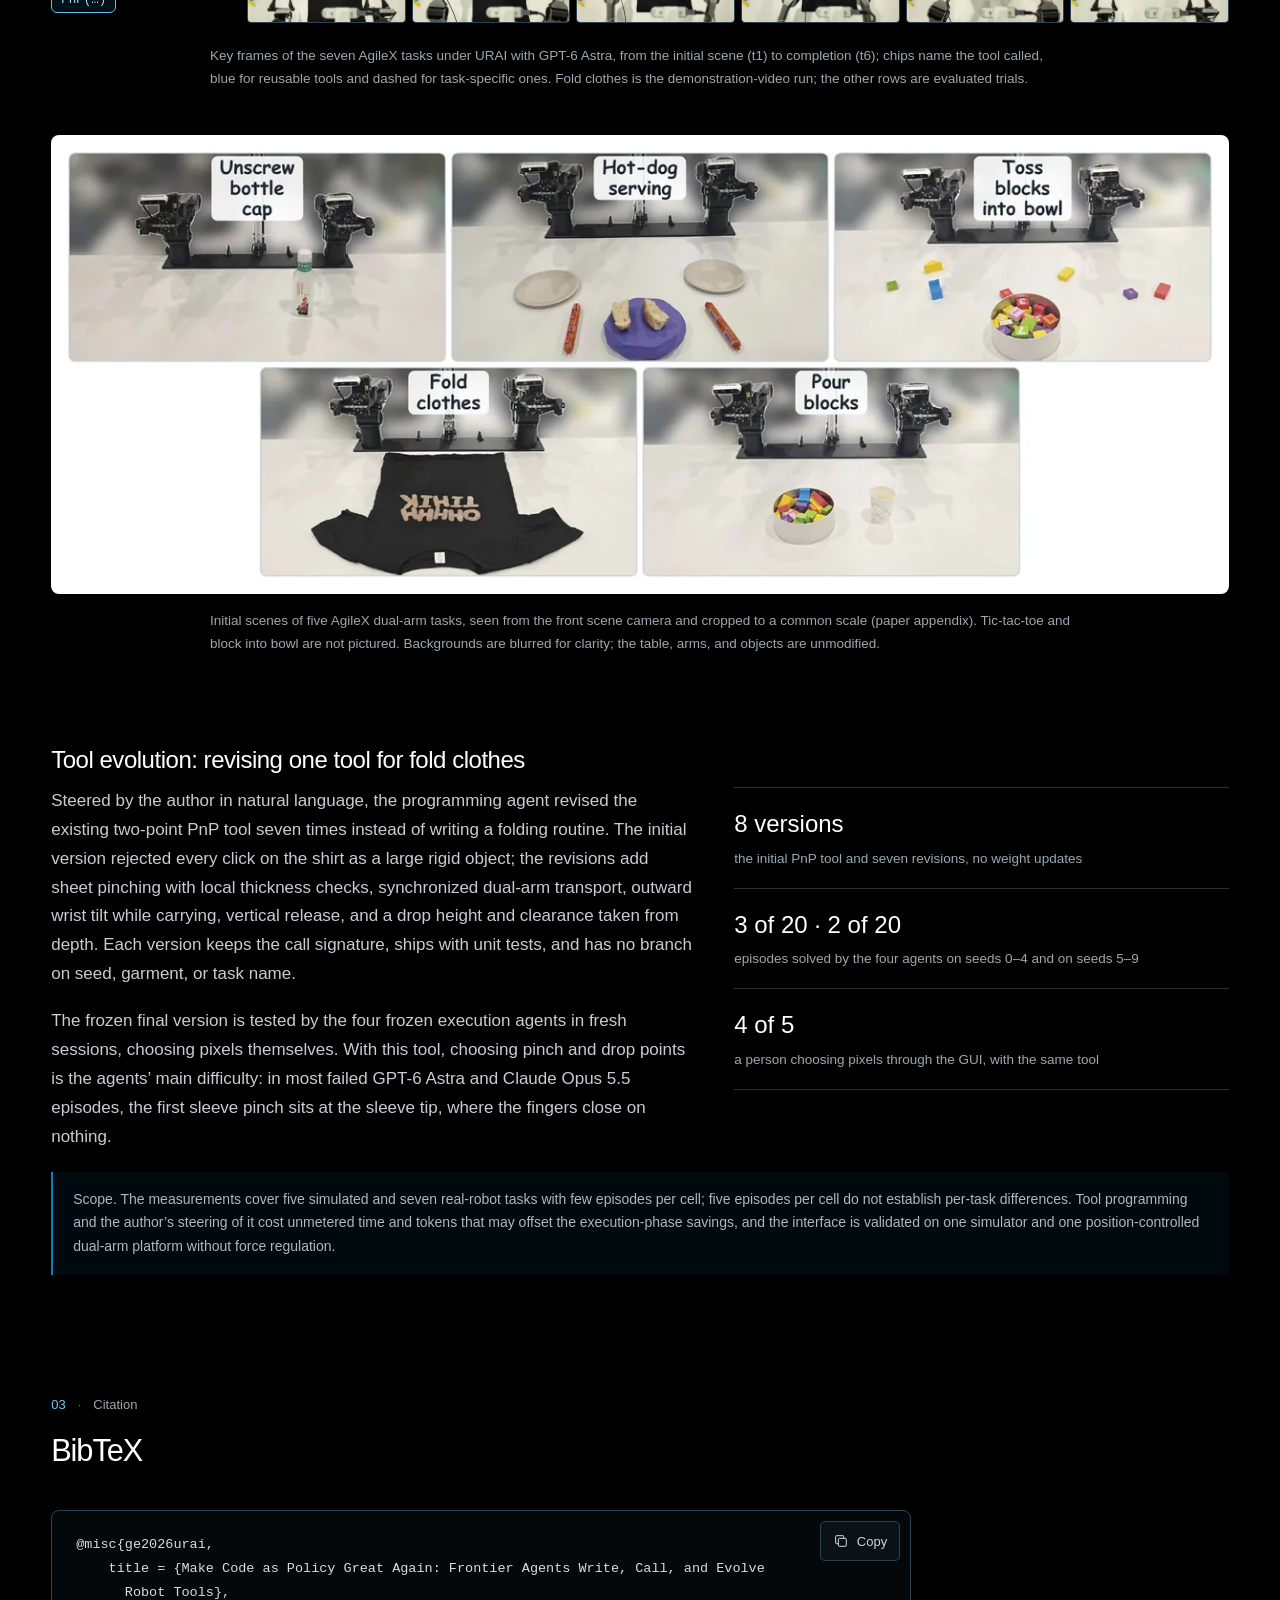
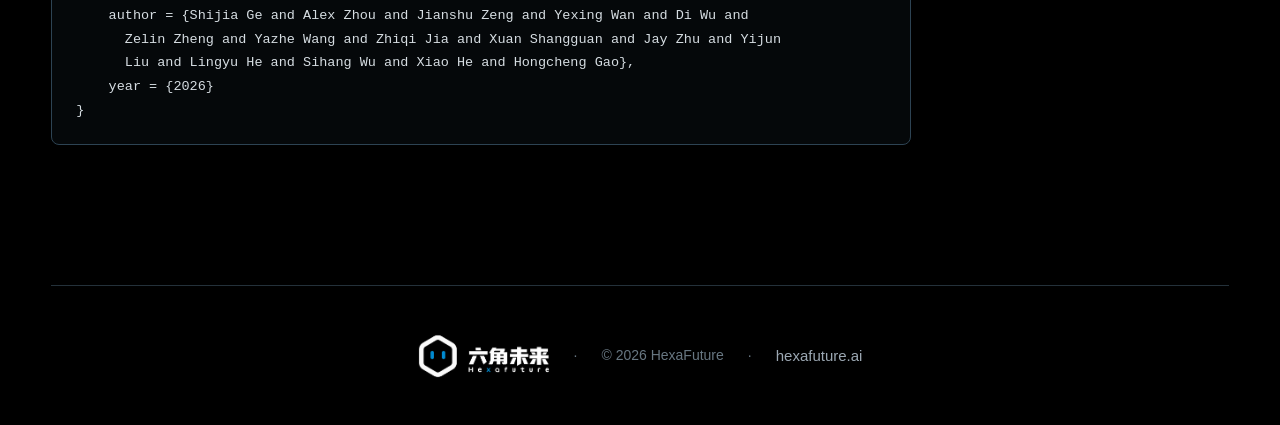
==== commit e05264bf: "Play the recordings in figure (a) after the pose trails The recordings now continue the photos of th" ====
--- a/index.html
+++ b/index.html
@@ -85,27 +85,17 @@
         <figure class="photo">
           <img src="assets/img/teaser/tictactoe-ghost.webp" width="960" height="430" fetchpriority="high"
             alt="An AgileX robot arm places a block on a tic-tac-toe grid while a person places a green block; fading outlines trace the arm's earlier poses.">
-          <video class="photo-video" src="assets/video/teaser/tictactoe.mp4" poster="assets/img/teaser/tictactoe.webp"
-            width="960" height="430" muted playsinline preload="none" aria-hidden="true"></video>
           <span class="photo-label">Tic-tac-toe vs. a human</span>
-          <span class="photo-speed" aria-hidden="true">3×</span>
           <code class="code-chip tool-reusable">PnP(…)</code>
-          <button class="scene-btn teaser-toggle" type="button" data-teaser-toggle aria-pressed="false" aria-label="Pause videos" hidden>
-            <svg class="icon-pause" viewBox="0 0 24 24" aria-hidden="true"><path d="M9 6v12M15 6v12"/></svg>
-            <svg class="icon-play" viewBox="0 0 24 24" aria-hidden="true"><path d="M8 5.5v13l10.5-6.5z"/></svg>
-          </button>
         </figure>
         <figure class="photo">
           <img src="assets/img/teaser/bottlecap-ghost.webp" width="960" height="430"
             alt="Two AgileX robot arms: the left holds a bottle while the right grips its cap; fading outlines trace the right arm's approach.">
-          <video class="photo-video" src="assets/video/teaser/bottlecap.mp4" poster="assets/img/teaser/bottlecap.webp"
-            width="960" height="430" muted playsinline preload="none" aria-hidden="true"></video>
           <span class="photo-label right">Unscrew a bottle cap</span>
-          <span class="photo-speed" aria-hidden="true">4×</span>
           <code class="code-chip tool-task">bottle_cap_twist(…)</code>
         </figure>
       </div>
-      <p class="figure-caption">Frames from the demonstration video on our AgileX dual-arm robot. Fading outlines indicate earlier arm poses within <b>one tool call</b>: the reusable pick-and-place tool (blue) and a task-specific tool written by the programming agent (dashed). Each frame then plays on in the recording of the same run, at 3× and 4× speed; waits while the agent decides are cut.</p>
+      <p class="figure-caption">Frames from the demonstration video on our AgileX dual-arm robot. Fading outlines indicate earlier arm poses within <b>one tool call</b>: the reusable pick-and-place tool (blue) and a task-specific tool written by the programming agent (dashed).</p>
     </section>
 
     <section class="section wrap" id="abstract" aria-labelledby="abstract-title">
@@ -148,7 +138,7 @@
         </div>
         <div class="scene-progress" data-scene-progress aria-hidden="true"><span></span></div>
         <p class="scene-status" data-scene-status>Execution agent → tool call (arm, pixels, …) → URAI: Ground (pixels → 3D), Plan (timed path), Execute (local, 50 Hz) → feedback + new observation → next decision.</p>
-        <figcaption class="figure-caption">Adapted from the paper’s Figures 1(a) and 2(b). The execution agent, a frontier model or a person using the GUI, selects and parameterizes tools from observations and feedback; the shared GUI/API backend grounds, checks and executes each multi-phase motion locally. Photos are demonstration-video frames; fading outlines indicate earlier arm poses within one tool call.</figcaption>
+        <figcaption class="figure-caption">Adapted from the paper’s Figures 1(a) and 2(b). The execution agent, a frontier model or a person using the GUI, selects and parameterizes tools from observations and feedback; the shared GUI/API backend grounds, checks and executes each multi-phase motion locally. Photos are demonstration-video frames; fading outlines indicate earlier arm poses within one tool call. After the outlines, each photo plays on as the recording of the same run, at 3× and 4× speed; waits while the agent decides are cut.</figcaption>
       </figure>
 
       <figure class="scene-figure" id="fig-evolution" aria-labelledby="fig-evolution-title">
--- a/assets/css/site.css
+++ b/assets/css/site.css
@@ -271,13 +271,8 @@
   background: var(--surface);
   aspect-ratio: 960 / 430;
 }
-/* The still sits under its video; the clip starts on the still's frame, so fading the video in and out is the
-   whole transition (assets/js/teaser.js). */
-.photo img, .photo-video { position: absolute; inset: 0; width: 100%; height: 100%; object-fit: cover; }
-.photo-video, .photo-speed { opacity: 0; transition: opacity 700ms var(--ease); }
-.photo.is-video .photo-video, .photo.is-video .photo-speed { opacity: 1; }
-.teaser.is-static .photo-video, .teaser.is-static .photo-speed { display: none; }
-.photo-label, .code-chip, .photo-speed {
+.photo img { width: 100%; height: 100%; object-fit: cover; }
+.photo-label, .code-chip {
   position: absolute;
   display: inline-flex;
   align-items: center;
@@ -289,32 +284,6 @@
 }
 .photo-label { top: 10px; left: 10px; background: rgb(0 0 0 / 66%); color: var(--white); -webkit-backdrop-filter: blur(6px); backdrop-filter: blur(6px); }
 .photo-label.right { left: auto; right: 10px; }
-.photo-speed {
-  top: 10px;
-  right: 10px;
-  background: rgb(0 0 0 / 66%);
-  color: var(--text-sub);
-  font-family: var(--mono);
-  font-size: 12.5px;
-  -webkit-backdrop-filter: blur(6px);
-  backdrop-filter: blur(6px);
-}
-.photo-label.right ~ .photo-speed { right: auto; left: 10px; }
-.teaser-toggle {
-  position: absolute;
-  bottom: 10px;
-  left: 10px;
-  min-width: 36px;
-  min-height: 36px;
-  padding: 0;
-  border-color: rgb(255 255 255 / 16%);
-  border-radius: 6px;
-  background: rgb(0 0 0 / 55%);
-  color: var(--white);
-  -webkit-backdrop-filter: blur(6px);
-  backdrop-filter: blur(6px);
-}
-.teaser-toggle:hover, .teaser-toggle:focus-visible { border-color: var(--line-hover); }
 .code-chip { right: 10px; bottom: 10px; }
 .code, .code-chip { font-family: var(--mono); font-size: 12.5px; }
 .code {
@@ -385,6 +354,12 @@
 .scene-btn[aria-pressed="true"] .icon-play { display: block; }
 .scene-stage { position: relative; width: 100%; margin-inline: auto; }
 .scene-figure[data-layout="tall"] .scene-stage { max-width: 460px; }
+/* A recording that plays on from a photo slot (assets/js/motion/clips.js) lies under the SVG in the slot's box, so
+   the slot's frame, chips and shade stay on top while its still fades out over the recording's first frame. */
+.scene-stage > .scene-svg { position: relative; z-index: 1; }
+.slot-clip { position: absolute; z-index: 0; overflow: hidden; visibility: hidden; pointer-events: none; }
+.slot-clip.is-shown { visibility: visible; }
+.slot-clip video { display: block; width: 100%; height: 100%; object-fit: cover; }
 .scene-progress { height: 1px; margin-top: 18px; background: var(--line); overflow: hidden; }
 .scene-progress span { display: block; height: 100%; background: var(--blue-light); transform: scaleX(0); transform-origin: left center; }
 .scene-status { min-height: 3.3em; margin: 14px 0 0; color: var(--text-sub); font-size: 15px; line-height: 1.6; }
@@ -667,6 +642,5 @@
 }
 @media print {
   .site-header, .scene-controls, .scene-progress, .copy-btn, .hex-cursor, .hex-ripple { display: none !important; }
-  .photo-video, .photo-speed, .teaser-toggle { display: none !important; }
   .site-footer { margin-top: 40px; }
 }
--- a/assets/css/scenes.css
+++ b/assets/css/scenes.css
@@ -79,6 +79,7 @@
 .s-photo-frame.is-active { stroke: var(--blue-light); }
 .s-photo-label rect { fill: rgb(0 0 0 / 68%); stroke: none; }
 .s-photo-label text { fill: var(--white); }
+.s-photo-label.speed text { fill: var(--text-sub); }
 
 .s-phase rect { fill: #0a1218; stroke: #20394a; stroke-width: 1; }
 .s-phase text { fill: var(--text-dim); }
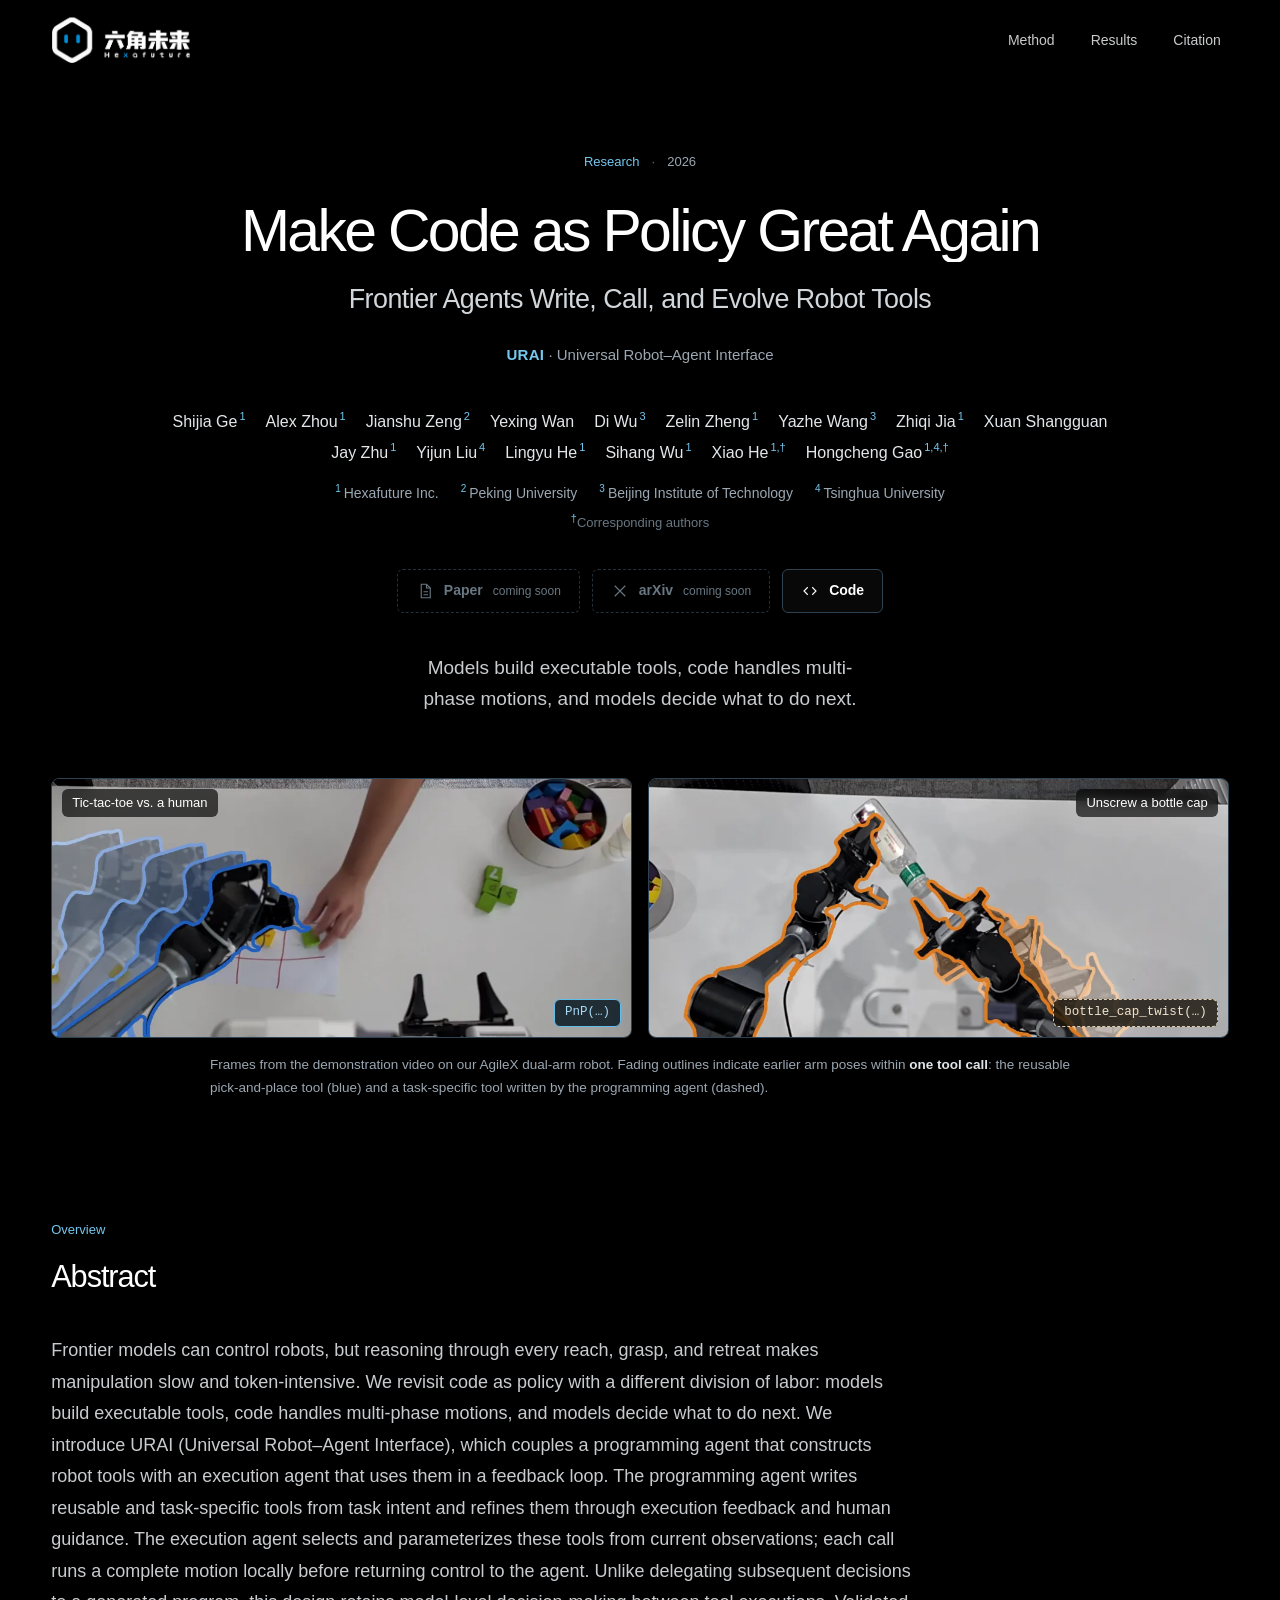
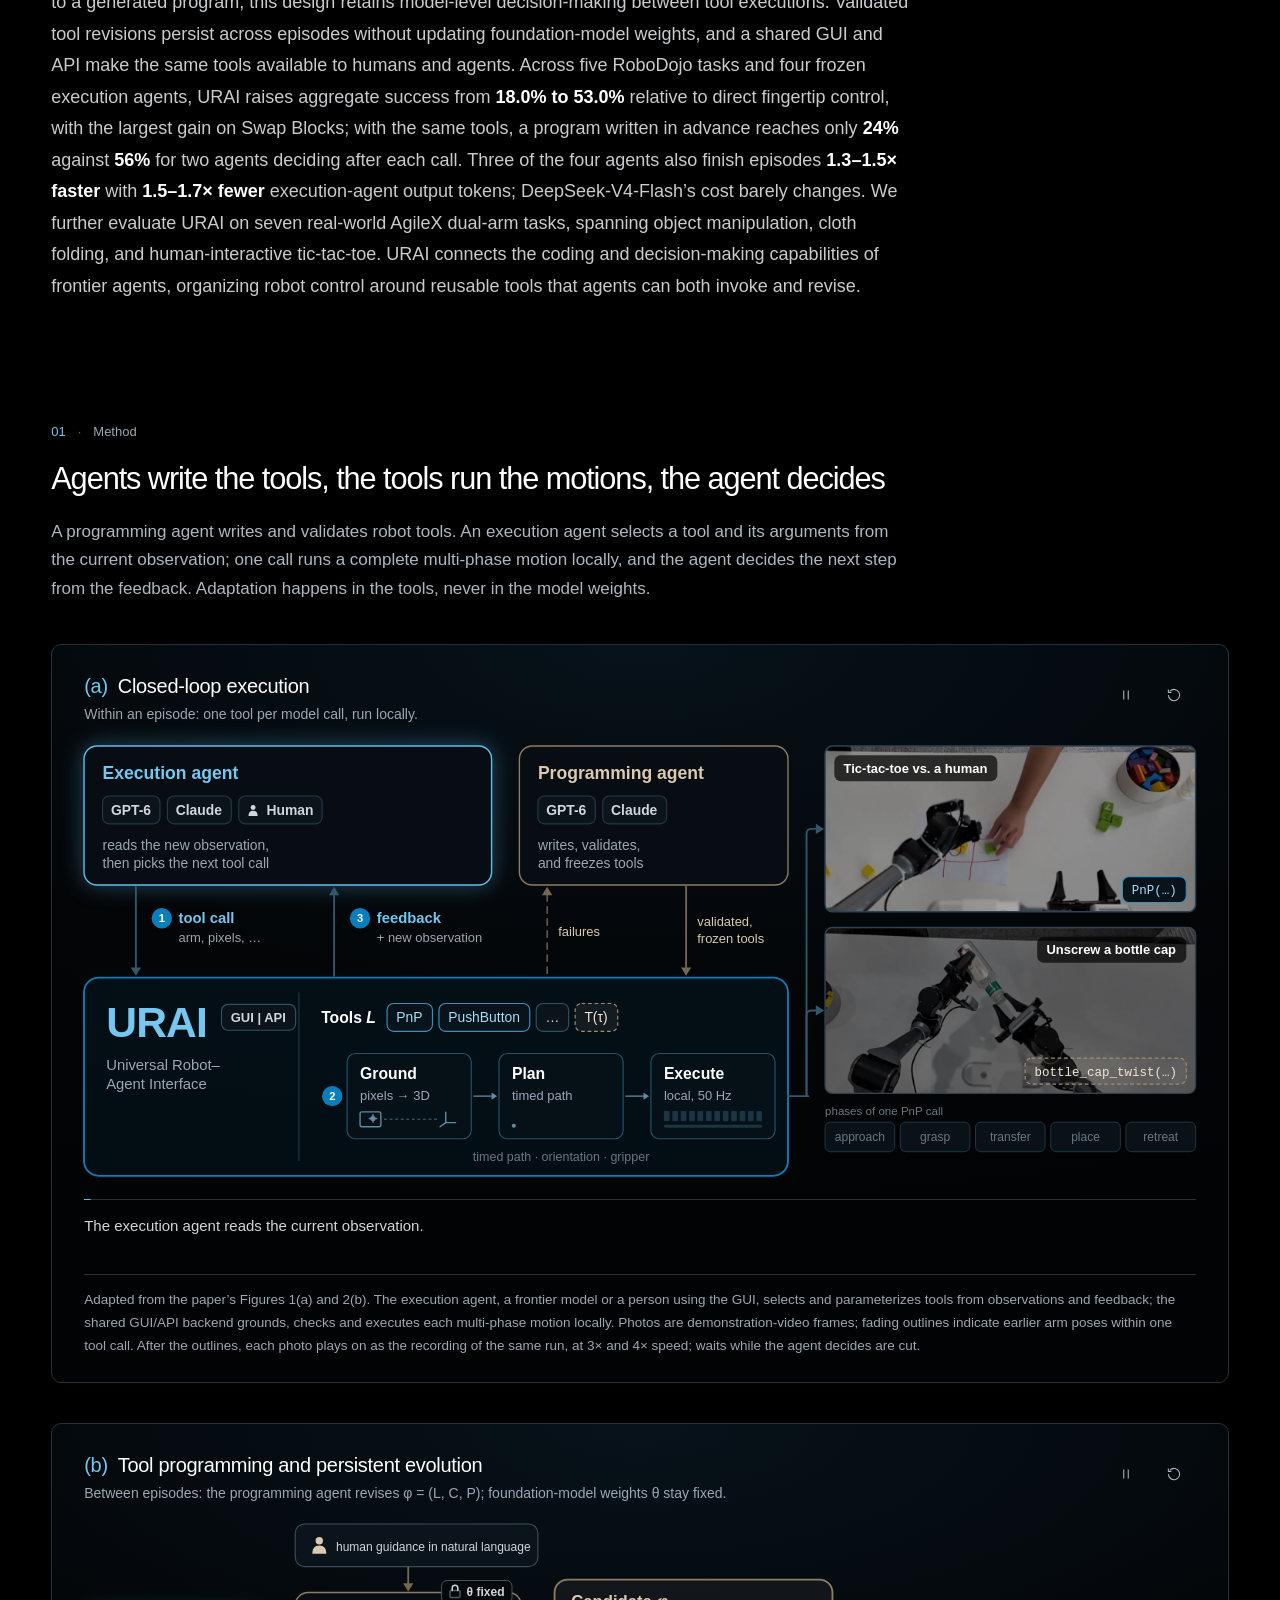
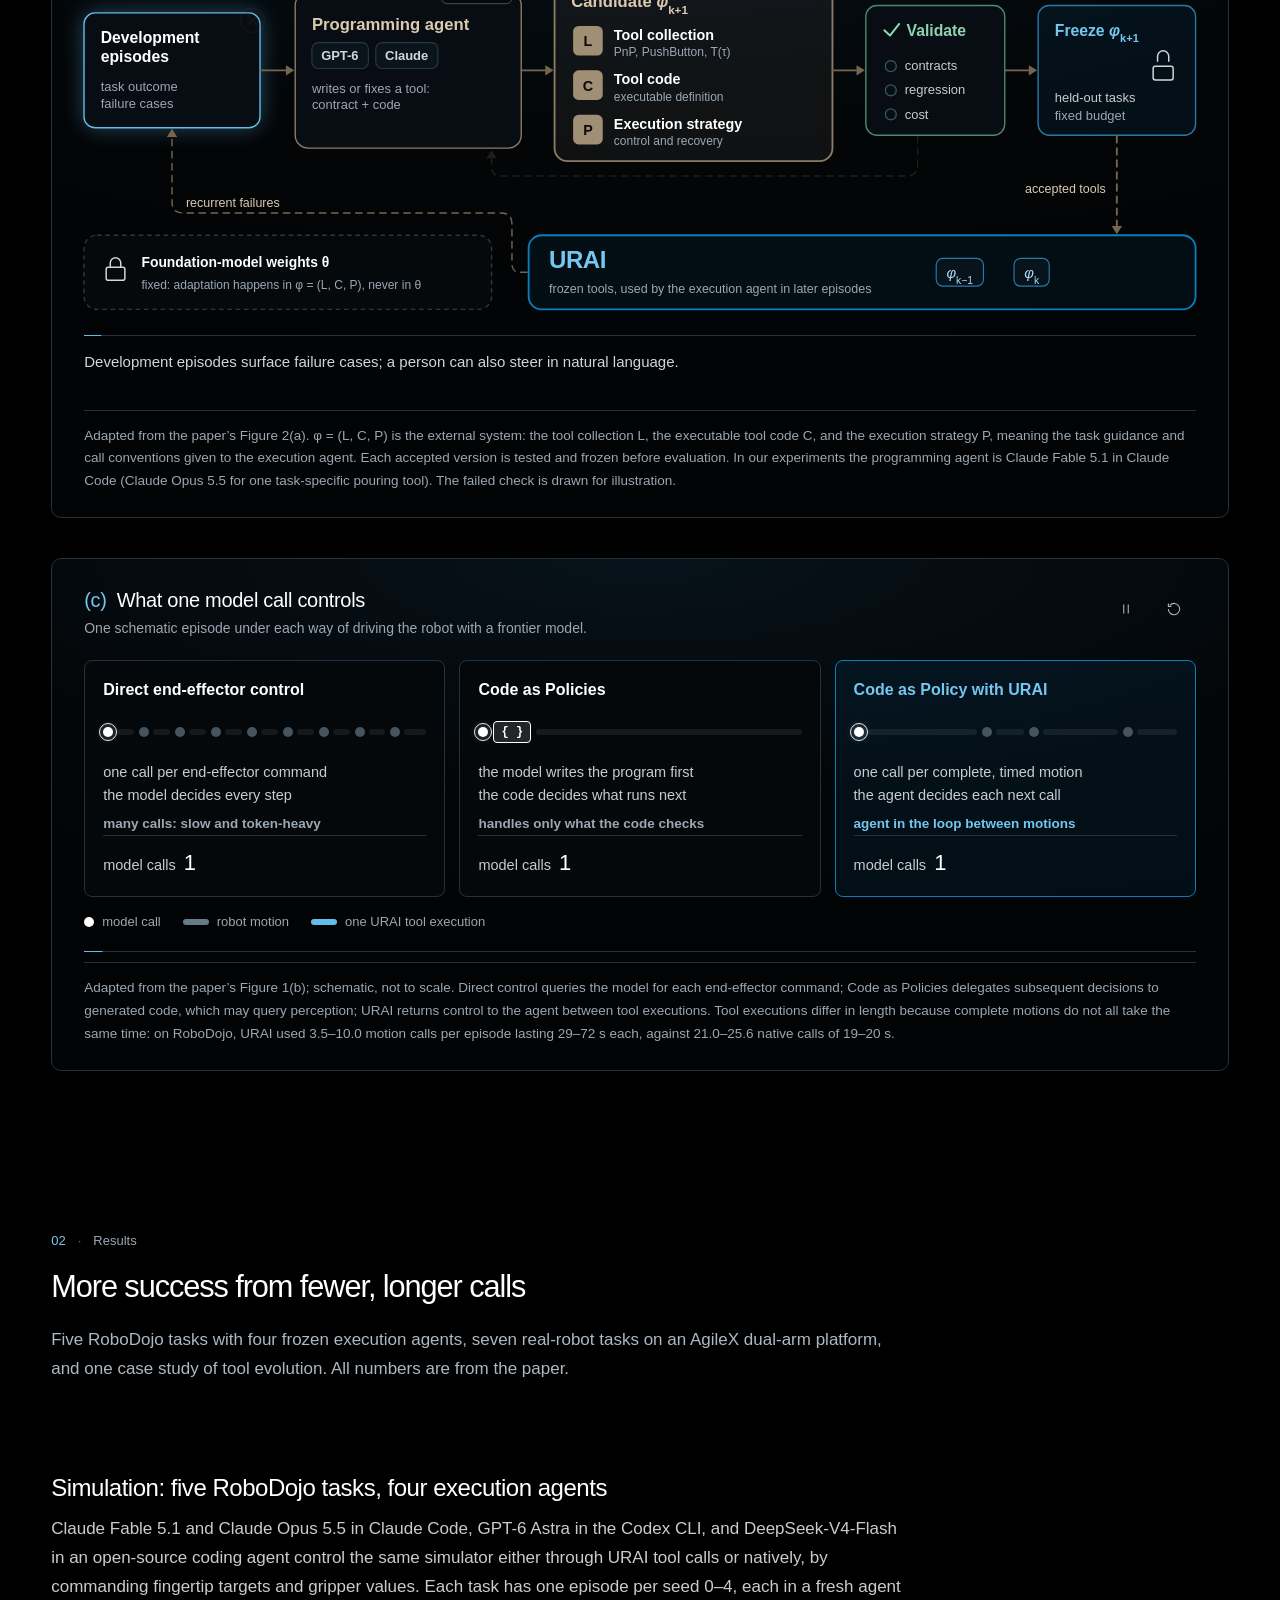
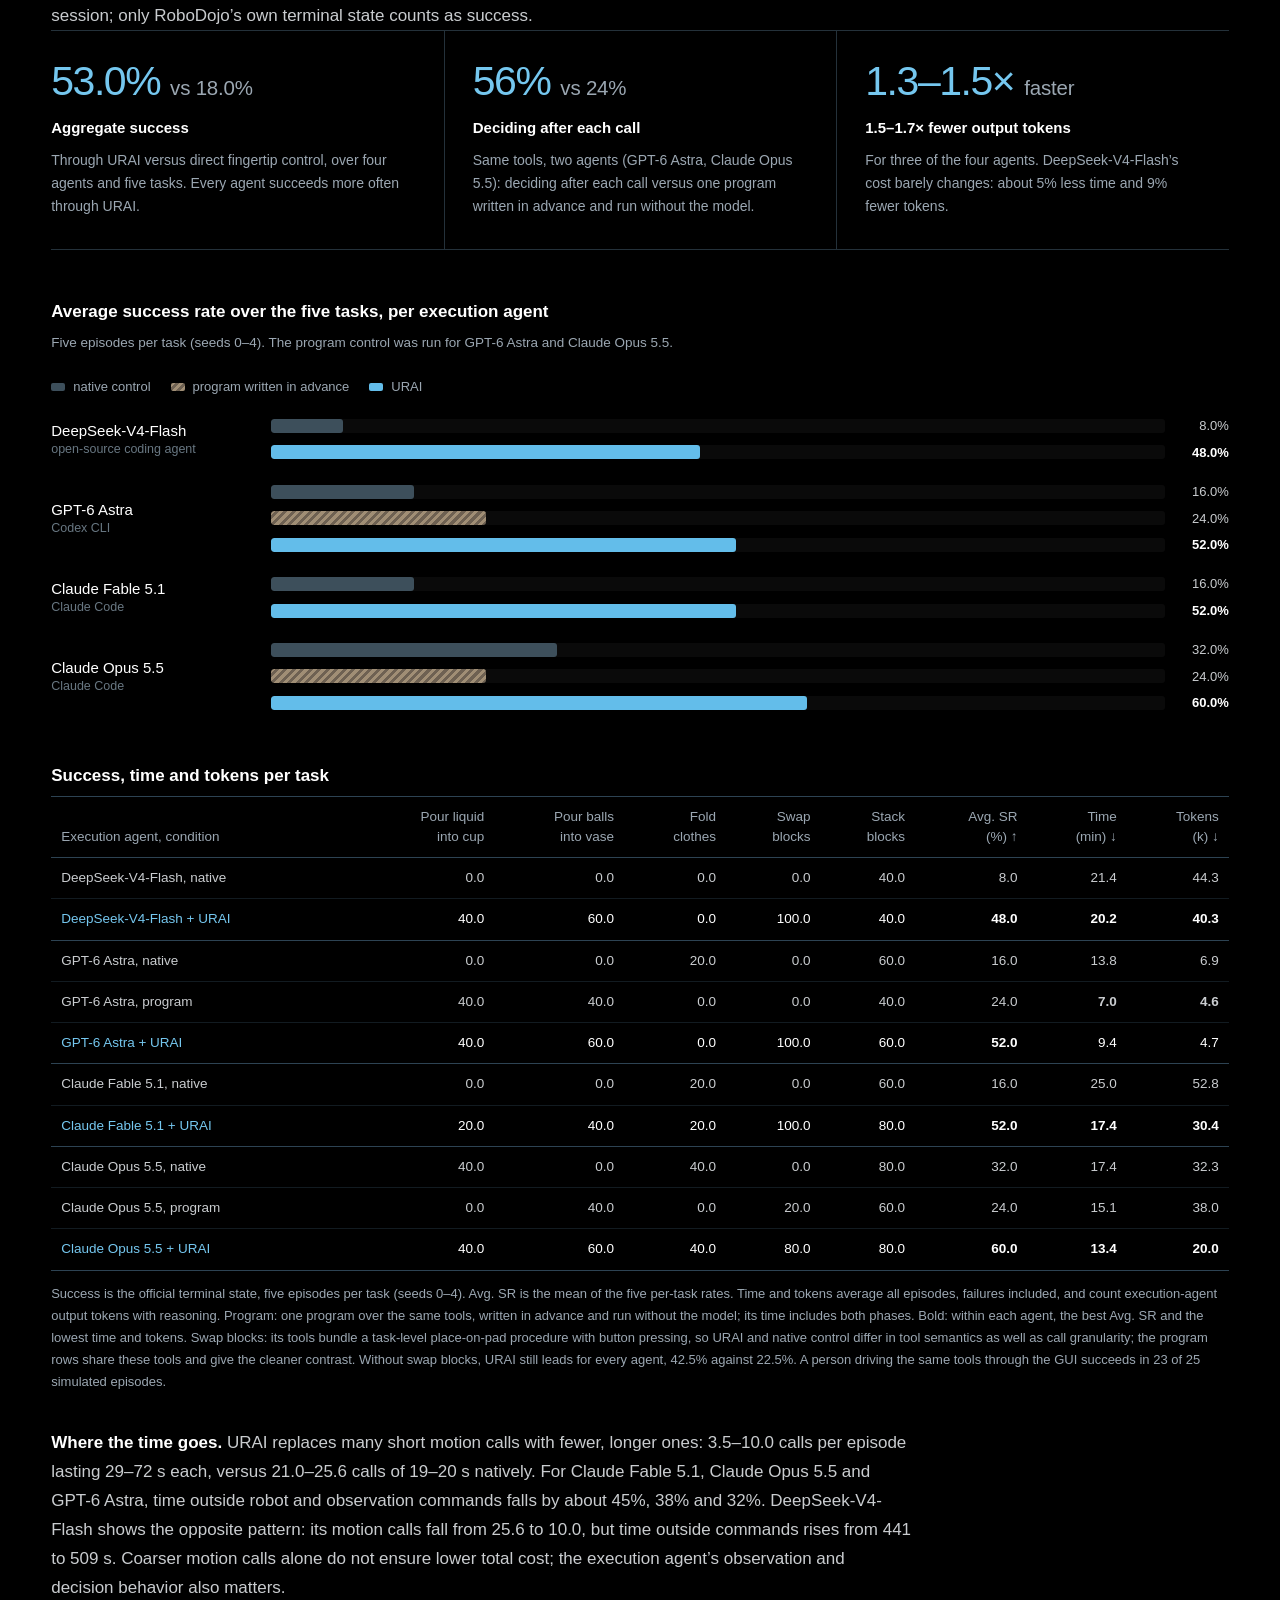
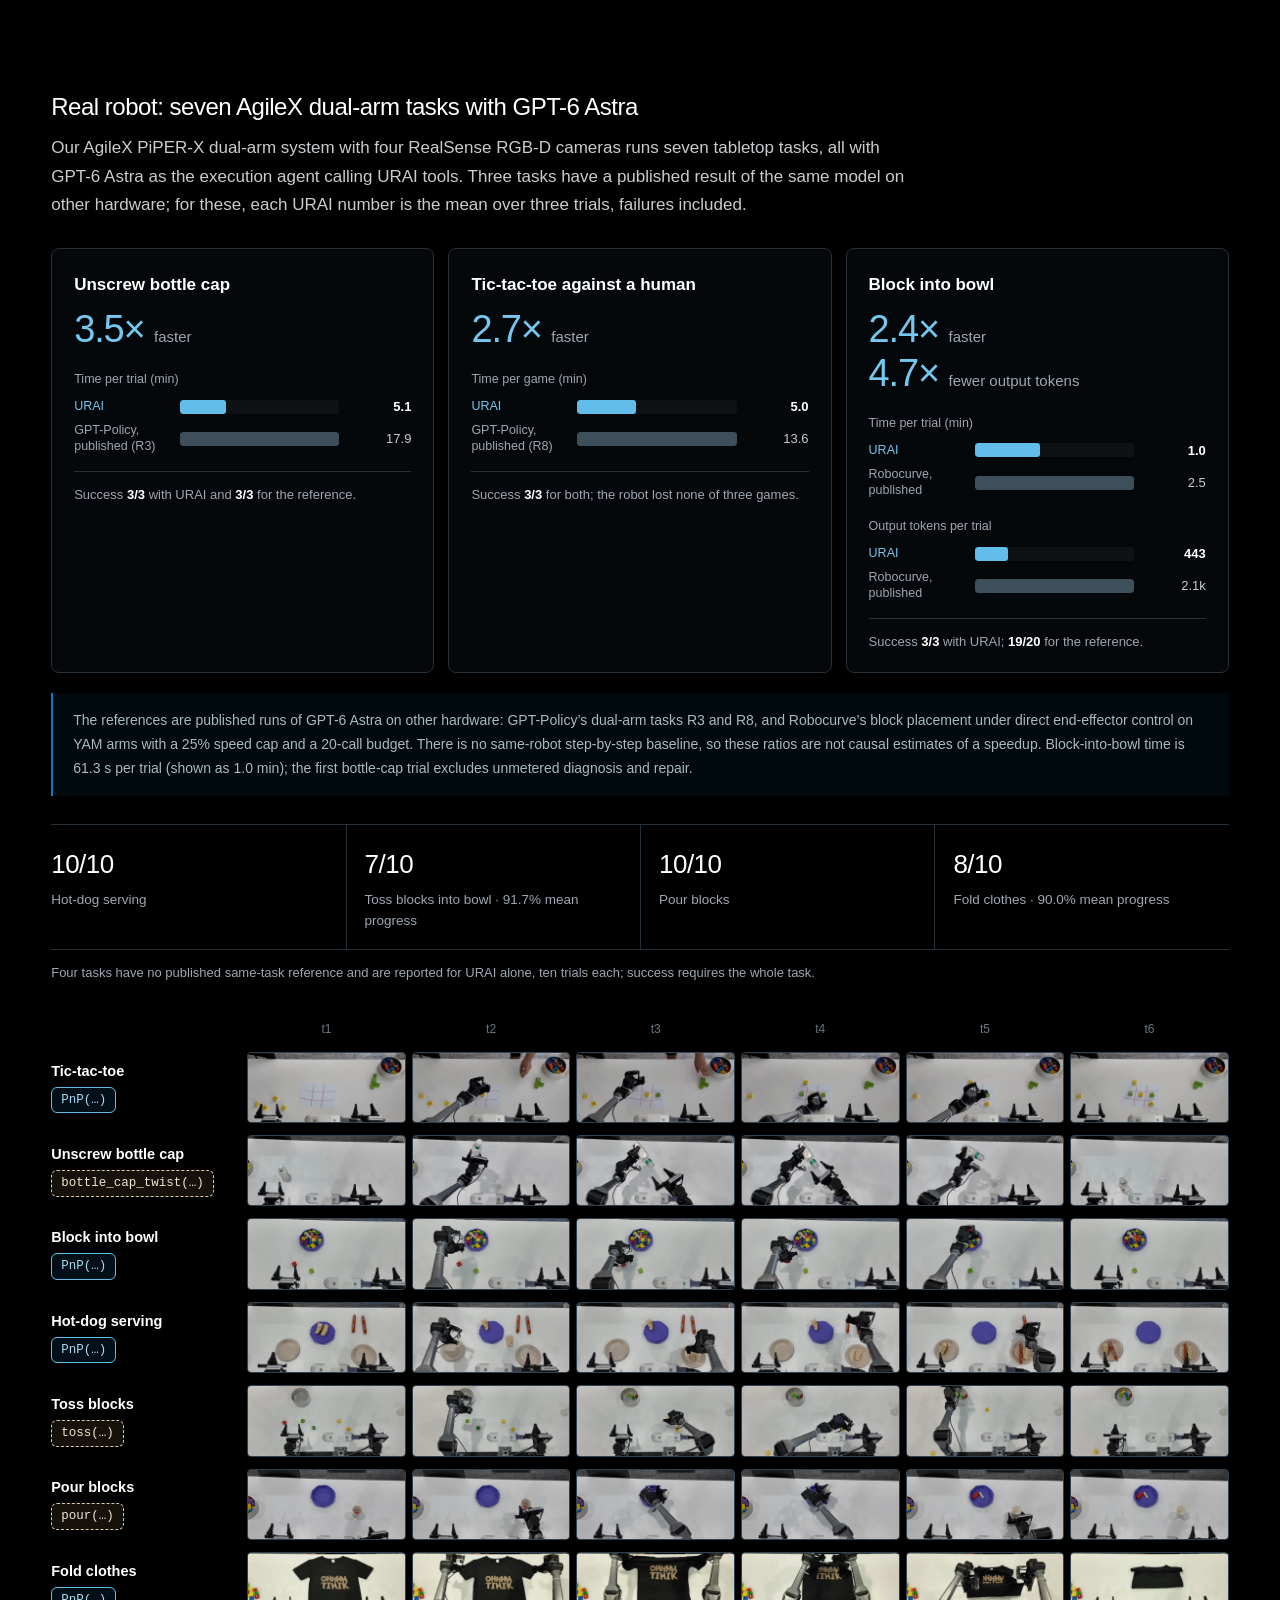
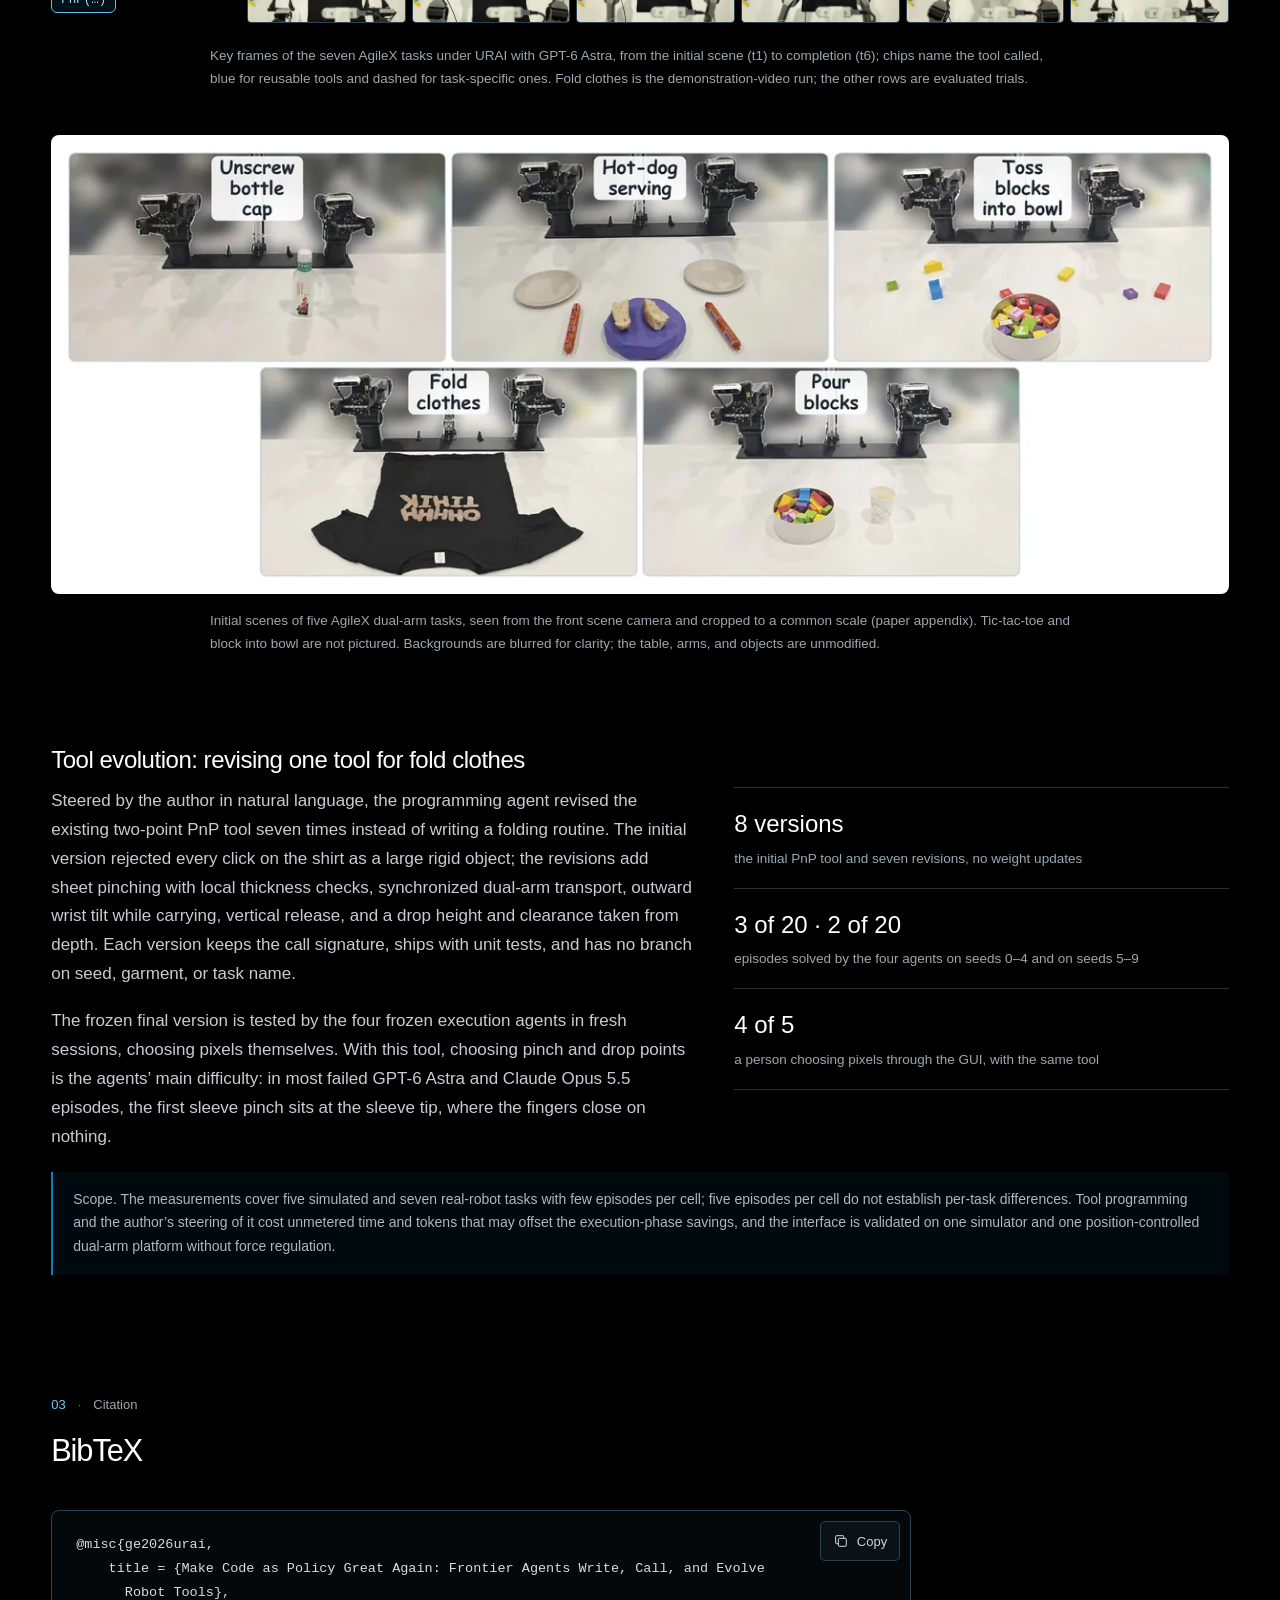
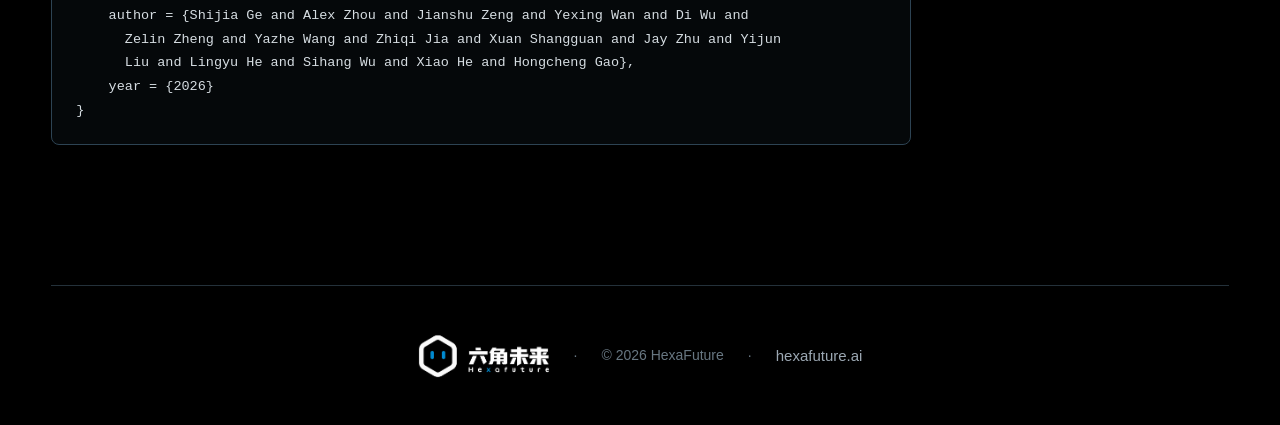
==== commit 58ae608d: "Link the project page to the published real-robot code" ====
--- a/index.html
+++ b/index.html
@@ -72,10 +72,10 @@
           <svg viewBox="0 0 24 24" aria-hidden="true"><path d="M5 5l14 14M19 5L5 19"/></svg>
           arXiv <span class="soon">coming soon</span>
         </span>
-        <span class="btn is-soon" role="link" aria-disabled="true">
+        <a class="btn" href="https://github.com/HexaFuture/URAI">
           <svg viewBox="0 0 24 24" aria-hidden="true"><path d="M9 7l-5 5 5 5M15 7l5 5-5 5"/></svg>
-          Code <span class="soon">coming soon</span>
-        </span>
+          Code
+        </a>
       </div>
       <p class="summary-line">Models build executable tools, code handles multi-phase motions, and models decide what to do next.</p>
     </section>
